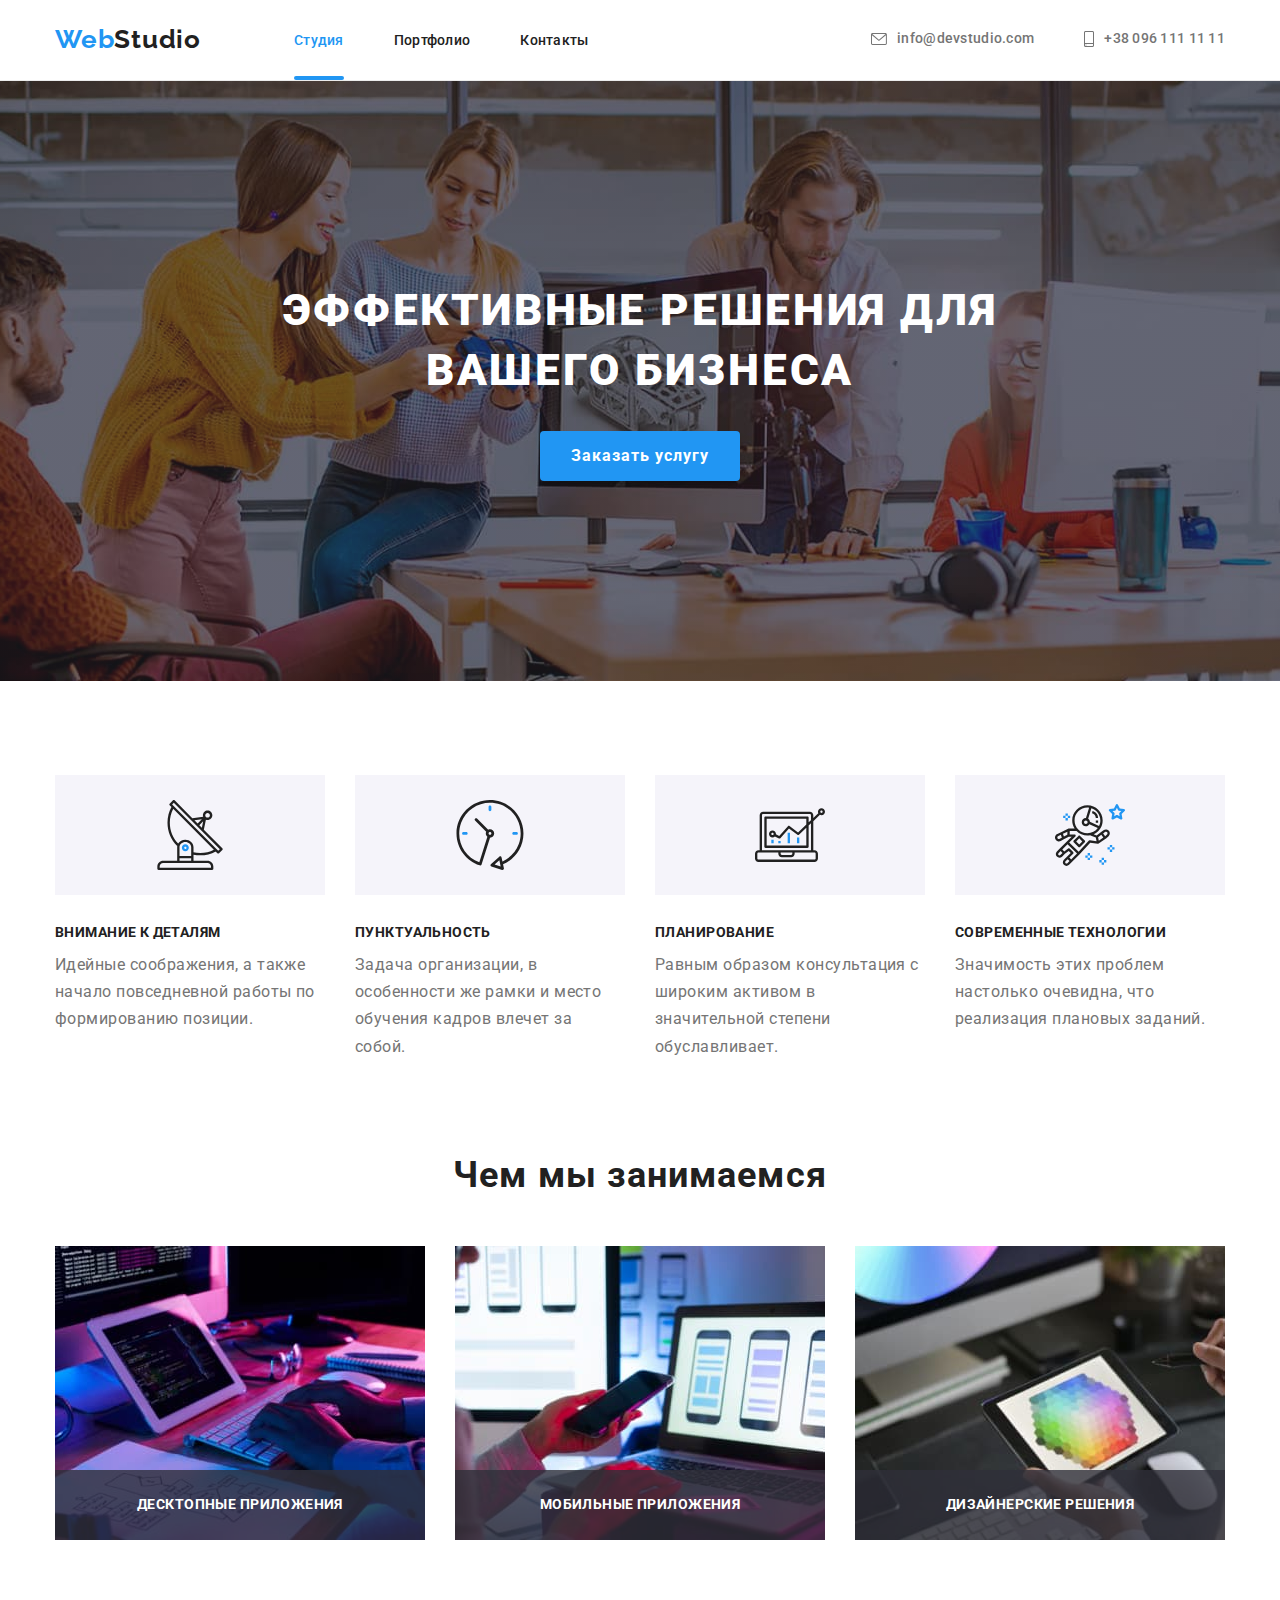
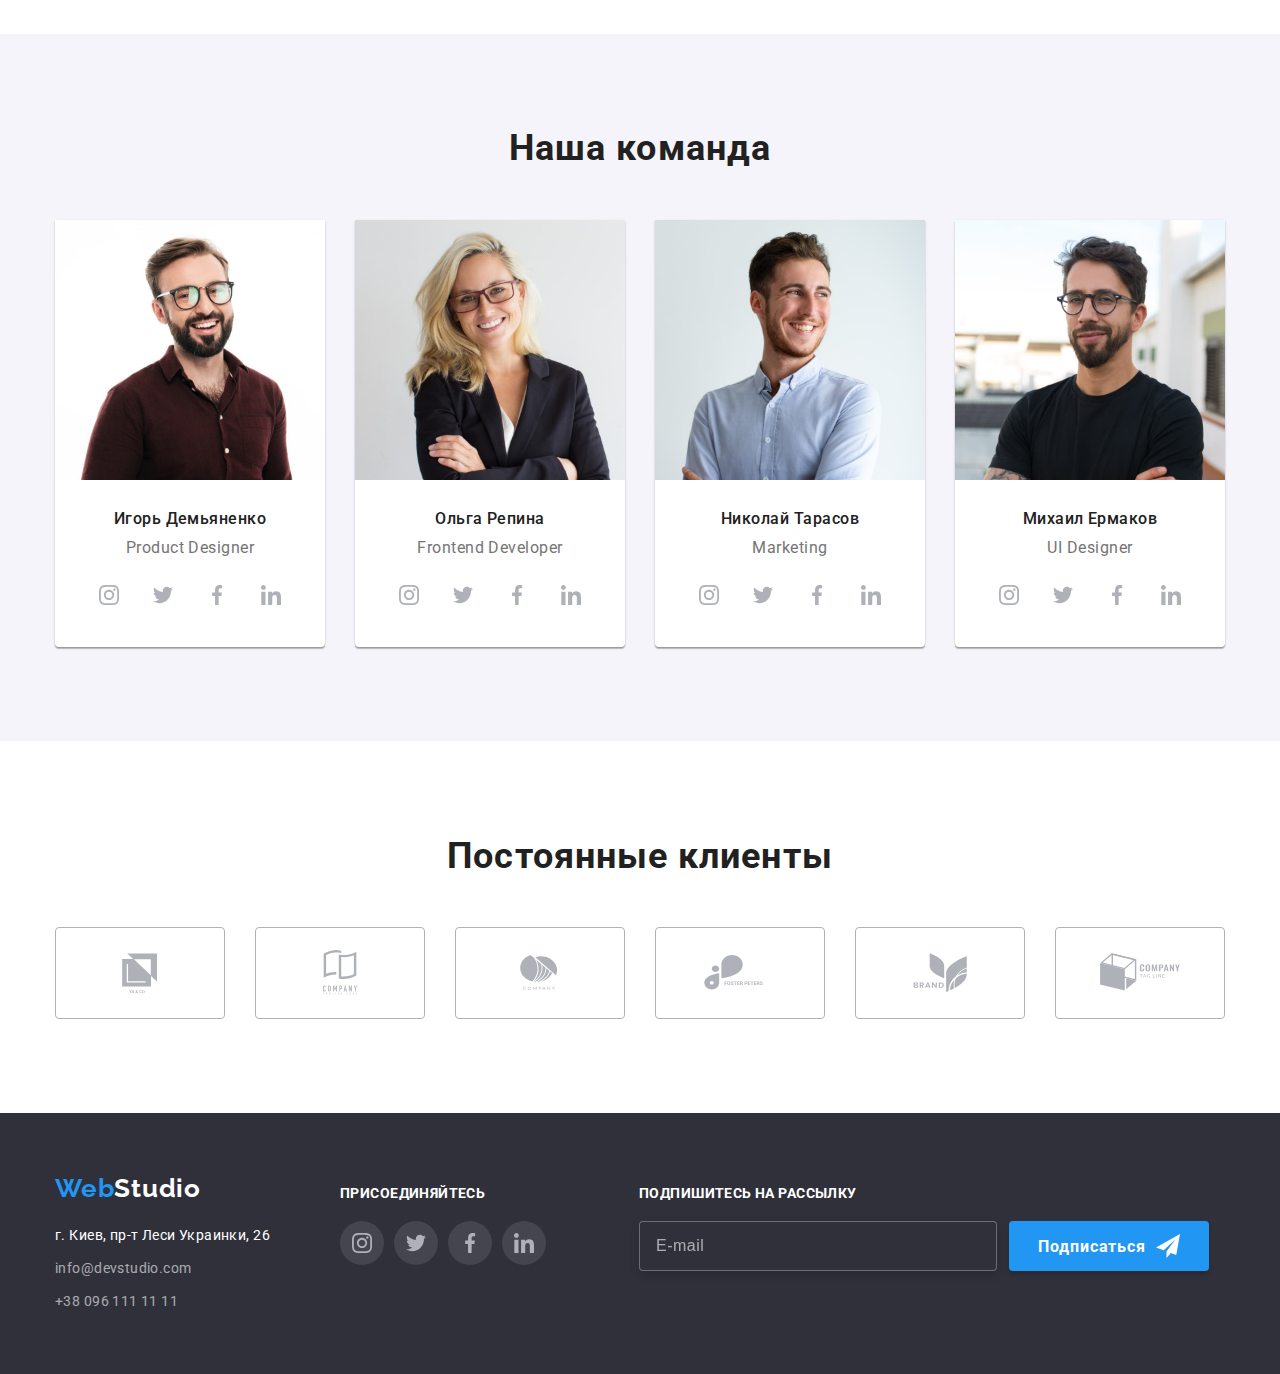
==== index.html @ f493208c "added scss" ====
<!DOCTYPE html>
<html lang="ru">
  <head>
    <title>Studio</title>
    <link rel="preconnect" href="https://fonts.googleapis.com" />
    <link rel="preconnect" href="https://fonts.gstatic.com" crossorigin />
    <link
      href="https://fonts.googleapis.com/css2?family=Raleway:wght@700&family=Roboto:wght@400;500;700;900&display=swap"
      rel="stylesheet"
    />
    <link
      rel="stylesheet"
      href="https://github.com/sindresorhus/modern-normalize/blob/main/modern-normalize.css"
    />
    <link rel="stylesheet" href="css/reset.css" />
    <link rel="stylesheet" href="css/styles.css" />
    <link rel="stylesheet" href="./css/main.css" />
  </head>

  <body>
    <header class="header">
      <div class="container header-container">
        <nav class="header-navigation">
          <a href="/" class="logo logo-header"
            ><span class="logo-left">Web</span
            ><span class="logo-right-dark">Studio</span></a
          >
          <ul class="list header-list">
            <li class="header-item">
              <a
                class="header-common header-link header-link-active"
                href="./index.html"
                >Студия</a
              >
            </li>
            <li class="header-item">
              <a class="header-common header-link" href="./portfolio.html"
                >Портфолио</a
              >
            </li>
            <li class="header-item">
              <a class="header-common header-link" href="./contacts.html"
                >Контакты</a
              >
            </li>
          </ul>
        </nav>
        <ul class="list header-list header-contacts">
          <li>
            <a
              class="header-common header-mail"
              href="mailto:info@devstudio.com"
            >
              <svg class="header-icon mail-icon">
                <use href="./images/icons.svg#icon-envelope"></use>
              </svg>
              <span>info@devstudio.com</span></a
            >
          </li>
          <li>
            <a class="header-common header-phone" href="tel:+380961111111">
              <svg class="header-icon phone-icon">
                <use href="./images/icons.svg#icon-smartphone"></use>
              </svg>
              <span>+38 096 111 11 11</span>
            </a>
          </li>
        </ul>
      </div>
    </header>
    <main>
      <section class="services">
        <div class="container">
          <h1 class="services-title">
            Эффективные решения для<br />вашего бизнеса
          </h1>
          <button class="services-button" type="button" data-modal-open>
            Заказать услугу
          </button>
        </div>
      </section>
      <!--Advantages-->
      <section class="section advantages">
        <div class="container">
          <ul class="list advantages-list">
            <li class="advantages-item">
              <div class="advantages-thumb">
                <svg class="advantages-icon">
                  <use href="./images/icons.svg#icon-antenna"></use>
                </svg>
              </div>
              <h3 class="advantages-title">Внимание к деталям</h3>
              <p class="paragraph-common advantages-text">
                Идейные соображения, а также начало повседневной работы по
                формированию позиции.
              </p>
            </li>
            <li class="advantages-item">
              <div class="advantages-thumb">
                <svg class="advantages-icon">
                  <use href="./images/icons.svg#icon-clock"></use>
                </svg>
              </div>
              <h3 class="advantages-title">Пунктуальность</h3>
              <p class="paragraph-common advantages-text">
                Задача организации, в особенности же рамки и место обучения
                кадров влечет за собой.
              </p>
            </li>
            <li class="advantages-item">
              <div class="advantages-thumb">
                <svg class="advantages-icon">
                  <use href="./images/icons.svg#icon-diagram"></use>
                </svg>
              </div>
              <h3 class="advantages-title">Планирование</h3>
              <p class="paragraph-common advantages-text">
                Равным образом консультация с широким активом в значительной
                степени обуславливает.
              </p>
            </li>
            <li class="advantages-item">
              <div class="advantages-thumb">
                <svg class="advantages-icon">
                  <use href="./images/icons.svg#icon-astronaut"></use>
                </svg>
              </div>
              <h3 class="advantages-title">Современные технологии</h3>
              <p class="paragraph-common advantages-text">
                Значимость этих проблем настолько очевидна, что реализация
                плановых заданий.
              </p>
            </li>
          </ul>
        </div>
      </section>
      <!--What we are doing-->
      <section class="section technologies">
        <div class="container">
          <h2 class="technologies-title">Чем мы занимаемся</h2>
          <ul class="list technologies-list">
            <li class="technologies-item">
              <img src="./images/desktop.jpg" alt="desktop" />
              <div class="technologies-desc">Десктопные приложения</div>
            </li>
            <li class="technologies-item">
              <img src="./images/mobile.jpg" alt="mobile" />
              <div class="technologies-desc">Мобильные приложения</div>
            </li>
            <li class="technologies-item">
              <img src="./images/tablet.jpg" alt="tablet" />
              <div class="technologies-desc">Дизайнерские решения</div>
            </li>
          </ul>
        </div>
      </section>
      <!--Our team-->
      <section class="section team">
        <div class="container">
          <h2 class="team-title">Наша команда</h2>
          <ul class="list team-list">
            <li class="team-item">
              <img src="./images/team-member1.jpg" alt="Igor" />
              <div class="team-card-bottom">
                <h3 class="team-member">Игорь Демьяненко</h3>
                <p class="paragraph-common team-role">Product Designer</p>
                <ul class="list social-list">
                  <li class="social-item">
                    <a
                      href="https://www.instagram.com"
                      class="social-link"
                      target="_blank"
                      rel="noopener nofollow noreferrer"
                    >
                      <svg class="social-icon">
                        <use href="./images/icons.svg#icon-instagram"></use>
                      </svg>
                    </a>
                  </li>
                  <li class="social-item">
                    <a
                      href="https://twitter.com"
                      class="social-link"
                      target="_blank"
                      rel="noopener nofollow noreferrer"
                    >
                      <svg class="social-icon">
                        <use href="./images/icons.svg#icon-twitter"></use>
                      </svg>
                    </a>
                  </li>
                  <li class="social-item">
                    <a
                      href="https://www.facebook.com"
                      class="social-link"
                      target="_blank"
                      rel="noopener nofollow noreferrer"
                    >
                      <svg class="social-icon">
                        <use href="./images/icons.svg#icon-facebook"></use>
                      </svg>
                    </a>
                  </li>
                  <li class="social-item">
                    <a
                      href="https://www.linkedin.com"
                      class="social-link"
                      target="_blank"
                      rel="noopener nofollow noreferrer"
                    >
                      <svg class="social-icon">
                        <use href="./images/icons.svg#icon-linkedin"></use>
                      </svg>
                    </a>
                  </li>
                </ul>
              </div>
            </li>
            <li class="team-item">
              <img src="./images/team-member2.jpg" alt="Olga" />
              <div class="team-card-bottom">
                <h3 class="team-member">Ольга Репина</h3>
                <p class="paragraph-common team-role">Frontend Developer</p>
                <ul class="list social-list">
                  <li class="social-item">
                    <a
                      href="https://www.instagram.com"
                      class="social-link"
                      target="_blank"
                      rel="noopener nofollow noreferrer"
                    >
                      <svg class="social-icon">
                        <use href="./images/icons.svg#icon-instagram"></use>
                      </svg>
                    </a>
                  </li>
                  <li class="social-item">
                    <a
                      href="https://twitter.com"
                      class="social-link"
                      target="_blank"
                      rel="noopener nofollow noreferrer"
                    >
                      <svg class="social-icon">
                        <use href="./images/icons.svg#icon-twitter"></use>
                      </svg>
                    </a>
                  </li>
                  <li class="social-item">
                    <a
                      href="https://www.facebook.com"
                      class="social-link"
                      target="_blank"
                      rel="noopener nofollow noreferrer"
                    >
                      <svg class="social-icon">
                        <use href="./images/icons.svg#icon-facebook"></use>
                      </svg>
                    </a>
                  </li>
                  <li class="social-item">
                    <a
                      href="https://www.linkedin.com"
                      class="social-link"
                      target="_blank"
                      rel="noopener nofollow noreferrer"
                    >
                      <svg class="social-icon">
                        <use href="./images/icons.svg#icon-linkedin"></use>
                      </svg>
                    </a>
                  </li>
                </ul>
              </div>
            </li>
            <li class="team-item">
              <img src="./images/team-member3.jpg" alt="Nikolay" />
              <div class="team-card-bottom">
                <h3 class="team-member">Николай Тарасов</h3>
                <p class="paragraph-common team-role">Marketing</p>
                <ul class="list social-list">
                  <li class="social-item">
                    <a
                      href="https://www.instagram.com"
                      class="social-link"
                      target="_blank"
                      rel="noopener nofollow noreferrer"
                    >
                      <svg class="social-icon">
                        <use href="./images/icons.svg#icon-instagram"></use>
                      </svg>
                    </a>
                  </li>
                  <li class="social-item">
                    <a
                      href="https://twitter.com"
                      class="social-link"
                      target="_blank"
                      rel="noopener nofollow noreferrer"
                    >
                      <svg class="social-icon">
                        <use href="./images/icons.svg#icon-twitter"></use>
                      </svg>
                    </a>
                  </li>
                  <li class="social-item">
                    <a
                      href="https://www.facebook.com"
                      class="social-link"
                      target="_blank"
                      rel="noopener nofollow noreferrer"
                    >
                      <svg class="social-icon">
                        <use href="./images/icons.svg#icon-facebook"></use>
                      </svg>
                    </a>
                  </li>
                  <li class="social-item">
                    <a
                      href="https://www.linkedin.com"
                      class="social-link"
                      target="_blank"
                      rel="noopener nofollow noreferrer"
                    >
                      <svg class="social-icon">
                        <use href="./images/icons.svg#icon-linkedin"></use>
                      </svg>
                    </a>
                  </li>
                </ul>
              </div>
            </li>
            <li class="team-item">
              <img src="./images/team-member4.jpg" alt="Michail" />
              <div class="team-card-bottom">
                <h3 class="team-member">Михаил Ермаков</h3>
                <p class="paragraph-common team-role">UI Designer</p>
                <ul class="list social-list">
                  <li class="social-item">
                    <a
                      href="https://www.instagram.com"
                      class="social-link"
                      target="_blank"
                      rel="noopener nofollow noreferrer"
                    >
                      <svg class="social-icon">
                        <use href="./images/icons.svg#icon-instagram"></use>
                      </svg>
                    </a>
                  </li>
                  <li class="social-item">
                    <a
                      href="https://twitter.com"
                      class="social-link"
                      target="_blank"
                      rel="noopener nofollow noreferrer"
                    >
                      <svg class="social-icon">
                        <use href="./images/icons.svg#icon-twitter"></use>
                      </svg>
                    </a>
                  </li>
                  <li class="social-item">
                    <a
                      href="https://www.facebook.com"
                      class="social-link"
                      target="_blank"
                      rel="noopener nofollow noreferrer"
                    >
                      <svg class="social-icon">
                        <use href="./images/icons.svg#icon-facebook"></use>
                      </svg>
                    </a>
                  </li>
                  <li class="social-item">
                    <a
                      href="https://www.linkedin.com"
                      class="social-link"
                      target="_blank"
                      rel="noopener nofollow noreferrer"
                    >
                      <svg class="social-icon">
                        <use href="./images/icons.svg#icon-linkedin"></use>
                      </svg>
                    </a>
                  </li>
                </ul>
              </div>
            </li>
          </ul>
        </div>
      </section>

      <!-- Customers -->

      <section class="section customers">
        <div class="container">
          <h2 class="customers-title">Постоянные клиенты</h2>
          <ul class="list customers-list">
            <li class="customers-item">
              <a class="link customers-link" href="">
                <svg class="customers-icon">
                  <use href="./images/icons.svg#icon-Logo"></use>
                </svg>
              </a>
            </li>
            <li class="customers-item">
              <a class="link customers-link" href="">
                <svg class="customers-icon">
                  <use href="./images/icons.svg#icon-Logo2"></use>
                </svg>
              </a>
            </li>
            <li class="customers-item">
              <a class="link customers-link" href="">
                <svg class="customers-icon">
                  <use href="./images/icons.svg#icon-Logo3"></use>
                </svg>
              </a>
            </li>
            <li class="customers-item">
              <a class="link customers-link" href="">
                <svg class="customers-icon">
                  <use href="./images/icons.svg#icon-Logo4"></use>
                </svg>
              </a>
            </li>
            <li class="customers-item">
              <a class="link customers-link" href="">
                <svg class="customers-icon">
                  <use href="./images/icons.svg#icon-Logo5"></use>
                </svg>
              </a>
            </li>
            <li class="customers-item">
              <a class="link customers-link" href="">
                <svg class="customers-icon">
                  <use href="./images/icons.svg#icon-Logo6"></use>
                </svg>
              </a>
            </li>
          </ul>
        </div>
      </section>
    </main>
    <footer class="footer">
      <div class="container footer-container">
        <div class="information">
          <div>
            <a href="/" class="logo"
              ><span class="logo-left">Web</span
              ><span class="logo-right-light">Studio</span></a
            >
          </div>
          <address class="footer-address">
            <ul class="list footer-list">
              <li class="footer-item">
                <a
                  class="footer-common footer-location"
                  href="https://goo.gl/maps/UnjUkKcxQBW7BWVS7"
                  target="_blank"
                  rel="noopener nofollow noreferrer"
                  >г. Киев, пр-т Леси Украинки, 26</a
                >
              </li>
              <li class="footer-item">
                <a
                  class="footer-common footer-link"
                  href="mailto:info@devstudio.com"
                  >info@devstudio.com</a
                >
              </li>
              <li class="footer-item">
                <a class="footer-common footer-link" href="tel:+380961111111"
                  >+38 096 111 11 11</a
                >
              </li>
            </ul>
          </address>
        </div>
        <div class="social-details">
          <div class="social">
            <h3 class="social-title">Присоединяйтесь</h3>
            <ul class="list social-list">
              <li class="social-item">
                <a
                  href="https://www.instagram.com"
                  class="social-link social-link-footer"
                  target="_blank"
                  rel="noopener nofollow noreferrer"
                >
                  <svg class="social-icon">
                    <use href="./images/icons.svg#icon-instagram"></use>
                  </svg>
                </a>
              </li>
              <li class="social-item">
                <a
                  href="https://twitter.com"
                  class="social-link social-link-footer"
                  target="_blank"
                  rel="noopener nofollow noreferrer"
                >
                  <svg class="social-icon">
                    <use href="./images/icons.svg#icon-twitter"></use>
                  </svg>
                </a>
              </li>
              <li class="social-item">
                <a
                  href="https://www.facebook.com"
                  class="social-link social-link-footer"
                  target="_blank"
                  rel="noopener nofollow noreferrer"
                >
                  <svg class="social-icon">
                    <use href="./images/icons.svg#icon-facebook"></use>
                  </svg>
                </a>
              </li>
              <li class="social-item">
                <a
                  href="https://www.linkedin.com"
                  class="social-link social-link-footer"
                  target="_blank"
                  rel="noopener nofollow noreferrer"
                >
                  <svg class="social-icon">
                    <use href="./images/icons.svg#icon-linkedin"></use>
                  </svg>
                </a>
              </li>
            </ul>
          </div>
          <div class="subscribe">
            <h3 class="subscribe-title">Подпишитесь на рассылку</h3>
            <form action="#" class="form-subscribe">
              <input
                type="email"
                class="form-subscribe-input"
                name="mail-subscribe"
                placeholder="E-mail"
              />
              <button type="submit" class="form-subscribe-button">
                Подписаться
                <svg class="subscribe-icon">
                  <use href="./images/icons.svg#icon-send"></use>
                </svg>
              </button>
            </form>
          </div>
        </div>
      </div>
    </footer>
    <div class="backdrop is-hidden" data-modal>
      <div class="modal">
        <button class="modal-close" type="button" data-modal-close>
          <svg class="modal-close-icon">
            <use href="./images/icons.svg#icon-close"></use>
          </svg>
        </button>
        <p class="modal-title">Оставьте свои данные, мы вам перезвоним</p>
        <form action="#" class="modal-form">
          <div class="modal-field">
            <label for="user-name" class="form-input-text">Имя </label>
            <div class="input-wrap">
              <input
                type="text"
                id="user-name"
                name="user-name"
                class="modal-form-input"
                required
                minlength="2"
              />
              <svg class="modal-form-icon">
                <use href="./images/icons.svg#icon-person"></use>
              </svg>
            </div>
          </div>
          <div class="modal-field">
            <label for="user-phone" class="form-input-text">Телефон</label>
            <div class="input-wrap">
              <input
                type="tel"
                id="user-phone"
                name="user-phone"
                class="modal-form-input"
                required
              />
              <svg class="modal-form-icon">
                <use href="./images/icons.svg#icon-phone"></use>
              </svg>
            </div>
          </div>
          <div class="modal-field">
            <label for="user-email" class="form-input-text">Почта</label>
            <div class="input-wrap">
              <input
                type="email"
                id="user-email"
                name="user-email"
                class="modal-form-input"
              />
              <svg class="modal-form-icon">
                <use href="./images/icons.svg#icon-email"></use>
              </svg>
            </div>
          </div>
          <div class="modal-feedback">
            <label for="user-feedback" class="form-input-text"
              >Комментарий</label
            >
            <textarea
              name="feedback"
              id="user-feedback"
              class="modal-form-feedback"
              placeholder="Введите текст"
            ></textarea>
          </div>
          <div class="modal-agreement">
            <label class="check-text">
              <input
                class="checkbox visually-hidden"
                type="checkbox"
                name="agreement"
                value="agreement"
              />
              <span class="check-item"></span>
              <span class="modal-agreement-text"
                >Соглашаюсь с рассылкой и принимаю
                <a href="" class="modal-agreement-link"
                  >Условия договора</a
                ></span
              >
            </label>
          </div>
          <div class="modal-button-submit">
            <button class="modal-button" type="submit">Отправить</button>
          </div>
        </form>
      </div>
    </div>
    <script src="js/modal.js"></script>
  </body>
</html>
---- css/styles.css ----
:root {
  /* text variables*/
  --main-text-color: #212121;
  --alternative-text-color: #ffffff;
  --paragraph-text-color: #757575;
  --accent-color: #2196f3;
  /* button variables */
  --inactive-btn-color: #f5f4fa;
  --active-btn-color: #2196f3;
  /* background variables */
  --main-background-color: #ffffff;
  --dark-background-color: #2f303a;
  --light-background-color: #f5f4fa;
  /* gaps */
  --card-gap: 30px;
  /* transition  */
  --transition-duration: 250ms;
  --transition-timing-function: cubic-bezier(0.4, 0, 0.2, 1);
}

body {
  font-family: "Roboto", sans-serif;
  color: var(--main-text-color);
  margin: 0;
}

img {
  display: block;
  max-width: 100%;
  height: auto;
}

.container {
  width: 1200px;
  padding-left: 15px;
  padding-right: 15px;
  margin: 0 auto;
}

.section {
  padding-top: 94px;
  padding-bottom: 94px;
}

.link {
  transition-property: color;
  transition-duration: var(--transition-duration);
  transition-timing-function: var(--transition-timing-function);
}

.link:hover,
.link:focus {
  color: var(--accent-color);
}

.paragraph-common {
  font-weight: 400;
  font-size: 16px;
  letter-spacing: 0.03em;
}

.visually-hidden {
  position: absolute;
  clip: rect(0 0 0 0);
  width: 1px;
  height: 1px;
  margin: -1px;
}

/*--------------- LOGO ----------------- */

.logo {
  font-family: Raleway;
  font-weight: 700;
  font-size: 26px;
  line-height: 1.19;
  letter-spacing: 0.03em;
  display: block;
}

.logo-left {
  color: var(--accent-color);
}

.logo-right-dark {
  color: var(--main-text-color);
}

.logo-right-light {
  color: var(--alternative-text-color);
}

/*-------------- HEADER --------------*/

.header {
  background-color: var(--main-background-color);
  padding-top: 24px;
  padding-bottom: 25px;
  border-bottom: 1px solid #ececec;
}

.header-list {
  display: flex;
  align-items: center;
}

.header-item:not(:last-child),
.header-contacts li:first-child {
  margin-right: 50px;
}

.header-contacts {
  margin-left: auto;
}

.header-navigation {
  display: flex;
  align-items: center;
}

.header-container {
  display: flex;
  align-items: center;
}

.header-link {
  color: var(--main-text-color);
}

.header-common:focus,
.header-common:hover {
  color: var(--accent-color);
}

.header-common {
  font-weight: 500;
  font-size: 14px;
  line-height: 1.14;
  letter-spacing: 0.02em;
  transition-property: color;
  transition-duration: var(--transition-duration);
  transition-timing-function: var(--transition-timing-function);
}

.header-link-active::after {
  content: "";
  width: 100%;
  height: 4px;
  background-color: var(--active-btn-color);
  position: absolute;
  display: block;
  bottom: -32px;
  left: 0;
  border-radius: 2px;
}

.header-link-active {
  color: var(--accent-color);
  position: relative;
}

.header-mail,
.header-phone {
  color: var(--paragraph-text-color);
  display: flex;
  align-items: center;
}

.logo-header {
  margin-right: 93px;
}

.header-icon {
  margin-right: 10px;
  fill: currentColor;
}

.mail-icon {
  width: 16px;
  height: 12px;
}

.phone-icon {
  width: 10px;
  height: 16px;
}

/*-------------- SERVICES --------------*/

.services {
  background-image: linear-gradient(
      rgba(47, 48, 58, 0.4),
      rgba(47, 48, 58, 0.4)
    ),
    url("../images/services-bg.jpg");
  background-color: var(--dark-background-color);
  background-repeat: no-repeat;
  background-size: auto;
  background-position: center;
  padding-top: 200px;
  padding-bottom: 200px;
}

.services-title {
  font-weight: 900;
  font-size: 44px;
  line-height: 1.36;
  text-align: center;
  letter-spacing: 0.06em;
  text-transform: uppercase;
  color: var(--alternative-text-color);
}

.services-button {
  font-family: inherit;
  font-weight: bold;
  font-size: 16px;
  line-height: 1.87;
  align-items: center;
  text-align: center;
  letter-spacing: 0.06em;
  color: var(--alternative-text-color);
  background: #2196f3;
  box-shadow: 0px 4px 4px rgba(0, 0, 0, 0.15);
  border-radius: 4px;
  min-width: 200px;
  min-height: 50px;
  margin: 30px auto 0 auto;
  display: block;
}

/*-------------- ADVANTAGES -------------- */

.advantages {
  background-color: var(--main-background-color);
}

.advantages-title {
  font-weight: 700;
  font-size: 14px;
  line-height: 1.14;
  letter-spacing: 0.03em;
  text-transform: uppercase;
  color: var(--main-text-color);
  margin-bottom: 10px;
}

.advantages-item {
  width: 270px;
}

.advantages-thumb {
  background-color: var(--light-background-color);
  height: 120px;
  margin-bottom: var(--card-gap);
  display: flex;
  justify-content: center;
  align-items: center;
}

.advantages-icon {
  width: 70px;
  height: 70px;
}

.advantages-item:not(:last-child) {
  margin-right: var(--card-gap);
}

.advantages-text {
  line-height: 1.71;
  color: var(--paragraph-text-color);
}

.advantages-list {
  display: flex;
  flex-basis: calc(100% / 4 - var(--card-gap));
}

/*------------- TECHNOLOGIES ------------- */

.technologies {
  background-color: var(--main-background-color);
  padding-top: 0;
}

.technologies-title {
  font-weight: 700;
  font-size: 36px;
  line-height: 42px;
  text-align: center;
  letter-spacing: 0.03em;
  color: var(--main-text-color);
  margin-bottom: 50px;
}

.technologies-list {
  display: flex;
  flex-basis: calc(100% / 3 - var(--card-gap));
  margin-right: calc(-1 * var(--card-gap));
}

.technologies-item {
  position: relative;
}

.technologies-item:not(:last-child) {
  margin-right: var(--card-gap);
}

.technologies-desc {
  background: rgba(47, 48, 58, 0.8);
  font-weight: bold;
  font-size: 14px;
  line-height: 1.14;
  text-align: center;
  letter-spacing: 0.03em;
  text-transform: uppercase;
  color: var(--alternative-text-color);
  display: flex;
  justify-content: center;
  align-items: center;
  height: 70px;
  position: absolute;
  left: 0;
  right: 0;
  bottom: 0;
}

/*----------------- TEAM -------------------*/

.team {
  background-color: var(--light-background-color);
}

.team-title {
  font-weight: 700;
  font-size: 36px;
  line-height: 1.16;
  text-align: center;
  letter-spacing: 0.03em;
  color: var(--main-text-color);
  margin-bottom: 50px;
}

.team-member {
  font-weight: 500;
  font-size: 16px;
  line-height: 1.18;
  text-align: center;
  letter-spacing: 0.03em;
  color: var(--main-text-color);
  margin-bottom: 10px;
}

.team-role {
  line-height: 1.18;
  text-align: center;
  color: var(--paragraph-text-color);
  margin-bottom: 16px;
}

.team-list {
  display: flex;
  flex-basis: calc(100% / 4 - var(--card-gap));
}

.team-item {
  background-color: var(--main-background-color);
  box-shadow: 0px 1px 3px rgba(0, 0, 0, 0.12), 0px 1px 1px rgba(0, 0, 0, 0.14),
    0px 2px 1px rgba(0, 0, 0, 0.2);
  border-radius: 0px 0px 4px 4px;
}

.team-item:not(:last-child) {
  margin-right: var(--card-gap);
}

.team-card-bottom {
  padding-top: 30px;
  padding-bottom: 30px;
}

.social-list {
  display: flex;
  justify-content: center;
}

.social-item {
  width: 44px;
  height: 44px;
}

.social-item + .social-item {
  margin-left: 10px;
}

.social-link {
  width: 100%;
  height: 100%;
  border-radius: 50%;
  display: flex;
  align-items: center;
  justify-content: center;
  color: #afb1b8;
  transition-property: background-color, color;
  transition-duration: var(--transition-duration);
  transition-timing-function: var(--transition-timing-function);
}

.social-link:hover,
.social-link:focus {
  background-color: var(--accent-color);
  color: var(--main-background-color);
}

.social-icon {
  width: 20px;
  height: 20px;
  fill: currentColor;
}

/*---------------- CUSTOMERS -------------- */

.customers-title {
  font-weight: 700;
  font-size: 36px;
  line-height: 42px;
  text-align: center;
  letter-spacing: 0.03em;
  color: var(--main-text-color);
  margin-bottom: 50px;
}

.customers-item:not(:last-child) {
  margin-right: var(--card-gap);
}

.customers-list {
  display: flex;
  flex-basis: calc(100% / 6 - var(--card-gap));
}

.customers-link {
  display: flex;
  justify-content: center;
  align-items: center;
  height: 92px;
  width: 170px;
  border: 1px solid #afb1b8;
  border-radius: 4px;
  color: #afb1b8;
  transition-property: border-color, color;
  transition-duration: var(--transition-duration);
  transition-timing-function: var(--transition-timing-function);
}

.customers-link:focus,
.customers-link:hover {
  border-color: var(--active-btn-color);
  color: var(--active-btn-color);
}

.customers-icon {
  width: 100%;
  height: 100%;
  fill: currentColor;
}

/*---------------- PROJECTS --------------- */

.projects {
  background-color: var(--main-background-color);
}

.filter-button {
  font-family: inherit;
  border-radius: 4px;
  font-weight: 500;
  font-size: 16px;
  line-height: 1.62;
  text-align: center;
  letter-spacing: 0.03em;
  cursor: pointer;
  color: var(--main-text-color);
  background-color: var(--inactive-btn-color);
  padding: 6px 22px;
  transition-property: background-color, color, box-shadow;
  transition-duration: var(--transition-duration);
  transition-timing-function: var(--transition-timing-function);
}

.filter-button-active,
.filter-button:hover,
.filter-button:focus {
  background-color: var(--active-btn-color);
  color: var(--alternative-text-color);
  box-shadow: 0px 3px 1px rgba(0, 0, 0, 0.1), 0px 1px 2px rgba(0, 0, 0, 0.08),
    0px 2px 2px rgba(0, 0, 0, 0.12);
}

.projects-name {
  font-weight: 700;
  font-size: 18px;
  line-height: 2;
  letter-spacing: 0.06em;
  color: var(--main-text-color);
}

.projects-type {
  line-height: 1.87;
  color: var(--paragraph-text-color);
}

.projects-filter {
  display: flex;
  justify-content: center;
  margin-bottom: 56px;
}

.filter-item:not(:last-child) {
  margin-right: 8px;
}

.projects-list {
  display: flex;
  flex-wrap: wrap;
  margin-left: calc(-1 * var(--card-gap));
  margin-top: calc(-1 * var(--card-gap));
  flex-basis: calc(100% / 3 - var(--card-gap));
}

.projects-item {
  background-color: var(--main-background-color);
}

.projects-bottom {
  border: 1px solid #eeeeee;
  padding: 20px 24px;
}

.projects-item {
  margin-left: var(--card-gap);
  margin-top: var(--card-gap);
}

.projects-item:hover .projects-item-details {
  transform: translateY(0);
}

.projects-top {
  position: relative;
  overflow: hidden;
}

.projects-item-details {
  position: absolute;
  top: 0;
  left: 0;
  background-color: rgba(33, 150, 243, 0.9);
  padding: 63px 24px;
  font-size: 18px;
  line-height: 1.56;
  letter-spacing: 0.03em;
  color: var(--alternative-text-color);
  height: 100%;
  overflow: auto;
  transform: translateY(100%);
  transition: transform 300ms linear;
}

.project-link {
  display: block;
  transition-property: box-shadow;
  transition-duration: var(--transition-duration);
  transition-timing-function: var(--transition-timing-function);
}

.project-link:hover,
.project-link:focus {
  box-shadow: 0px 1px 1px rgba(0, 0, 0, 0.12), 0px 4px 4px rgba(0, 0, 0, 0.06),
    1px 4px 6px rgba(0, 0, 0, 0.16);
}

.projects-name {
  margin-bottom: 4px;
}

/*---------------- FOOTER -----------------*/

.footer {
  background-color: var(--dark-background-color);
  padding-top: 60px;
  padding-bottom: 60px;
}

.footer-address {
  font-style: normal;
  margin-top: 20px;
}

.footer-common {
  font-weight: 400;
  font-size: 14px;
  line-height: 1.71;
  letter-spacing: 0.03em;
}

.footer-location {
  color: var(--alternative-text-color);
}

.footer-link {
  color: rgba(255, 255, 255, 0.6);
}

.footer-item:not(:last-child) {
  margin-bottom: 9px;
}

.social-title,
.subscribe-title {
  font-size: 14px;
  line-height: 16px;
  letter-spacing: 0.03em;
  text-transform: uppercase;
  color: var(--alternative-text-color);
  margin-bottom: 20px;
}

.footer-container {
  display: flex;
}

.information {
  margin-right: 70px;
}

.social-details {
  padding-top: 12px;
  display: flex;
  justify-content: center;
}

.social-link-footer {
  background-color: rgba(255, 255, 255, 0.1);
}

.subscribe {
  margin-left: 93px;
}

.form-subscribe {
  display: flex;
  justify-content: center;
  align-items: center;
}

.form-subscribe-input {
  width: 358px;
  height: 50px;
  border: 1px solid rgba(255, 255, 255, 0.3);
  filter: drop-shadow(0px 4px 4px rgba(0, 0, 0, 0.15));
  border-radius: 4px;
  background-color: var(--dark-background-color);
  padding-left: 16px;
}

.form-subscribe-input,
.form-subscribe-input::placeholder {
  font-weight: normal;
  font-size: 16px;
  line-height: 1.25;
  /* display: flex;
  align-items: center; */
  letter-spacing: 0.03em;
  color: rgba(255, 255, 255, 0.6);
}

.form-subscribe-button {
  width: 200px;
  height: 50px;
  background-color: var(--active-btn-color);
  box-shadow: 0px 4px 4px rgba(0, 0, 0, 0.15);
  border-radius: 4px;
  font-weight: bold;
  font-size: 16px;
  line-height: 1.87;
  letter-spacing: 0.06em;
  color: var(--alternative-text-color);
  margin-left: 12px;
  display: inline-flex;
  justify-content: center;
  align-items: center;
}

.subscribe-icon {
  fill: currentColor;
  width: 24px;
  height: 24px;
  margin-left: 10px;
}

/*-------------- MODAL ------------- */

.backdrop {
  width: 100vw;
  height: 100vh;
  background-color: rgba(0, 0, 0, 0.2);
  position: fixed;
  top: 0;
  transition-property: opacity, visibility;
  transition-duration: 500ms;
  transition-timing-function: var(--transition-timing-function);
}

.backdrop.is-hidden .modal {
  transform: scale(1.2) translate(-100%);
  transition: transform 1000ms;
}

.modal {
  position: absolute;
  width: 528px;
  min-height: 581px;
  left: 50%;
  top: 50%;
  padding: 40px;

  background-color: var(--main-background-color);
  box-shadow: 0px 1px 3px rgba(0, 0, 0, 0.12), 0px 1px 1px rgba(0, 0, 0, 0.14),
    0px 2px 1px rgba(0, 0, 0, 0.2);
  border-radius: 4px;
  transform: translate(-50%, -50%) scale(1);
  transition: transform 1000ms;
}

.modal-close {
  width: 30px;
  height: 30px;
  border: 1px solid rgba(0, 0, 0, 0.1);
  border-radius: 50%;
  background-color: transparent;
  position: absolute;
  top: 10px;
  right: 10px;
  display: flex;
  justify-content: center;
  align-items: center;
}

.modal-close:hover,
.modal-close:focus {
  outline: none;
  border-color: var(--active-btn-color);
  color: var(--active-btn-color);
}

.modal-close-icon {
  width: 17px;
  height: 17px;
  fill: currentColor;
}

.is-hidden {
  visibility: hidden;
  opacity: 0;
  pointer-events: none;
}

.modal-title {
  font-weight: bold;
  font-size: 20px;
  line-height: 1.15;
  text-align: center;
  letter-spacing: 0.03em;
  color: var(--main-text-color);
  margin-bottom: 12px;
}

.modal-field {
  margin-bottom: 10px;
}

.input-wrap {
  position: relative;
  cursor: pointer;
}

.modal-form-input {
  width: 448px;
  height: 40px;
  border: 1px solid rgba(33, 33, 33, 0.2);
  box-sizing: border-box;
  border-radius: 4px;
  padding-left: 42px;
  padding-right: 15px;
  cursor: inherit;
  transition-property: outline;
  transition-duration: var(--transition-duration);
  transition-timing-function: var(--transition-timing-function);
}

.modal-form-input:focus,
.input-wrap:hover > .modal-form-input,
.modal-form-feedback:focus,
.modal-form-feedback:hover {
  outline: 1px solid var(--active-btn-color);
}

.modal-form-icon {
  pointer-events: none;
  width: 18px;
  height: 18px;
  position: absolute;
  left: 15px;
  top: 50%;
  transform: translateY(-50%);
  transition-property: fill;
  transition-duration: var(--transition-duration);
  transition-timing-function: var(--transition-timing-function);
}

.modal-form-input:focus + .modal-form-icon,
.input-wrap:hover .modal-form-icon {
  fill: var(--active-btn-color);
}

.form-input-text {
  display: inline-block;
  font-size: 12px;
  line-height: 1.16;
  letter-spacing: 0.01em;
  color: var(--paragraph-text-color);
  margin-bottom: 4px;
}

.modal-form-feedback {
  width: 448px;
  height: 120px;
  border: 1px solid rgba(33, 33, 33, 0.2);
  box-sizing: border-box;
  border-radius: 4px;
  resize: none;
  padding: 12px 16px;
  outline: none;
  cursor: pointer;
}

.modal-form-feedback::placeholder {
  font-weight: normal;
  font-size: 12px;
  line-height: 1.16;
  letter-spacing: 0.01em;
  color: rgba(117, 117, 117, 0.5);
}

.modal-feedback {
  margin-bottom: 20px;
}

.modal-agreement-text {
  font-size: 14px;
  line-height: 1.71;
  letter-spacing: 0.03em;
  color: var(--paragraph-text-color);
}

.modal-agreement-link {
  color: var(--accent-color);
  text-decoration: underline;
}

.modal-button {
  width: 200px;
  height: 50px;
  background: var(--active-btn-color);
  box-shadow: 0px 4px 4px rgba(0, 0, 0, 0.15);
  border-radius: 4px;
  font-weight: bold;
  font-size: 16px;
  line-height: 1.87;
  text-align: center;
  letter-spacing: 0.06em;
  color: var(--alternative-text-color);
}

.modal-button-submit {
  display: flex;
  justify-content: center;
  align-items: center;
}

.modal-agreement {
  margin-bottom: 30px;
}

.check-item {
  width: 16px;
  height: 15px;
  display: inline-block;
  border-radius: 2px;
  border: 2px solid var(--main-text-color);
  margin-right: 8px;
  transition-property: border-color background-color;
  transition-duration: var(--transition-duration);
  transition-timing-function: var(--transition-timing-function);
}

.checkbox:focus + .check-item {
  border-color: var(--active-btn-color);
}

.checkbox:checked + .check-item {
  background-color: var(--active-btn-color);
  background-image: url(../images/icon-check.svg);
  background-size: contain;
  background-origin: border-box;
  border-color: var(--active-btn-color);
}

.check-text {
  display: flex;
  align-items: center;
}
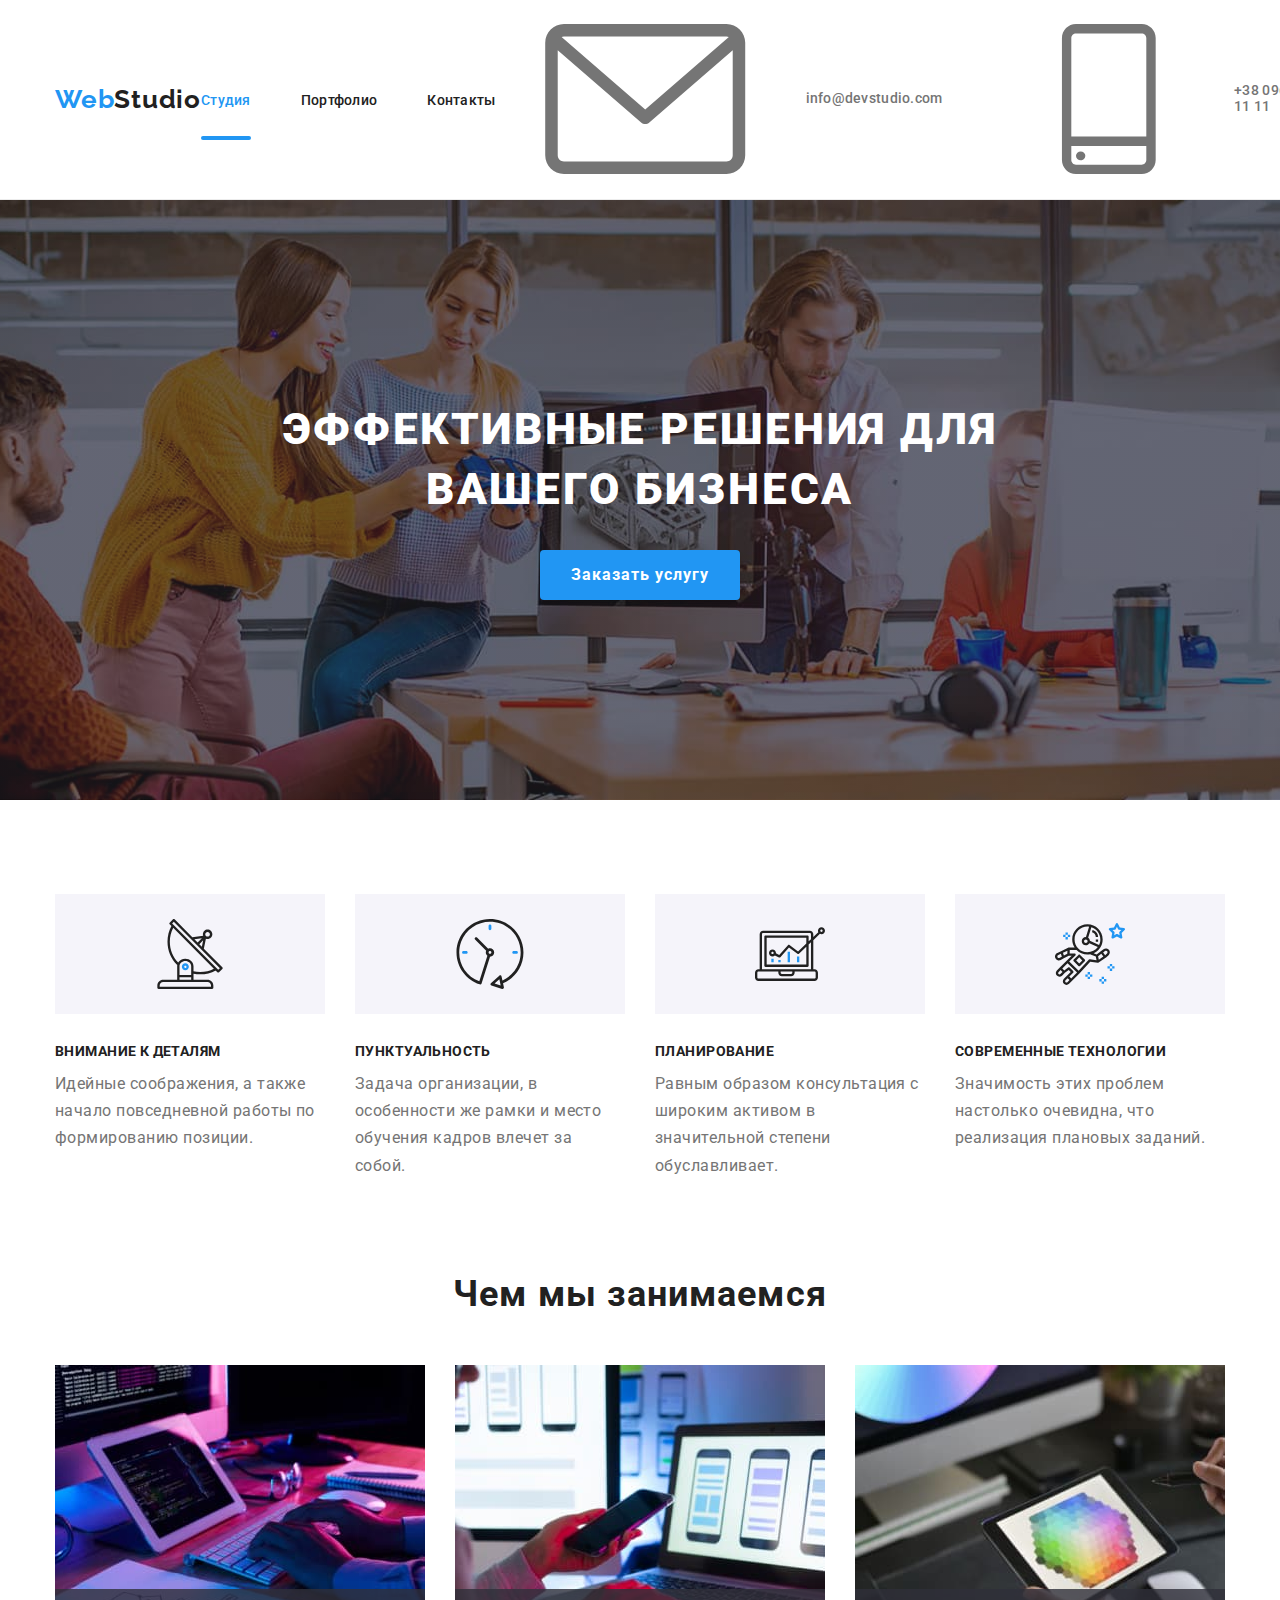
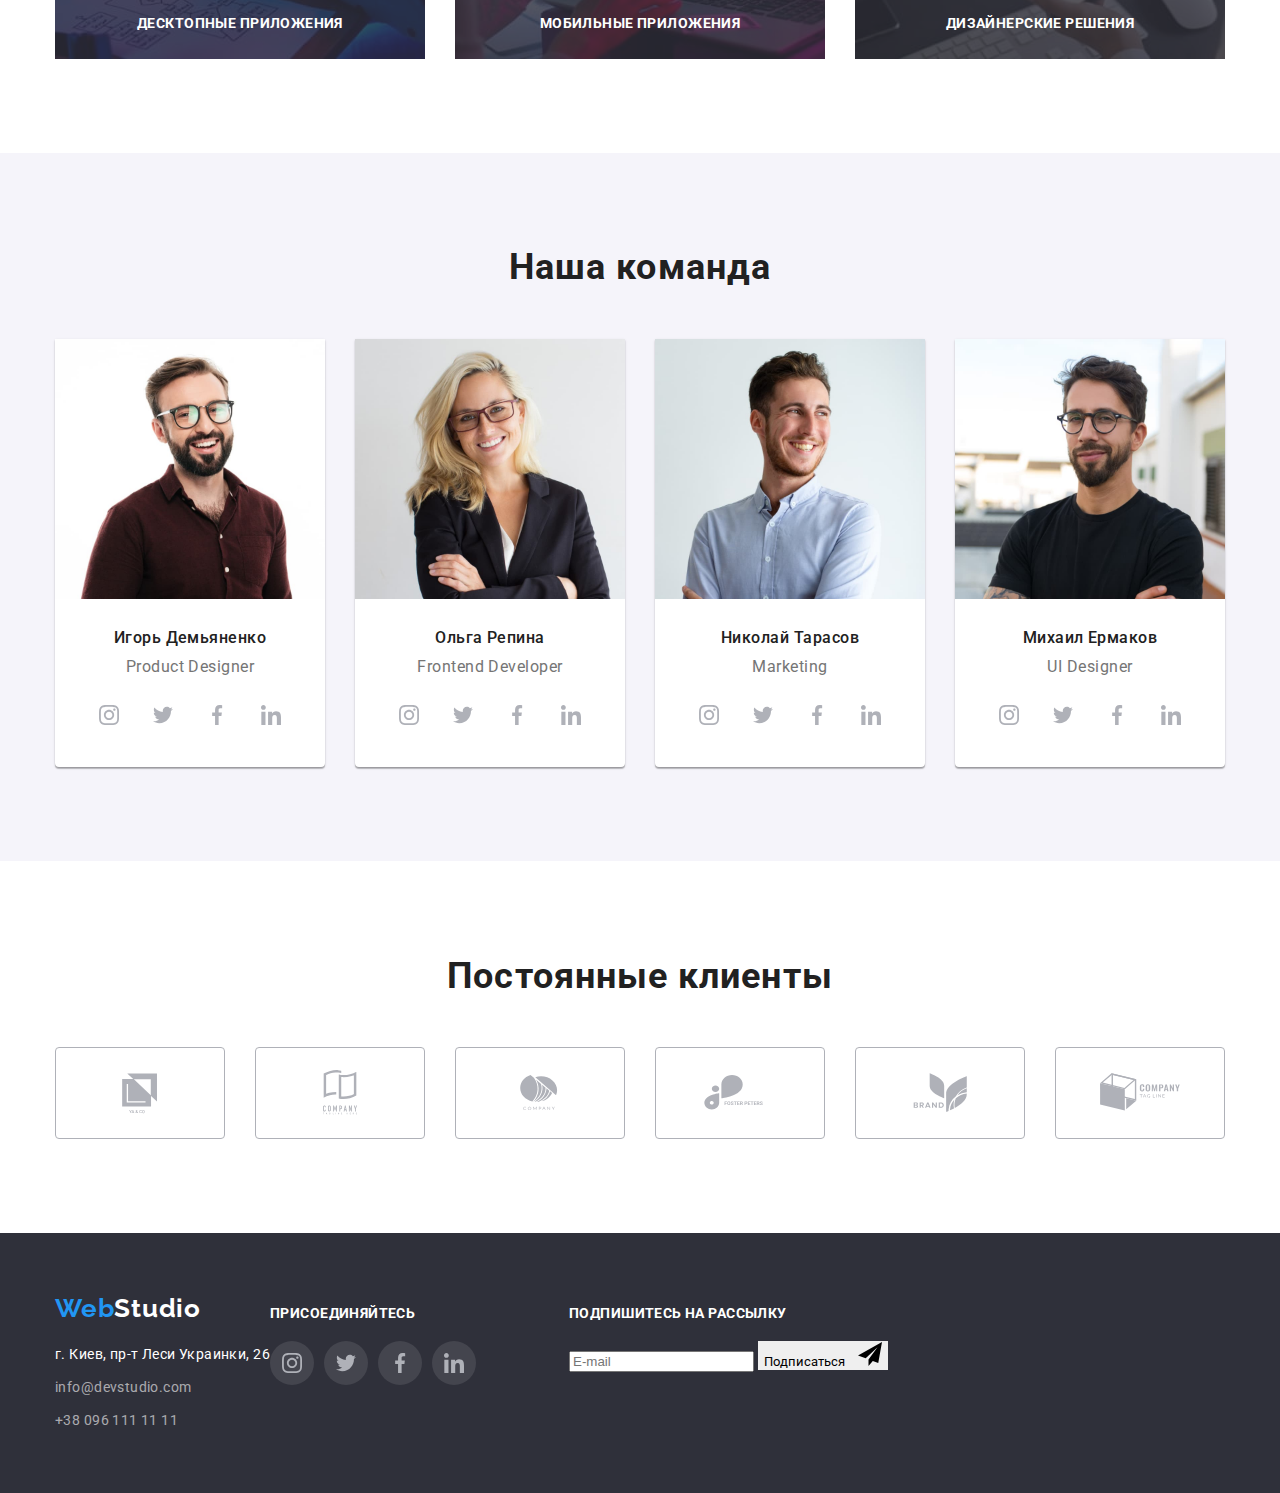
==== commit 17d1834d: "added nested to sass" ====
--- a/index.html
+++ b/index.html
@@ -12,16 +12,14 @@
       rel="stylesheet"
       href="https://github.com/sindresorhus/modern-normalize/blob/main/modern-normalize.css"
     />
-    <link rel="stylesheet" href="css/reset.css" />
-    <link rel="stylesheet" href="css/styles.css" />
-    <link rel="stylesheet" href="./css/main.css" />
+    <link rel="stylesheet" href="css/main.css" />
   </head>
 
   <body>
     <header class="header">
       <div class="container header-container">
         <nav class="header-navigation">
-          <a href="/" class="logo logo-header"
+          <a href="/" class="logo header-logo"
             ><span class="logo-left">Web</span
             ><span class="logo-right-dark">Studio</span></a
           >
@@ -51,7 +49,7 @@
               class="header-common header-mail"
               href="mailto:info@devstudio.com"
             >
-              <svg class="header-icon mail-icon">
+              <svg class="header-icon header-mail-icon">
                 <use href="./images/icons.svg#icon-envelope"></use>
               </svg>
               <span>info@devstudio.com</span></a
@@ -59,7 +57,7 @@
           </li>
           <li>
             <a class="header-common header-phone" href="tel:+380961111111">
-              <svg class="header-icon phone-icon">
+              <svg class="header-icon header-phone-icon">
                 <use href="./images/icons.svg#icon-smartphone"></use>
               </svg>
               <span>+38 096 111 11 11</span>
@@ -445,7 +443,7 @@
     </main>
     <footer class="footer">
       <div class="container footer-container">
-        <div class="information">
+        <div class="footer-information">
           <div>
             <a href="/" class="logo"
               ><span class="logo-left">Web</span
@@ -534,14 +532,14 @@
           </div>
           <div class="subscribe">
             <h3 class="subscribe-title">Подпишитесь на рассылку</h3>
-            <form action="#" class="form-subscribe">
+            <form action="#" class="subscribe-form">
               <input
                 type="email"
-                class="form-subscribe-input"
+                class="subscribe-input"
                 name="mail-subscribe"
                 placeholder="E-mail"
               />
-              <button type="submit" class="form-subscribe-button">
+              <button type="submit" class="subscribe-button">
                 Подписаться
                 <svg class="subscribe-icon">
                   <use href="./images/icons.svg#icon-send"></use>
@@ -563,7 +561,7 @@
         <form action="#" class="modal-form">
           <div class="modal-field">
             <label for="user-name" class="form-input-text">Имя </label>
-            <div class="input-wrap">
+            <div class="modal-input-wrap">
               <input
                 type="text"
                 id="user-name"
@@ -579,7 +577,7 @@
           </div>
           <div class="modal-field">
             <label for="user-phone" class="form-input-text">Телефон</label>
-            <div class="input-wrap">
+            <div class="modal-input-wrap">
               <input
                 type="tel"
                 id="user-phone"
@@ -594,7 +592,7 @@
           </div>
           <div class="modal-field">
             <label for="user-email" class="form-input-text">Почта</label>
-            <div class="input-wrap">
+            <div class="modal-input-wrap">
               <input
                 type="email"
                 id="user-email"
@@ -618,14 +616,14 @@
             ></textarea>
           </div>
           <div class="modal-agreement">
-            <label class="check-text">
+            <label class="checkbox-text">
               <input
                 class="checkbox visually-hidden"
                 type="checkbox"
                 name="agreement"
                 value="agreement"
               />
-              <span class="check-item"></span>
+              <span class="checkbox-item"></span>
               <span class="modal-agreement-text"
                 >Соглашаюсь с рассылкой и принимаю
                 <a href="" class="modal-agreement-link"
--- a/css/main.css
+++ b/css/main.css
@@ -0,0 +1,929 @@
+:root {
+  /* text variables*/
+  --main-text-color: #212121;
+  --alternative-text-color: #ffffff;
+  --paragraph-text-color: #757575;
+  --accent-color: #2196f3;
+  /* button variables */
+  --inactive-btn-color: #f5f4fa;
+  --active-btn-color: #2196f3;
+  /* background variables */
+  --main-background-color: #ffffff;
+  --dark-background-color: #2f303a;
+  --light-background-color: #f5f4fa;
+  /* gaps */
+  --card-gap: 30px;
+  /* transition  */
+  --transition-duration: 250ms;
+  --transition-timing-function: cubic-bezier(0.4, 0, 0.2, 1);
+}
+
+p,
+h1,
+h2,
+h3,
+h4,
+h5,
+h6 {
+  margin: 0;
+}
+
+ul {
+  margin: 0;
+  padding: 0;
+  list-style: none;
+}
+
+a {
+  text-decoration: none;
+}
+
+button {
+  cursor: pointer;
+  font-family: inherit;
+  border: none;
+}
+
+*,
+::before,
+::after {
+  box-sizing: border-box;
+}
+
+body {
+  font-family: "Roboto", sans-serif;
+  color: var(--main-text-color);
+  margin: 0;
+}
+
+img {
+  display: block;
+  max-width: 100%;
+  height: auto;
+}
+
+.section {
+  padding-top: 94px;
+  padding-bottom: 94px;
+}
+
+.link {
+  transition-property: color;
+  transition-duration: var(--transition-duration);
+  transition-timing-function: var(--transition-timing-function);
+}
+
+.link:hover,
+.link:focus {
+  color: var(--accent-color);
+}
+
+.paragraph-common {
+  font-weight: 400;
+  font-size: 16px;
+  letter-spacing: 0.03em;
+}
+
+.visually-hidden {
+  position: absolute;
+  clip: rect(0 0 0 0);
+  width: 1px;
+  height: 1px;
+  margin: -1px;
+}
+
+.container {
+  width: 1200px;
+  padding-left: 15px;
+  padding-right: 15px;
+  margin: 0 auto;
+}
+
+.logo {
+  font-family: Raleway;
+  font-weight: 700;
+  font-size: 26px;
+  line-height: 1.19;
+  letter-spacing: 0.03em;
+  display: block;
+}
+
+.logo-left {
+  color: var(--accent-color);
+}
+
+.logo-right-dark {
+  color: var(--main-text-color);
+}
+
+.logo-right-light {
+  color: var(--alternative-text-color);
+}
+
+.services {
+  background-image: linear-gradient(rgba(47, 48, 58, 0.4), rgba(47, 48, 58, 0.4)), url("../images/services-bg.jpg");
+  background-color: var(--dark-background-color);
+  background-repeat: no-repeat;
+  background-size: auto;
+  background-position: center;
+  padding-top: 200px;
+  padding-bottom: 200px;
+}
+
+.services-title {
+  font-weight: 900;
+  font-size: 44px;
+  line-height: 1.36;
+  text-align: center;
+  letter-spacing: 0.06em;
+  text-transform: uppercase;
+  color: var(--alternative-text-color);
+}
+
+.services-button {
+  font-family: inherit;
+  font-weight: bold;
+  font-size: 16px;
+  line-height: 1.87;
+  align-items: center;
+  text-align: center;
+  letter-spacing: 0.06em;
+  color: var(--alternative-text-color);
+  background: #2196f3;
+  box-shadow: 0px 4px 4px rgba(0, 0, 0, 0.15);
+  border-radius: 4px;
+  min-width: 200px;
+  min-height: 50px;
+  margin: 30px auto 0 auto;
+  display: block;
+}
+
+.advantages {
+  background-color: var(--main-background-color);
+}
+
+.advantages-title {
+  font-weight: 700;
+  font-size: 14px;
+  line-height: 1.14;
+  letter-spacing: 0.03em;
+  text-transform: uppercase;
+  color: var(--main-text-color);
+  margin-bottom: 10px;
+}
+
+.advantages-item {
+  width: 270px;
+}
+
+.advantages-thumb {
+  background-color: var(--light-background-color);
+  height: 120px;
+  margin-bottom: var(--card-gap);
+  display: flex;
+  justify-content: center;
+  align-items: center;
+}
+
+.advantages-icon {
+  width: 70px;
+  height: 70px;
+}
+
+.advantages-item:not(:last-child) {
+  margin-right: var(--card-gap);
+}
+
+.advantages-text {
+  line-height: 1.71;
+  color: var(--paragraph-text-color);
+}
+
+.advantages-list {
+  display: flex;
+  flex-basis: calc(100% / 4 - var(--card-gap));
+}
+
+.technologies {
+  background-color: var(--main-background-color);
+  padding-top: 0;
+}
+
+.technologies-title {
+  font-weight: 700;
+  font-size: 36px;
+  line-height: 42px;
+  text-align: center;
+  letter-spacing: 0.03em;
+  color: var(--main-text-color);
+  margin-bottom: 50px;
+}
+
+.technologies-list {
+  display: flex;
+  flex-basis: calc(100% / 3 - var(--card-gap));
+  margin-right: calc(-1 * var(--card-gap));
+}
+
+.technologies-item {
+  position: relative;
+}
+
+.technologies-item:not(:last-child) {
+  margin-right: var(--card-gap);
+}
+
+.technologies-desc {
+  background: rgba(47, 48, 58, 0.8);
+  font-weight: bold;
+  font-size: 14px;
+  line-height: 1.14;
+  text-align: center;
+  letter-spacing: 0.03em;
+  text-transform: uppercase;
+  color: var(--alternative-text-color);
+  display: flex;
+  justify-content: center;
+  align-items: center;
+  height: 70px;
+  position: absolute;
+  left: 0;
+  right: 0;
+  bottom: 0;
+}
+
+.team {
+  background-color: var(--light-background-color);
+}
+
+.team-title {
+  font-weight: 700;
+  font-size: 36px;
+  line-height: 1.16;
+  text-align: center;
+  letter-spacing: 0.03em;
+  color: var(--main-text-color);
+  margin-bottom: 50px;
+}
+
+.team-member {
+  font-weight: 500;
+  font-size: 16px;
+  line-height: 1.18;
+  text-align: center;
+  letter-spacing: 0.03em;
+  color: var(--main-text-color);
+  margin-bottom: 10px;
+}
+
+.team-role {
+  line-height: 1.18;
+  text-align: center;
+  color: var(--paragraph-text-color);
+  margin-bottom: 16px;
+}
+
+.team-list {
+  display: flex;
+  flex-basis: calc(100% / 4 - var(--card-gap));
+}
+
+.team-item {
+  background-color: var(--main-background-color);
+  box-shadow: 0px 1px 3px rgba(0, 0, 0, 0.12), 0px 1px 1px rgba(0, 0, 0, 0.14), 0px 2px 1px rgba(0, 0, 0, 0.2);
+  border-radius: 0px 0px 4px 4px;
+}
+
+.team-item:not(:last-child) {
+  margin-right: var(--card-gap);
+}
+
+.team-card-bottom {
+  padding-top: 30px;
+  padding-bottom: 30px;
+}
+
+.social-list {
+  display: flex;
+  justify-content: center;
+}
+
+.social-item {
+  width: 44px;
+  height: 44px;
+}
+
+.social-item + .social-item {
+  margin-left: 10px;
+}
+
+.social-link {
+  width: 100%;
+  height: 100%;
+  border-radius: 50%;
+  display: flex;
+  align-items: center;
+  justify-content: center;
+  color: #afb1b8;
+  transition-property: background-color, color;
+  transition-duration: var(--transition-duration);
+  transition-timing-function: var(--transition-timing-function);
+}
+
+.social-link:hover,
+.social-link:focus {
+  background-color: var(--accent-color);
+  color: var(--main-background-color);
+}
+
+.social-icon {
+  width: 20px;
+  height: 20px;
+  fill: currentColor;
+}
+
+.customers-title {
+  font-weight: 700;
+  font-size: 36px;
+  line-height: 42px;
+  text-align: center;
+  letter-spacing: 0.03em;
+  color: var(--main-text-color);
+  margin-bottom: 50px;
+}
+
+.customers-item:not(:last-child) {
+  margin-right: var(--card-gap);
+}
+
+.customers-list {
+  display: flex;
+  flex-basis: calc(100% / 6 - var(--card-gap));
+}
+
+.customers-link {
+  display: flex;
+  justify-content: center;
+  align-items: center;
+  height: 92px;
+  width: 170px;
+  border: 1px solid #afb1b8;
+  border-radius: 4px;
+  color: #afb1b8;
+  transition-property: border-color, color;
+  transition-duration: var(--transition-duration);
+  transition-timing-function: var(--transition-timing-function);
+}
+
+.customers-link:focus,
+.customers-link:hover {
+  border-color: var(--active-btn-color);
+  color: var(--active-btn-color);
+}
+
+.customers-icon {
+  width: 100%;
+  height: 100%;
+  fill: currentColor;
+}
+
+.projects {
+  background-color: var(--main-background-color);
+}
+
+.filter-button {
+  font-family: inherit;
+  border-radius: 4px;
+  font-weight: 500;
+  font-size: 16px;
+  line-height: 1.62;
+  text-align: center;
+  letter-spacing: 0.03em;
+  cursor: pointer;
+  color: var(--main-text-color);
+  background-color: var(--inactive-btn-color);
+  padding: 6px 22px;
+  transition-property: background-color, color, box-shadow;
+  transition-duration: var(--transition-duration);
+  transition-timing-function: var(--transition-timing-function);
+}
+
+.filter-button-active,
+.filter-button:hover,
+.filter-button:focus {
+  background-color: var(--active-btn-color);
+  color: var(--alternative-text-color);
+  box-shadow: 0px 3px 1px rgba(0, 0, 0, 0.1), 0px 1px 2px rgba(0, 0, 0, 0.08), 0px 2px 2px rgba(0, 0, 0, 0.12);
+}
+
+.projects-name {
+  font-weight: 700;
+  font-size: 18px;
+  line-height: 2;
+  letter-spacing: 0.06em;
+  color: var(--main-text-color);
+}
+
+.projects-type {
+  line-height: 1.87;
+  color: var(--paragraph-text-color);
+}
+
+.projects-filter {
+  display: flex;
+  justify-content: center;
+  margin-bottom: 56px;
+}
+
+.filter-item:not(:last-child) {
+  margin-right: 8px;
+}
+
+.projects-list {
+  display: flex;
+  flex-wrap: wrap;
+  margin-left: calc(-1 * var(--card-gap));
+  margin-top: calc(-1 * var(--card-gap));
+  flex-basis: calc(100% / 3 - var(--card-gap));
+}
+
+.projects-item {
+  background-color: var(--main-background-color);
+}
+
+.projects-bottom {
+  border: 1px solid #eeeeee;
+  padding: 20px 24px;
+}
+
+.projects-item {
+  margin-left: var(--card-gap);
+  margin-top: var(--card-gap);
+}
+
+.projects-item:hover .projects-item-details {
+  transform: translateY(0);
+}
+
+.projects-top {
+  position: relative;
+  overflow: hidden;
+}
+
+.projects-item-details {
+  position: absolute;
+  top: 0;
+  left: 0;
+  background-color: rgba(33, 150, 243, 0.9);
+  padding: 63px 24px;
+  font-size: 18px;
+  line-height: 1.56;
+  letter-spacing: 0.03em;
+  color: var(--alternative-text-color);
+  height: 100%;
+  overflow: auto;
+  transform: translateY(100%);
+  transition: transform 300ms linear;
+}
+
+.project-link {
+  display: block;
+  transition-property: box-shadow;
+  transition-duration: var(--transition-duration);
+  transition-timing-function: var(--transition-timing-function);
+}
+
+.project-link:hover,
+.project-link:focus {
+  box-shadow: 0px 1px 1px rgba(0, 0, 0, 0.12), 0px 4px 4px rgba(0, 0, 0, 0.06), 1px 4px 6px rgba(0, 0, 0, 0.16);
+}
+
+.projects-name {
+  margin-bottom: 4px;
+}
+
+.backdrop {
+  width: 100vw;
+  height: 100vh;
+  background-color: rgba(0, 0, 0, 0.2);
+  position: fixed;
+  top: 0;
+  transition-property: opacity, visibility;
+  transition-duration: 500ms;
+  transition-timing-function: var(--transition-timing-function);
+}
+
+.backdrop.is-hidden .modal {
+  transform: scale(1.2) translate(-100%);
+  transition: transform 1000ms;
+}
+
+.modal {
+  position: absolute;
+  width: 528px;
+  min-height: 581px;
+  left: 50%;
+  top: 50%;
+  padding: 40px;
+  background-color: var(--main-background-color);
+  box-shadow: 0px 1px 3px rgba(0, 0, 0, 0.12), 0px 1px 1px rgba(0, 0, 0, 0.14), 0px 2px 1px rgba(0, 0, 0, 0.2);
+  border-radius: 4px;
+  transform: translate(-50%, -50%) scale(1);
+  transition: transform 1000ms;
+}
+
+.modal-close {
+  width: 30px;
+  height: 30px;
+  border: 1px solid rgba(0, 0, 0, 0.1);
+  border-radius: 50%;
+  background-color: transparent;
+  position: absolute;
+  top: 10px;
+  right: 10px;
+  display: flex;
+  justify-content: center;
+  align-items: center;
+}
+
+.modal-close:hover,
+.modal-close:focus {
+  outline: none;
+  border-color: var(--active-btn-color);
+  color: var(--active-btn-color);
+}
+
+.modal-close-icon {
+  width: 17px;
+  height: 17px;
+  fill: currentColor;
+}
+
+.is-hidden {
+  visibility: hidden;
+  opacity: 0;
+  pointer-events: none;
+}
+
+.modal-title {
+  font-weight: bold;
+  font-size: 20px;
+  line-height: 1.15;
+  text-align: center;
+  letter-spacing: 0.03em;
+  color: var(--main-text-color);
+  margin-bottom: 12px;
+}
+
+.modal-field {
+  margin-bottom: 10px;
+}
+
+.input-wrap {
+  position: relative;
+  cursor: pointer;
+}
+
+.modal-form-input {
+  width: 448px;
+  height: 40px;
+  border: 1px solid rgba(33, 33, 33, 0.2);
+  box-sizing: border-box;
+  border-radius: 4px;
+  padding-left: 42px;
+  padding-right: 15px;
+  cursor: inherit;
+  transition-property: outline;
+  transition-duration: var(--transition-duration);
+  transition-timing-function: var(--transition-timing-function);
+}
+
+.modal-form-input:focus,
+.input-wrap:hover > .modal-form-input,
+.modal-form-feedback:focus,
+.modal-form-feedback:hover {
+  outline: 1px solid var(--active-btn-color);
+}
+
+.modal-form-icon {
+  pointer-events: none;
+  width: 18px;
+  height: 18px;
+  position: absolute;
+  left: 15px;
+  top: 50%;
+  transform: translateY(-50%);
+  transition-property: fill;
+  transition-duration: var(--transition-duration);
+  transition-timing-function: var(--transition-timing-function);
+}
+
+.modal-form-input:focus + .modal-form-icon,
+.input-wrap:hover .modal-form-icon {
+  fill: var(--active-btn-color);
+}
+
+.form-input-text {
+  display: inline-block;
+  font-size: 12px;
+  line-height: 1.16;
+  letter-spacing: 0.01em;
+  color: var(--paragraph-text-color);
+  margin-bottom: 4px;
+}
+
+.modal-form-feedback {
+  width: 448px;
+  height: 120px;
+  border: 1px solid rgba(33, 33, 33, 0.2);
+  box-sizing: border-box;
+  border-radius: 4px;
+  resize: none;
+  padding: 12px 16px;
+  outline: none;
+  cursor: pointer;
+}
+
+.modal-form-feedback::placeholder {
+  font-weight: normal;
+  font-size: 12px;
+  line-height: 1.16;
+  letter-spacing: 0.01em;
+  color: rgba(117, 117, 117, 0.5);
+}
+
+.modal-feedback {
+  margin-bottom: 20px;
+}
+
+.modal-agreement-text {
+  font-size: 14px;
+  line-height: 1.71;
+  letter-spacing: 0.03em;
+  color: var(--paragraph-text-color);
+}
+
+.modal-agreement-link {
+  color: var(--accent-color);
+  text-decoration: underline;
+}
+
+.modal-button {
+  width: 200px;
+  height: 50px;
+  background: var(--active-btn-color);
+  box-shadow: 0px 4px 4px rgba(0, 0, 0, 0.15);
+  border-radius: 4px;
+  font-weight: bold;
+  font-size: 16px;
+  line-height: 1.87;
+  text-align: center;
+  letter-spacing: 0.06em;
+  color: var(--alternative-text-color);
+}
+
+.modal-button-submit {
+  display: flex;
+  justify-content: center;
+  align-items: center;
+}
+
+.modal-agreement {
+  margin-bottom: 30px;
+}
+
+.check-item {
+  width: 16px;
+  height: 15px;
+  display: inline-block;
+  border-radius: 2px;
+  border: 2px solid var(--main-text-color);
+  margin-right: 8px;
+  transition-property: border-color background-color;
+  transition-duration: var(--transition-duration);
+  transition-timing-function: var(--transition-timing-function);
+}
+
+.checkbox:focus + .check-item {
+  border-color: var(--active-btn-color);
+}
+
+.checkbox:checked + .check-item {
+  background-color: var(--active-btn-color);
+  background-image: url(../images/icon-check.svg);
+  background-size: contain;
+  background-origin: border-box;
+  border-color: var(--active-btn-color);
+}
+
+.check-text {
+  display: flex;
+  align-items: center;
+}
+
+.header {
+  background-color: var(--main-background-color);
+  padding-top: 24px;
+  padding-bottom: 25px;
+  border-bottom: 1px solid #ececec;
+}
+
+.header-list {
+  display: flex;
+  align-items: center;
+}
+
+.header-item:not(:last-child),
+.header-contacts li:first-child {
+  margin-right: 50px;
+}
+
+.header-contacts {
+  margin-left: auto;
+}
+
+.header-navigation {
+  display: flex;
+  align-items: center;
+}
+
+.header-container {
+  display: flex;
+  align-items: center;
+}
+
+.header-link {
+  color: var(--main-text-color);
+}
+
+.header-common:focus,
+.header-common:hover {
+  color: var(--accent-color);
+}
+
+.header-common {
+  font-weight: 500;
+  font-size: 14px;
+  line-height: 1.14;
+  letter-spacing: 0.02em;
+  transition-property: color;
+  transition-duration: var(--transition-duration);
+  transition-timing-function: var(--transition-timing-function);
+}
+
+.header-link-active::after {
+  content: "";
+  width: 100%;
+  height: 4px;
+  background-color: var(--active-btn-color);
+  position: absolute;
+  display: block;
+  bottom: -32px;
+  left: 0;
+  border-radius: 2px;
+}
+
+.header-link-active {
+  color: var(--accent-color);
+  position: relative;
+}
+
+.header-mail,
+.header-phone {
+  color: var(--paragraph-text-color);
+  display: flex;
+  align-items: center;
+}
+
+.logo-header {
+  margin-right: 93px;
+}
+
+.header-icon {
+  margin-right: 10px;
+  fill: currentColor;
+}
+
+.mail-icon {
+  width: 16px;
+  height: 12px;
+}
+
+.phone-icon {
+  width: 10px;
+  height: 16px;
+}
+
+.footer {
+  background-color: var(--dark-background-color);
+  padding-top: 60px;
+  padding-bottom: 60px;
+}
+
+.footer-address {
+  font-style: normal;
+  margin-top: 20px;
+}
+
+.footer-common {
+  font-weight: 400;
+  font-size: 14px;
+  line-height: 1.71;
+  letter-spacing: 0.03em;
+}
+
+.footer-location {
+  color: var(--alternative-text-color);
+}
+
+.footer-link {
+  color: rgba(255, 255, 255, 0.6);
+}
+
+.footer-item:not(:last-child) {
+  margin-bottom: 9px;
+}
+
+.social-title,
+.subscribe-title {
+  font-size: 14px;
+  line-height: 16px;
+  letter-spacing: 0.03em;
+  text-transform: uppercase;
+  color: var(--alternative-text-color);
+  margin-bottom: 20px;
+}
+
+.footer-container {
+  display: flex;
+}
+
+.information {
+  margin-right: 70px;
+}
+
+.social-details {
+  padding-top: 12px;
+  display: flex;
+  justify-content: center;
+}
+
+.social-link-footer {
+  background-color: rgba(255, 255, 255, 0.1);
+}
+
+.subscribe {
+  margin-left: 93px;
+}
+
+.form-subscribe {
+  display: flex;
+  justify-content: center;
+  align-items: center;
+}
+
+.form-subscribe-input {
+  width: 358px;
+  height: 50px;
+  border: 1px solid rgba(255, 255, 255, 0.3);
+  filter: drop-shadow(0px 4px 4px rgba(0, 0, 0, 0.15));
+  border-radius: 4px;
+  background-color: var(--dark-background-color);
+  padding-left: 16px;
+}
+
+.form-subscribe-input,
+.form-subscribe-input::placeholder {
+  font-weight: normal;
+  font-size: 16px;
+  line-height: 1.25;
+  /* display: flex;
+  align-items: center; */
+  letter-spacing: 0.03em;
+  color: rgba(255, 255, 255, 0.6);
+}
+
+.form-subscribe-button {
+  width: 200px;
+  height: 50px;
+  background-color: var(--active-btn-color);
+  box-shadow: 0px 4px 4px rgba(0, 0, 0, 0.15);
+  border-radius: 4px;
+  font-weight: bold;
+  font-size: 16px;
+  line-height: 1.87;
+  letter-spacing: 0.06em;
+  color: var(--alternative-text-color);
+  margin-left: 12px;
+  display: inline-flex;
+  justify-content: center;
+  align-items: center;
+}
+
+.subscribe-icon {
+  fill: currentColor;
+  width: 24px;
+  height: 24px;
+  margin-left: 10px;
+}
+/*# sourceMappingURL=main.css.map */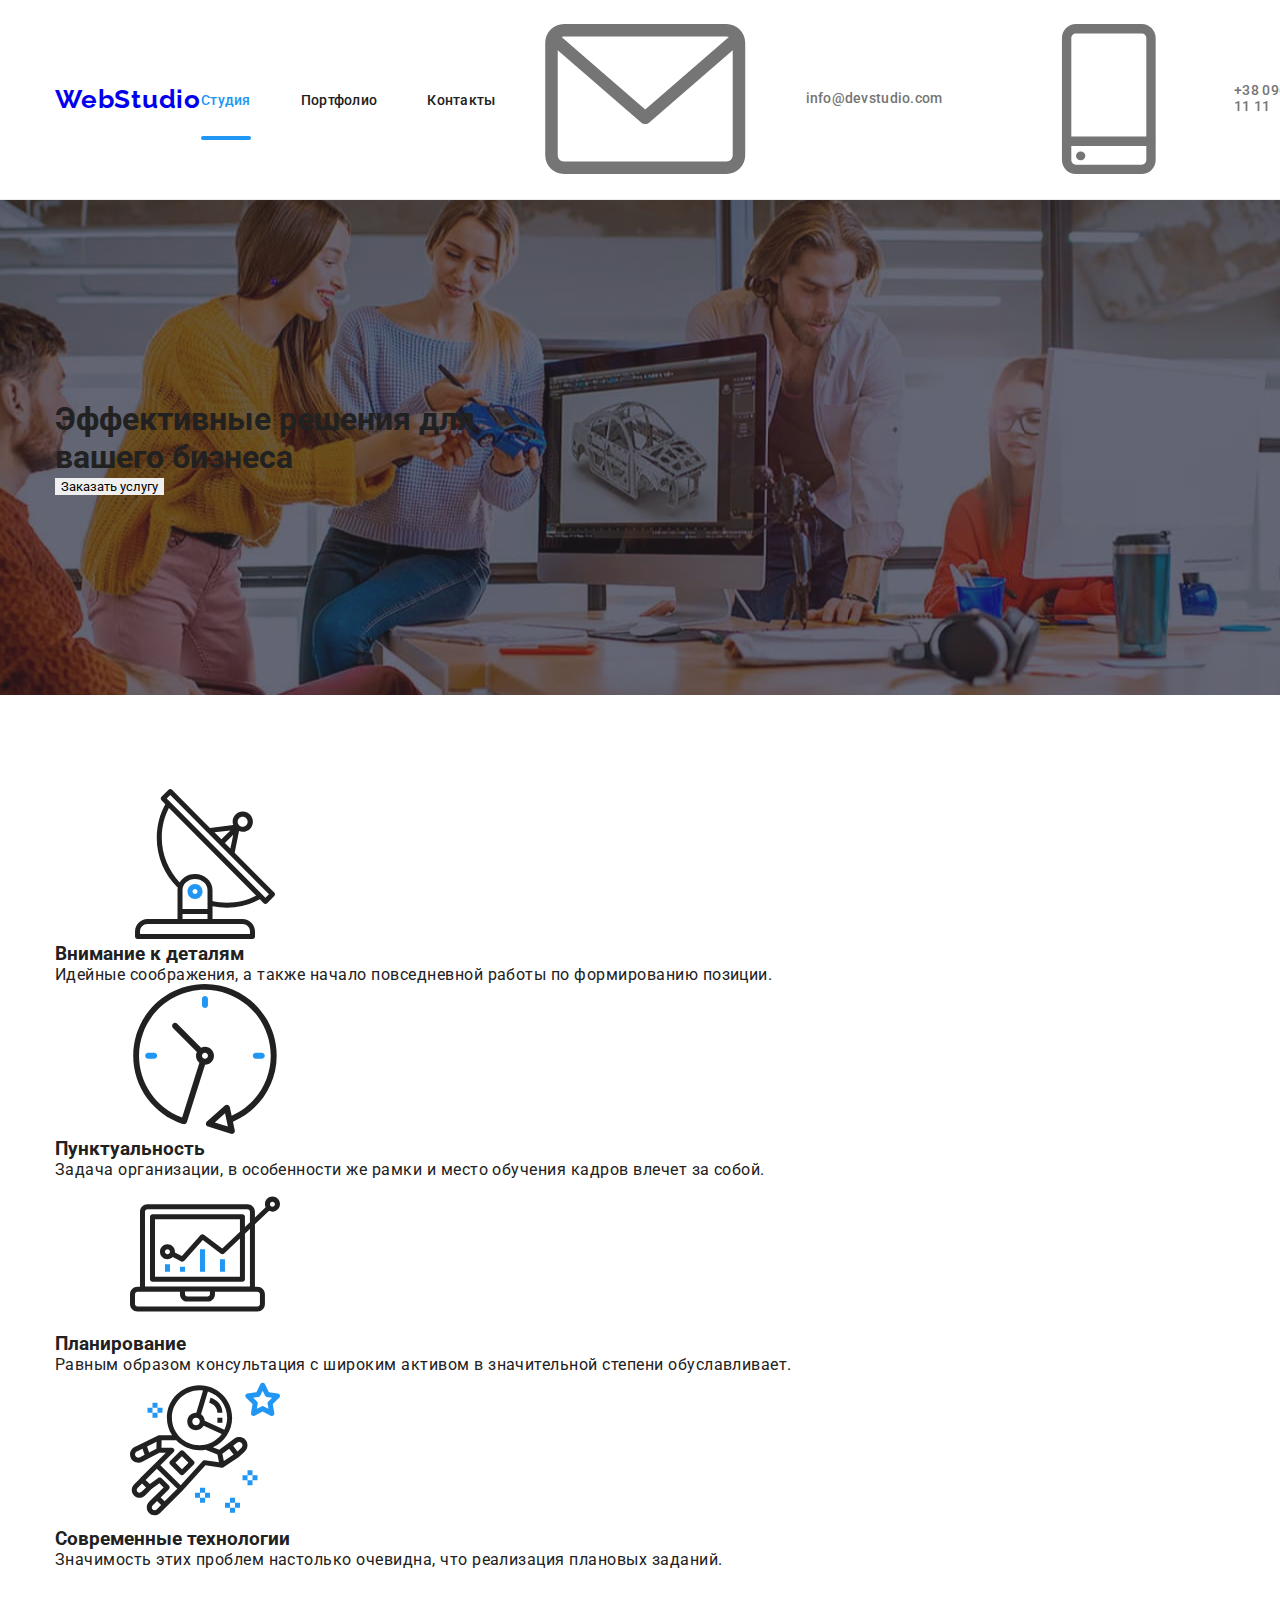
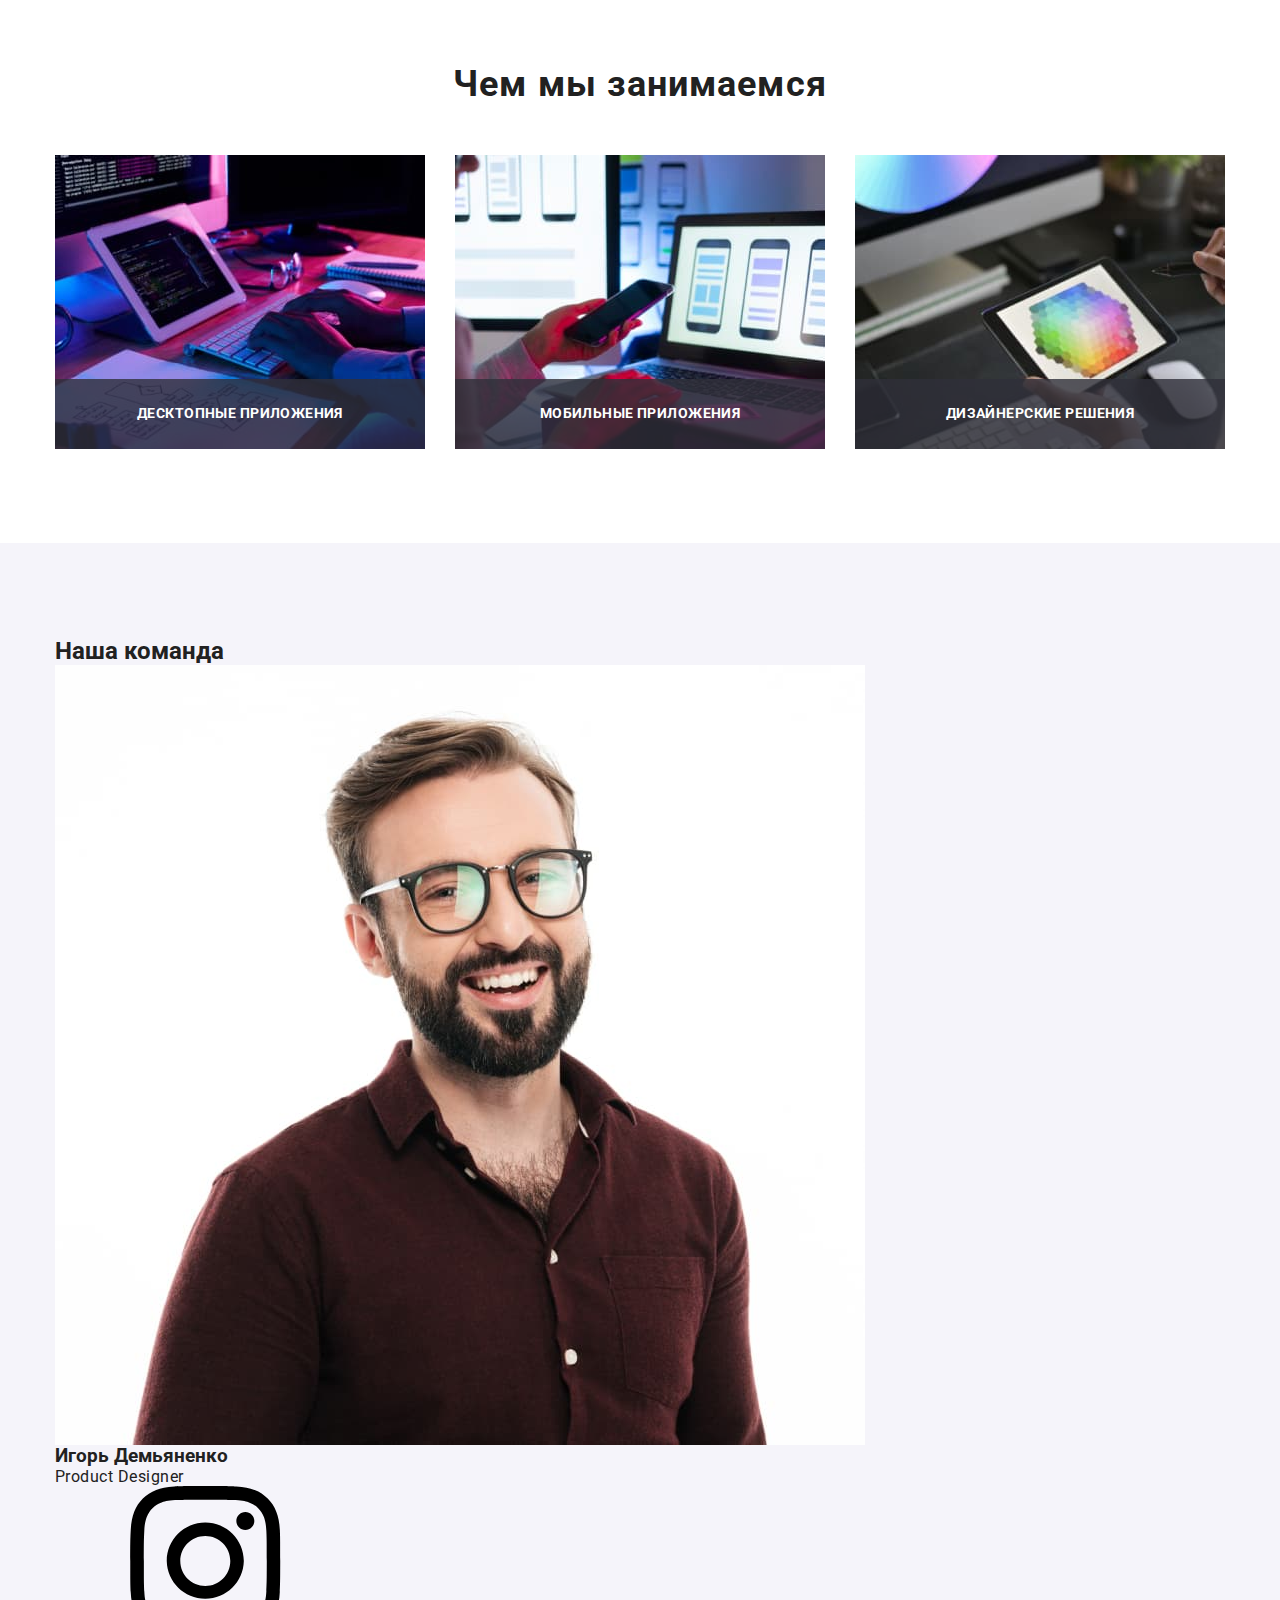
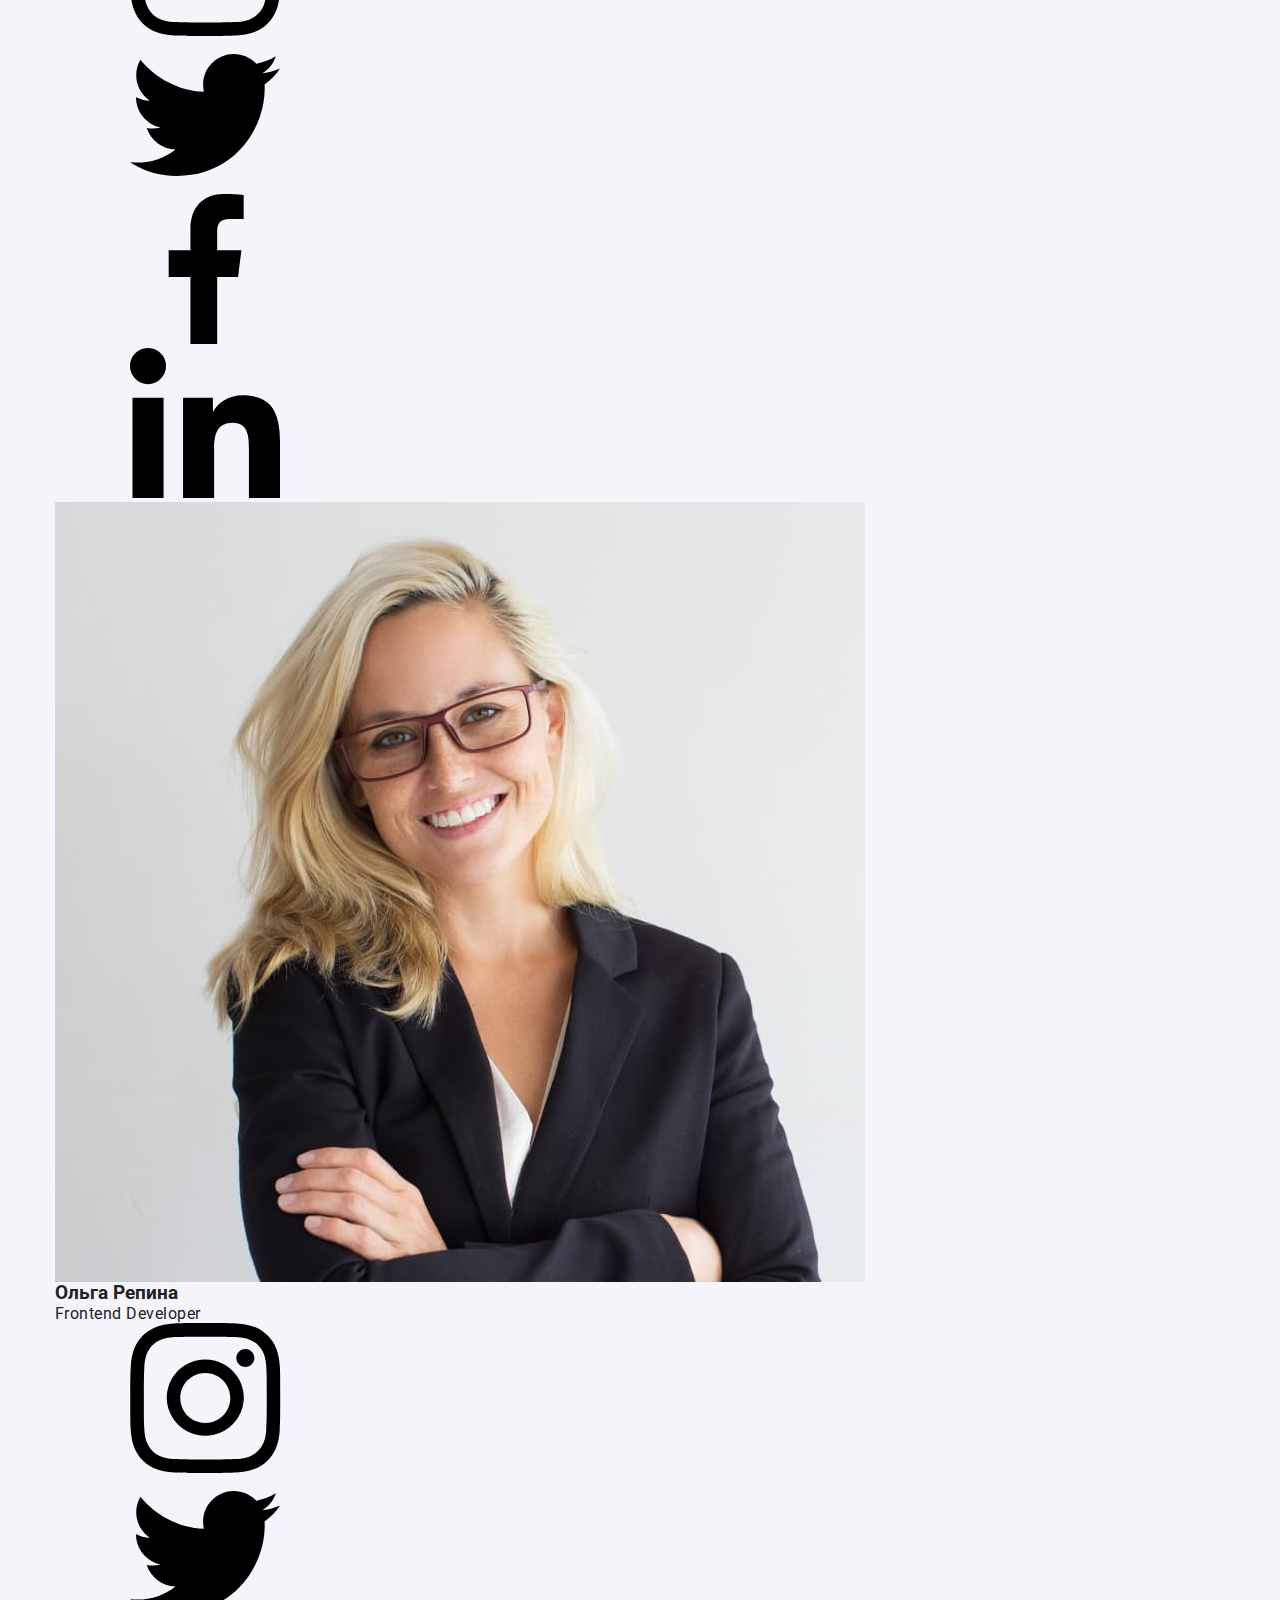
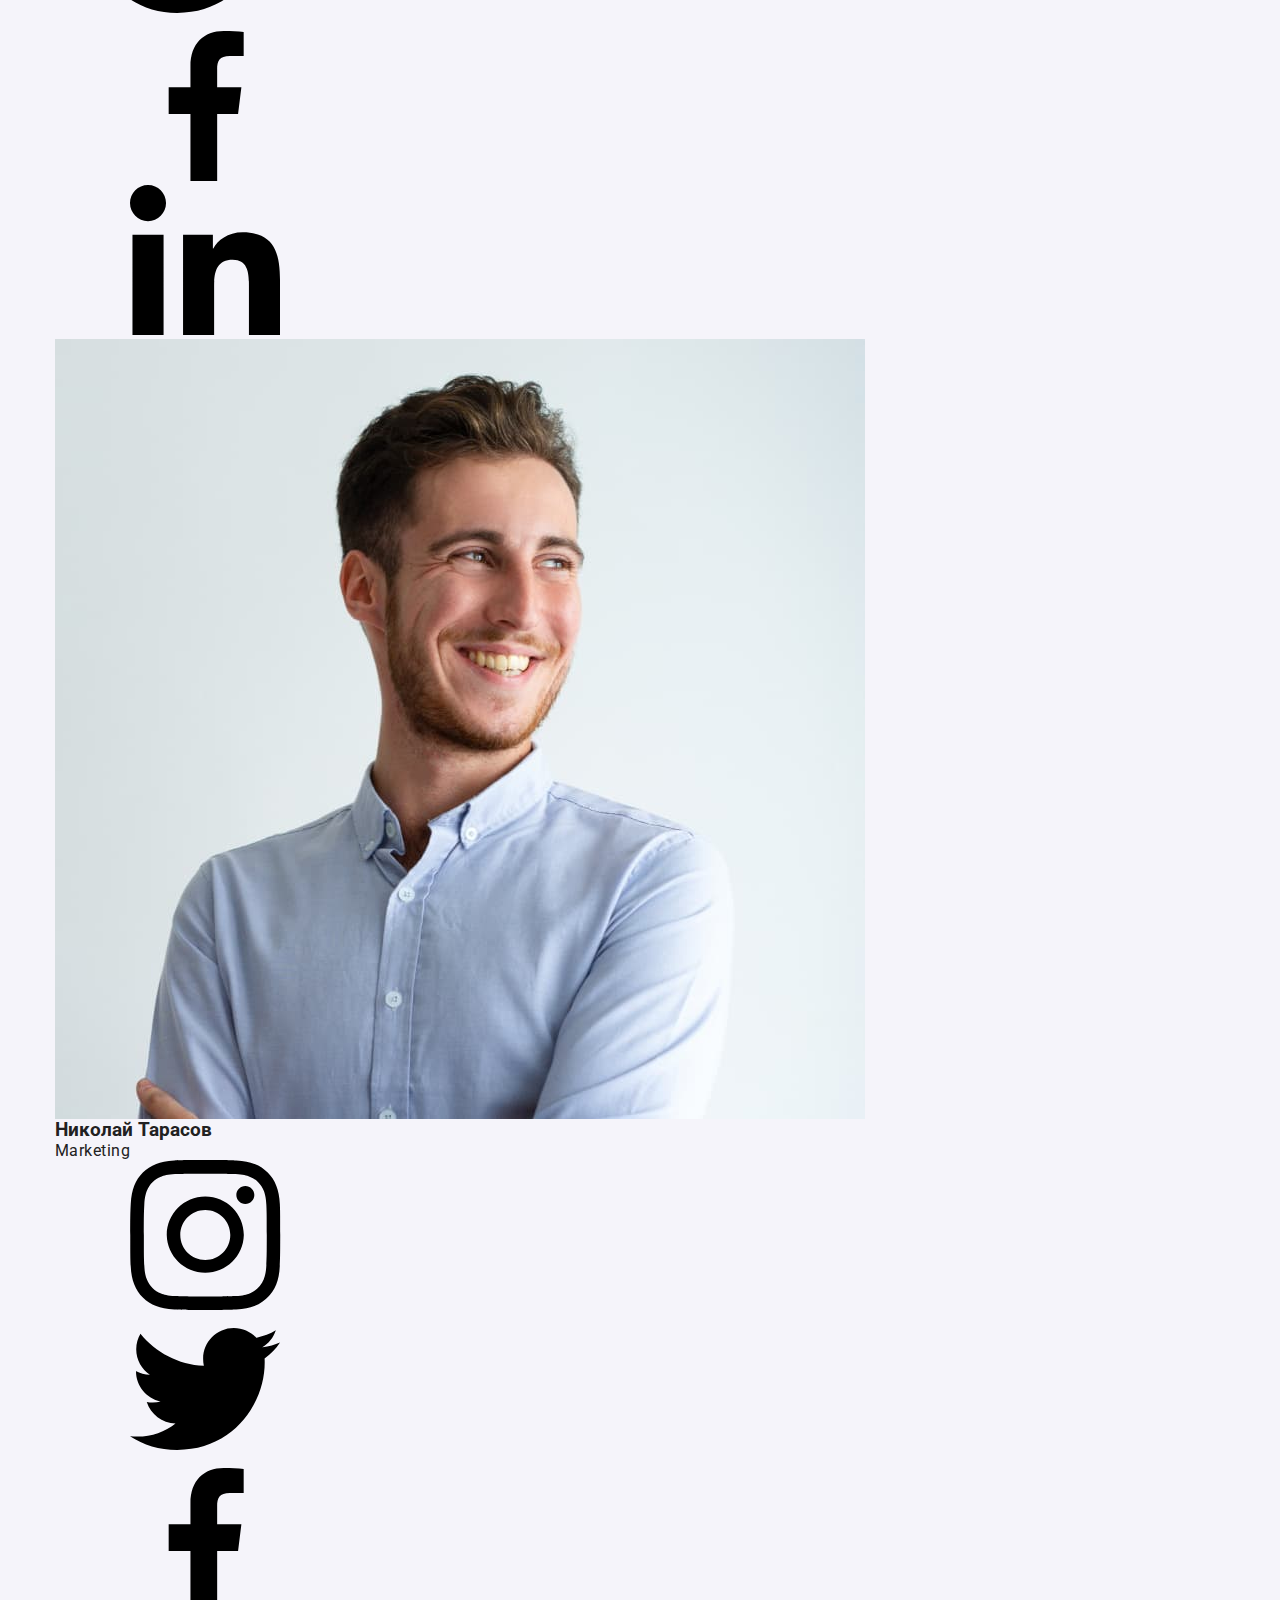
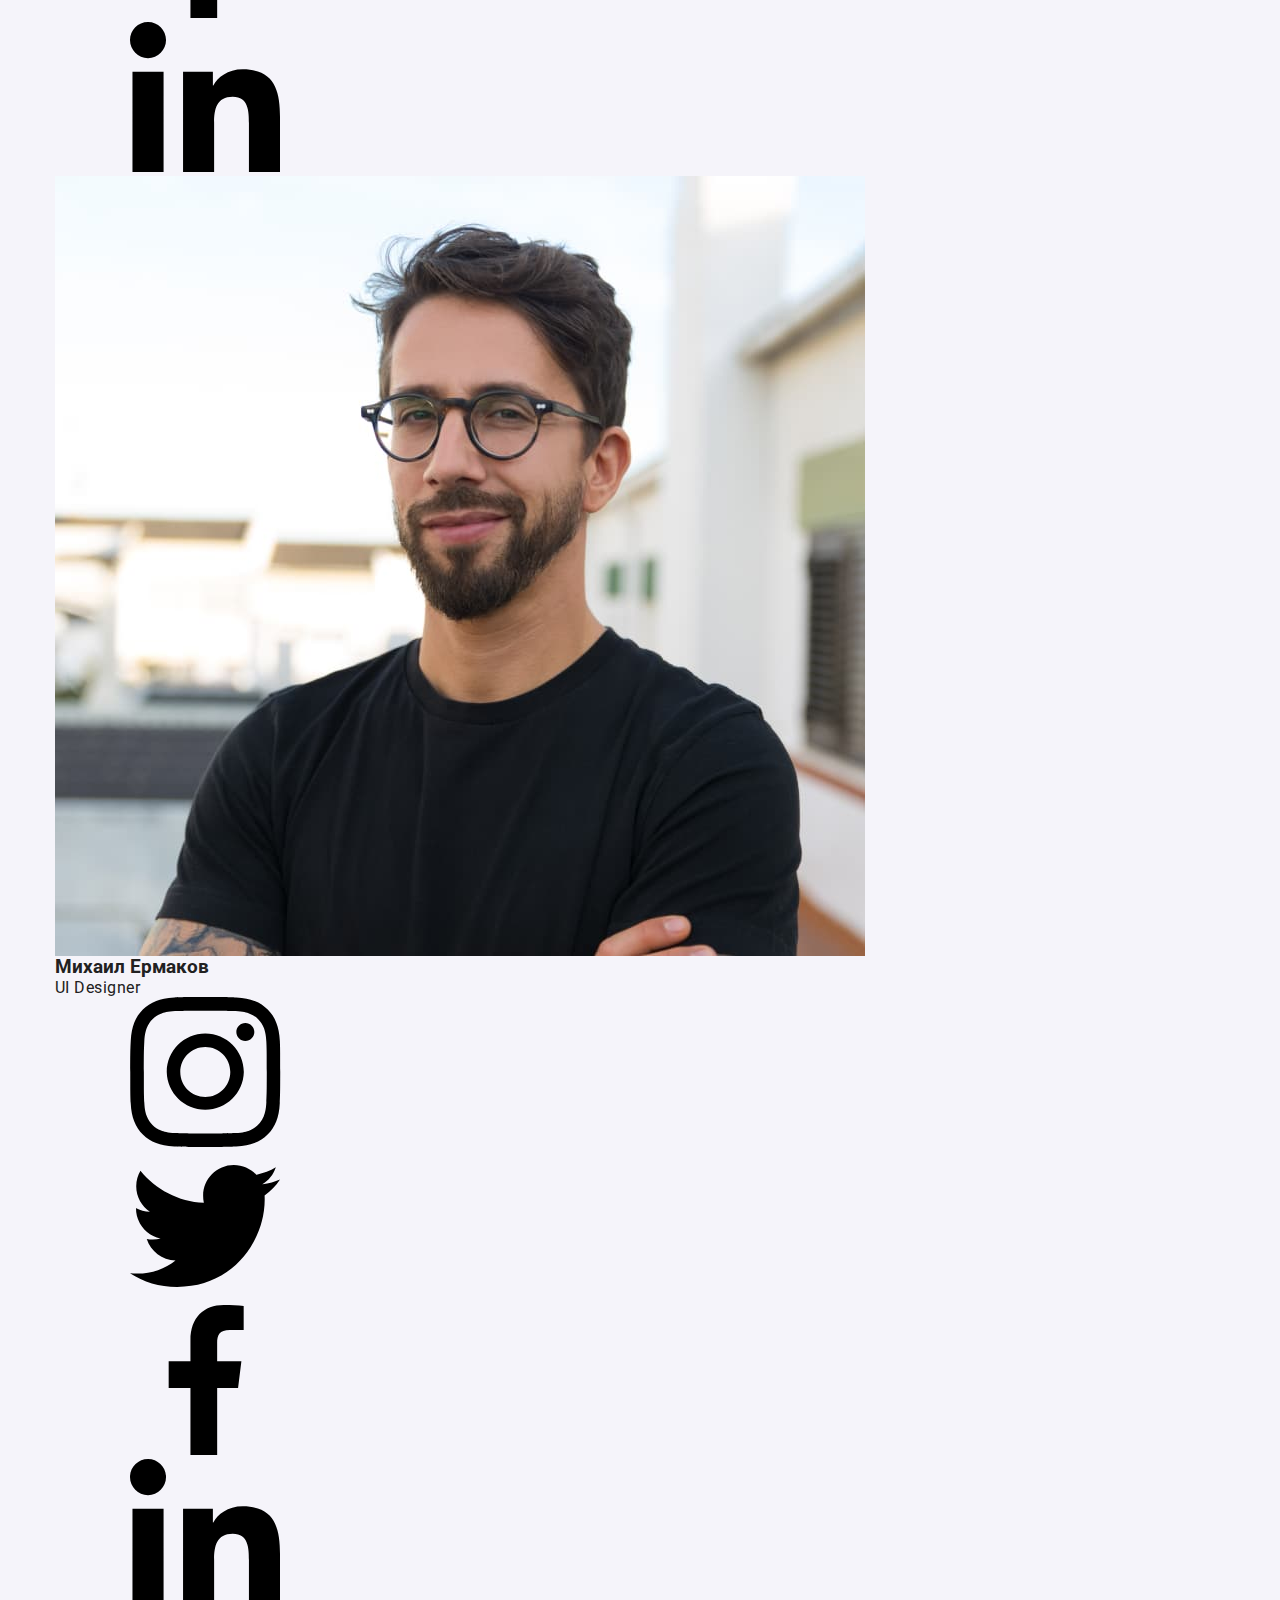
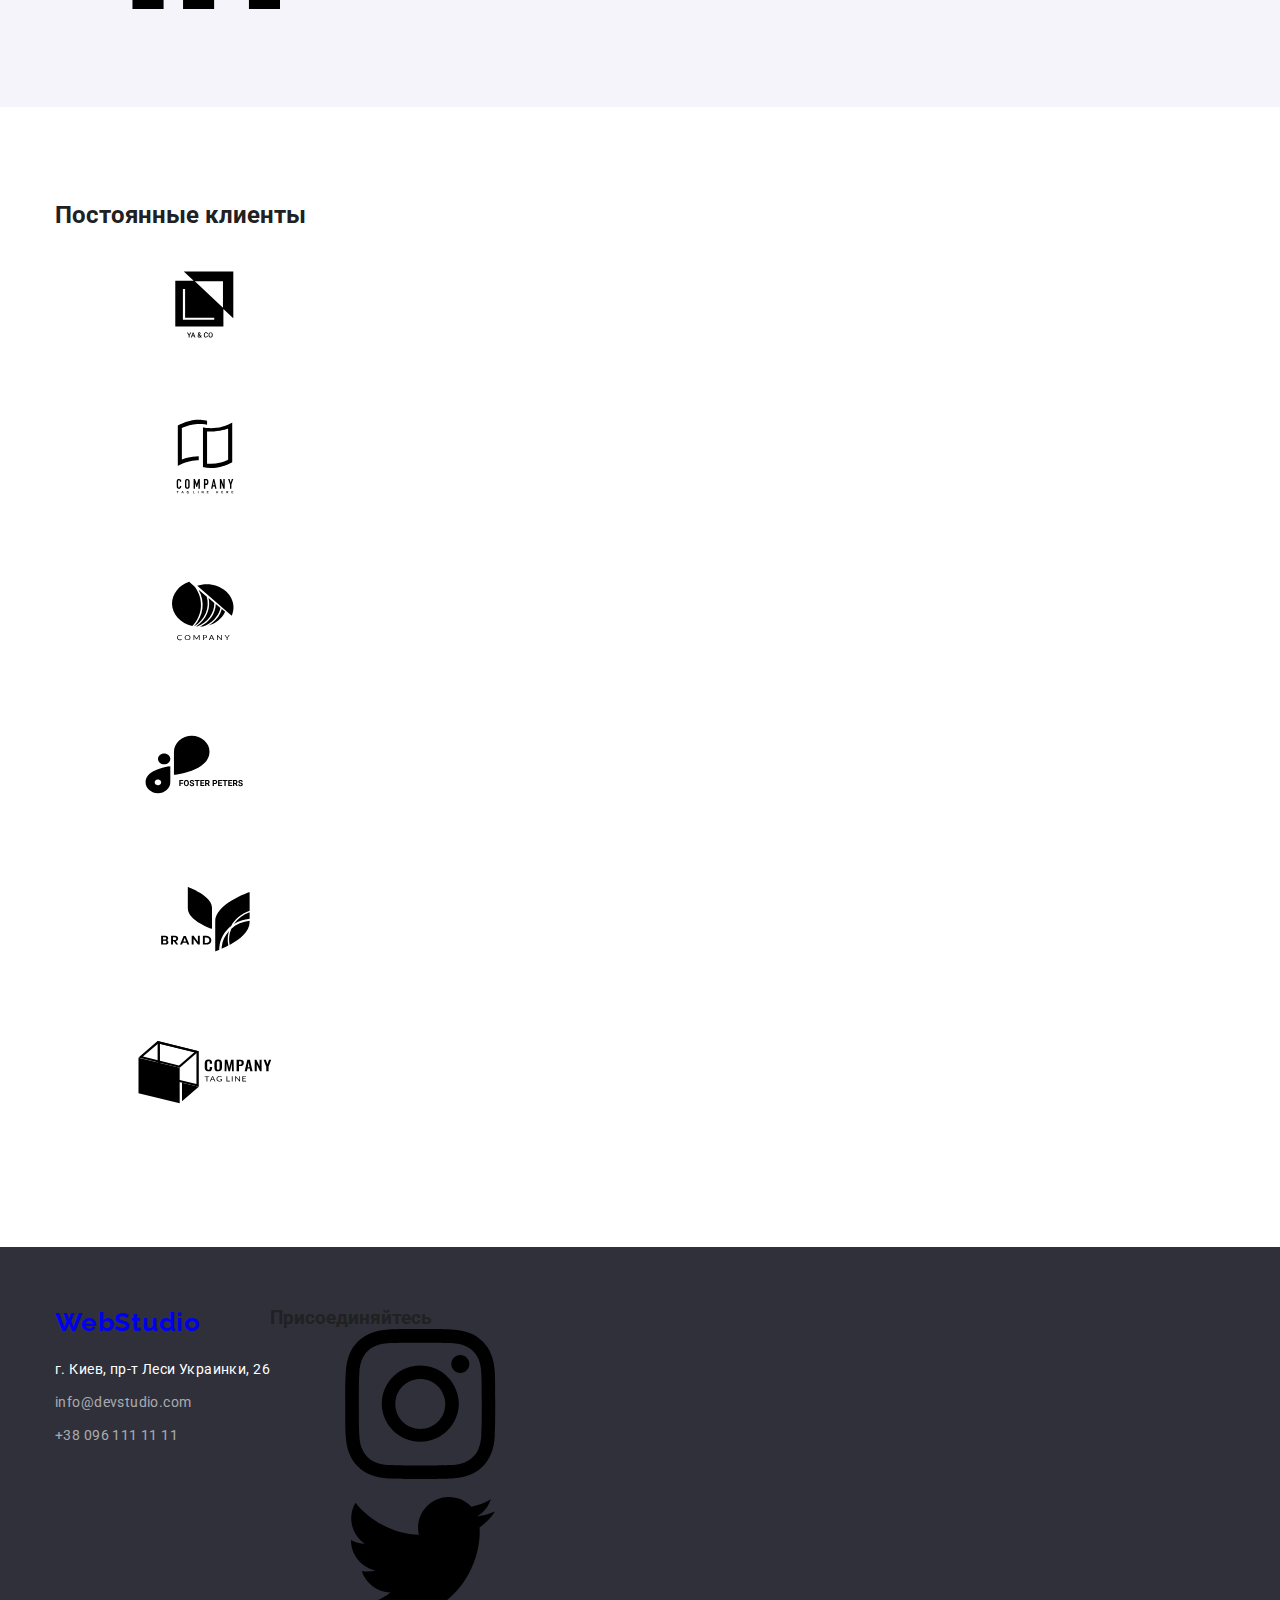
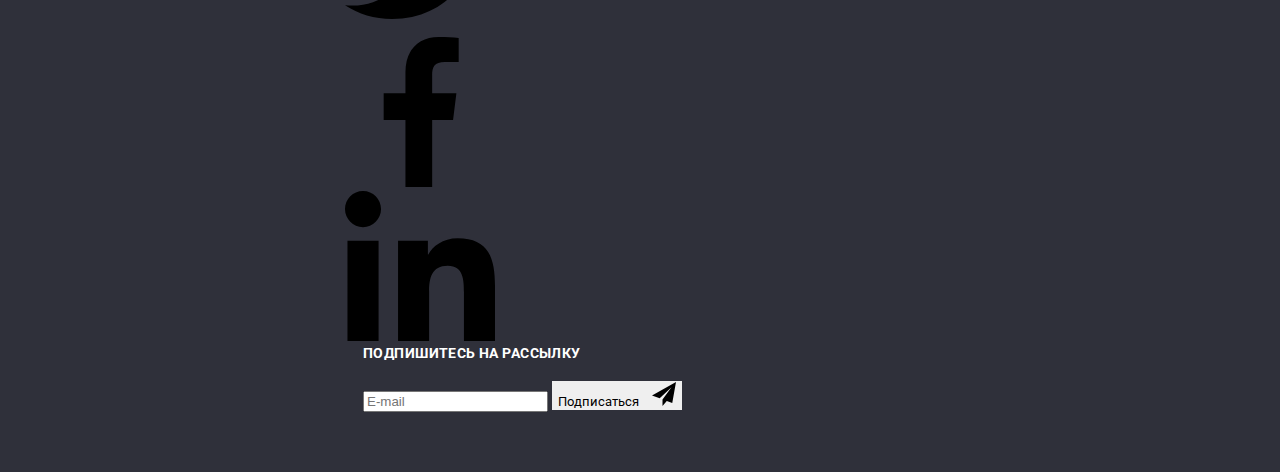
==== commit e2fc5a06: "added bem styling" ====
--- a/index.html
+++ b/index.html
@@ -20,8 +20,8 @@
       <div class="container header-container">
         <nav class="header-navigation">
           <a href="/" class="logo header-logo"
-            ><span class="logo-left">Web</span
-            ><span class="logo-right-dark">Studio</span></a
+            ><span class="logo--accent">Web</span
+            ><span class="logo--dark">Studio</span></a
           >
           <ul class="list header-list">
             <li class="header-item">
@@ -69,62 +69,62 @@
     <main>
       <section class="services">
         <div class="container">
-          <h1 class="services-title">
+          <h1 class="services__title">
             Эффективные решения для<br />вашего бизнеса
           </h1>
-          <button class="services-button" type="button" data-modal-open>
+          <button class="services__button" type="button" data-modal-open>
             Заказать услугу
           </button>
         </div>
       </section>
-      <!--Advantages-->
+      <!--Advantages -->
       <section class="section advantages">
         <div class="container">
-          <ul class="list advantages-list">
-            <li class="advantages-item">
-              <div class="advantages-thumb">
-                <svg class="advantages-icon">
+          <ul class="list advantages__list">
+            <li class="advantages__item">
+              <div class="advantages__thumb">
+                <svg class="advantages__icon">
                   <use href="./images/icons.svg#icon-antenna"></use>
                 </svg>
               </div>
-              <h3 class="advantages-title">Внимание к деталям</h3>
-              <p class="paragraph-common advantages-text">
+              <h3 class="advantages__title">Внимание к деталям</h3>
+              <p class="paragraph-common advantages__text">
                 Идейные соображения, а также начало повседневной работы по
                 формированию позиции.
               </p>
             </li>
-            <li class="advantages-item">
-              <div class="advantages-thumb">
-                <svg class="advantages-icon">
+            <li class="advantages__item">
+              <div class="advantages__thumb">
+                <svg class="advantages__icon">
                   <use href="./images/icons.svg#icon-clock"></use>
                 </svg>
               </div>
-              <h3 class="advantages-title">Пунктуальность</h3>
-              <p class="paragraph-common advantages-text">
+              <h3 class="advantages__title">Пунктуальность</h3>
+              <p class="paragraph-common advantages__text">
                 Задача организации, в особенности же рамки и место обучения
                 кадров влечет за собой.
               </p>
             </li>
-            <li class="advantages-item">
-              <div class="advantages-thumb">
-                <svg class="advantages-icon">
+            <li class="advantages__item">
+              <div class="advantages__thumb">
+                <svg class="advantages__icon">
                   <use href="./images/icons.svg#icon-diagram"></use>
                 </svg>
               </div>
-              <h3 class="advantages-title">Планирование</h3>
-              <p class="paragraph-common advantages-text">
+              <h3 class="advantages__title">Планирование</h3>
+              <p class="paragraph-common advantages__text">
                 Равным образом консультация с широким активом в значительной
                 степени обуславливает.
               </p>
             </li>
-            <li class="advantages-item">
-              <div class="advantages-thumb">
-                <svg class="advantages-icon">
+            <li class="advantages__item">
+              <div class="advantages__thumb">
+                <svg class="advantages__icon">
                   <use href="./images/icons.svg#icon-astronaut"></use>
                 </svg>
               </div>
-              <h3 class="advantages-title">Современные технологии</h3>
-              <p class="paragraph-common advantages-text">
+              <h3 class="advantages__title">Современные технологии</h3>
+              <p class="paragraph-common advantages__text">
                 Значимость этих проблем настолько очевидна, что реализация
                 плановых заданий.
               </p>
@@ -155,234 +155,242 @@
       <!--Our team-->
       <section class="section team">
         <div class="container">
-          <h2 class="team-title">Наша команда</h2>
-          <ul class="list team-list">
-            <li class="team-item">
+          <h2 class="team__title">Наша команда</h2>
+          <ul class="list team__list">
+            <li class="team__item">
               <img src="./images/team-member1.jpg" alt="Igor" />
-              <div class="team-card-bottom">
-                <h3 class="team-member">Игорь Демьяненко</h3>
-                <p class="paragraph-common team-role">Product Designer</p>
-                <ul class="list social-list">
-                  <li class="social-item">
-                    <a
-                      href="https://www.instagram.com"
-                      class="social-link"
-                      target="_blank"
-                      rel="noopener nofollow noreferrer"
-                    >
-                      <svg class="social-icon">
-                        <use href="./images/icons.svg#icon-instagram"></use>
-                      </svg>
-                    </a>
-                  </li>
-                  <li class="social-item">
-                    <a
-                      href="https://twitter.com"
-                      class="social-link"
-                      target="_blank"
-                      rel="noopener nofollow noreferrer"
-                    >
-                      <svg class="social-icon">
-                        <use href="./images/icons.svg#icon-twitter"></use>
-                      </svg>
-                    </a>
-                  </li>
-                  <li class="social-item">
-                    <a
-                      href="https://www.facebook.com"
-                      class="social-link"
-                      target="_blank"
-                      rel="noopener nofollow noreferrer"
-                    >
-                      <svg class="social-icon">
-                        <use href="./images/icons.svg#icon-facebook"></use>
-                      </svg>
-                    </a>
-                  </li>
-                  <li class="social-item">
-                    <a
-                      href="https://www.linkedin.com"
-                      class="social-link"
-                      target="_blank"
-                      rel="noopener nofollow noreferrer"
-                    >
-                      <svg class="social-icon">
-                        <use href="./images/icons.svg#icon-linkedin"></use>
-                      </svg>
-                    </a>
-                  </li>
-                </ul>
-              </div>
-            </li>
-            <li class="team-item">
+              <div class="team__card">
+                <h3 class="team__member">Игорь Демьяненко</h3>
+                <p class="paragraph-common team__role">Product Designer</p>
+                <div class="social">
+                  <ul class="list social__list">
+                    <li class="social__item">
+                      <a
+                        href="https://www.instagram.com"
+                        class="social__link"
+                        target="_blank"
+                        rel="noopener nofollow noreferrer"
+                      >
+                        <svg class="social__icon">
+                          <use href="./images/icons.svg#icon-instagram"></use>
+                        </svg>
+                      </a>
+                    </li>
+                    <li class="social__item">
+                      <a
+                        href="https://twitter.com"
+                        class="social__link"
+                        target="_blank"
+                        rel="noopener nofollow noreferrer"
+                      >
+                        <svg class="social__icon">
+                          <use href="./images/icons.svg#icon-twitter"></use>
+                        </svg>
+                      </a>
+                    </li>
+                    <li class="social__item">
+                      <a
+                        href="https://www.facebook.com"
+                        class="social__link"
+                        target="_blank"
+                        rel="noopener nofollow noreferrer"
+                      >
+                        <svg class="social__icon">
+                          <use href="./images/icons.svg#icon-facebook"></use>
+                        </svg>
+                      </a>
+                    </li>
+                    <li class="social__item">
+                      <a
+                        href="https://www.linkedin.com"
+                        class="social__link"
+                        target="_blank"
+                        rel="noopener nofollow noreferrer"
+                      >
+                        <svg class="social__icon">
+                          <use href="./images/icons.svg#icon-linkedin"></use>
+                        </svg>
+                      </a>
+                    </li>
+                  </ul>
+                </div>
+              </div>
+            </li>
+            <li class="team__item">
               <img src="./images/team-member2.jpg" alt="Olga" />
-              <div class="team-card-bottom">
-                <h3 class="team-member">Ольга Репина</h3>
-                <p class="paragraph-common team-role">Frontend Developer</p>
-                <ul class="list social-list">
-                  <li class="social-item">
-                    <a
-                      href="https://www.instagram.com"
-                      class="social-link"
-                      target="_blank"
-                      rel="noopener nofollow noreferrer"
-                    >
-                      <svg class="social-icon">
-                        <use href="./images/icons.svg#icon-instagram"></use>
-                      </svg>
-                    </a>
-                  </li>
-                  <li class="social-item">
-                    <a
-                      href="https://twitter.com"
-                      class="social-link"
-                      target="_blank"
-                      rel="noopener nofollow noreferrer"
-                    >
-                      <svg class="social-icon">
-                        <use href="./images/icons.svg#icon-twitter"></use>
-                      </svg>
-                    </a>
-                  </li>
-                  <li class="social-item">
-                    <a
-                      href="https://www.facebook.com"
-                      class="social-link"
-                      target="_blank"
-                      rel="noopener nofollow noreferrer"
-                    >
-                      <svg class="social-icon">
-                        <use href="./images/icons.svg#icon-facebook"></use>
-                      </svg>
-                    </a>
-                  </li>
-                  <li class="social-item">
-                    <a
-                      href="https://www.linkedin.com"
-                      class="social-link"
-                      target="_blank"
-                      rel="noopener nofollow noreferrer"
-                    >
-                      <svg class="social-icon">
-                        <use href="./images/icons.svg#icon-linkedin"></use>
-                      </svg>
-                    </a>
-                  </li>
-                </ul>
-              </div>
-            </li>
-            <li class="team-item">
+              <div class="team__card">
+                <h3 class="team__member">Ольга Репина</h3>
+                <p class="paragraph-common team__role">Frontend Developer</p>
+                <div class="social">
+                  <ul class="list social__list">
+                    <li class="social__item">
+                      <a
+                        href="https://www.instagram.com"
+                        class="social__link"
+                        target="_blank"
+                        rel="noopener nofollow noreferrer"
+                      >
+                        <svg class="social__icon">
+                          <use href="./images/icons.svg#icon-instagram"></use>
+                        </svg>
+                      </a>
+                    </li>
+                    <li class="social__item">
+                      <a
+                        href="https://twitter.com"
+                        class="social__link"
+                        target="_blank"
+                        rel="noopener nofollow noreferrer"
+                      >
+                        <svg class="social__icon">
+                          <use href="./images/icons.svg#icon-twitter"></use>
+                        </svg>
+                      </a>
+                    </li>
+                    <li class="social__item">
+                      <a
+                        href="https://www.facebook.com"
+                        class="social__link"
+                        target="_blank"
+                        rel="noopener nofollow noreferrer"
+                      >
+                        <svg class="social__icon">
+                          <use href="./images/icons.svg#icon-facebook"></use>
+                        </svg>
+                      </a>
+                    </li>
+                    <li class="social__item">
+                      <a
+                        href="https://www.linkedin.com"
+                        class="social__link"
+                        target="_blank"
+                        rel="noopener nofollow noreferrer"
+                      >
+                        <svg class="social__icon">
+                          <use href="./images/icons.svg#icon-linkedin"></use>
+                        </svg>
+                      </a>
+                    </li>
+                  </ul>
+                </div>
+              </div>
+            </li>
+            <li class="team__item">
               <img src="./images/team-member3.jpg" alt="Nikolay" />
-              <div class="team-card-bottom">
-                <h3 class="team-member">Николай Тарасов</h3>
-                <p class="paragraph-common team-role">Marketing</p>
-                <ul class="list social-list">
-                  <li class="social-item">
-                    <a
-                      href="https://www.instagram.com"
-                      class="social-link"
-                      target="_blank"
-                      rel="noopener nofollow noreferrer"
-                    >
-                      <svg class="social-icon">
-                        <use href="./images/icons.svg#icon-instagram"></use>
-                      </svg>
-                    </a>
-                  </li>
-                  <li class="social-item">
-                    <a
-                      href="https://twitter.com"
-                      class="social-link"
-                      target="_blank"
-                      rel="noopener nofollow noreferrer"
-                    >
-                      <svg class="social-icon">
-                        <use href="./images/icons.svg#icon-twitter"></use>
-                      </svg>
-                    </a>
-                  </li>
-                  <li class="social-item">
-                    <a
-                      href="https://www.facebook.com"
-                      class="social-link"
-                      target="_blank"
-                      rel="noopener nofollow noreferrer"
-                    >
-                      <svg class="social-icon">
-                        <use href="./images/icons.svg#icon-facebook"></use>
-                      </svg>
-                    </a>
-                  </li>
-                  <li class="social-item">
-                    <a
-                      href="https://www.linkedin.com"
-                      class="social-link"
-                      target="_blank"
-                      rel="noopener nofollow noreferrer"
-                    >
-                      <svg class="social-icon">
-                        <use href="./images/icons.svg#icon-linkedin"></use>
-                      </svg>
-                    </a>
-                  </li>
-                </ul>
-              </div>
-            </li>
-            <li class="team-item">
+              <div class="team__card">
+                <h3 class="team__member">Николай Тарасов</h3>
+                <p class="paragraph-common team__role">Marketing</p>
+                <div class="social">
+                  <ul class="list social__list">
+                    <li class="social__item">
+                      <a
+                        href="https://www.instagram.com"
+                        class="social__link"
+                        target="_blank"
+                        rel="noopener nofollow noreferrer"
+                      >
+                        <svg class="social__icon">
+                          <use href="./images/icons.svg#icon-instagram"></use>
+                        </svg>
+                      </a>
+                    </li>
+                    <li class="social__item">
+                      <a
+                        href="https://twitter.com"
+                        class="social__link"
+                        target="_blank"
+                        rel="noopener nofollow noreferrer"
+                      >
+                        <svg class="social__icon">
+                          <use href="./images/icons.svg#icon-twitter"></use>
+                        </svg>
+                      </a>
+                    </li>
+                    <li class="social__item">
+                      <a
+                        href="https://www.facebook.com"
+                        class="social__link"
+                        target="_blank"
+                        rel="noopener nofollow noreferrer"
+                      >
+                        <svg class="social__icon">
+                          <use href="./images/icons.svg#icon-facebook"></use>
+                        </svg>
+                      </a>
+                    </li>
+                    <li class="social__item">
+                      <a
+                        href="https://www.linkedin.com"
+                        class="social__link"
+                        target="_blank"
+                        rel="noopener nofollow noreferrer"
+                      >
+                        <svg class="social__icon">
+                          <use href="./images/icons.svg#icon-linkedin"></use>
+                        </svg>
+                      </a>
+                    </li>
+                  </ul>
+                </div>
+              </div>
+            </li>
+            <li class="team__item">
               <img src="./images/team-member4.jpg" alt="Michail" />
-              <div class="team-card-bottom">
-                <h3 class="team-member">Михаил Ермаков</h3>
-                <p class="paragraph-common team-role">UI Designer</p>
-                <ul class="list social-list">
-                  <li class="social-item">
-                    <a
-                      href="https://www.instagram.com"
-                      class="social-link"
-                      target="_blank"
-                      rel="noopener nofollow noreferrer"
-                    >
-                      <svg class="social-icon">
-                        <use href="./images/icons.svg#icon-instagram"></use>
-                      </svg>
-                    </a>
-                  </li>
-                  <li class="social-item">
-                    <a
-                      href="https://twitter.com"
-                      class="social-link"
-                      target="_blank"
-                      rel="noopener nofollow noreferrer"
-                    >
-                      <svg class="social-icon">
-                        <use href="./images/icons.svg#icon-twitter"></use>
-                      </svg>
-                    </a>
-                  </li>
-                  <li class="social-item">
-                    <a
-                      href="https://www.facebook.com"
-                      class="social-link"
-                      target="_blank"
-                      rel="noopener nofollow noreferrer"
-                    >
-                      <svg class="social-icon">
-                        <use href="./images/icons.svg#icon-facebook"></use>
-                      </svg>
-                    </a>
-                  </li>
-                  <li class="social-item">
-                    <a
-                      href="https://www.linkedin.com"
-                      class="social-link"
-                      target="_blank"
-                      rel="noopener nofollow noreferrer"
-                    >
-                      <svg class="social-icon">
-                        <use href="./images/icons.svg#icon-linkedin"></use>
-                      </svg>
-                    </a>
-                  </li>
-                </ul>
+              <div class="team__card">
+                <h3 class="team__member">Михаил Ермаков</h3>
+                <p class="paragraph-common team__role">UI Designer</p>
+                <div class="social">
+                  <ul class="list social__list">
+                    <li class="social__item">
+                      <a
+                        href="https://www.instagram.com"
+                        class="social__link"
+                        target="_blank"
+                        rel="noopener nofollow noreferrer"
+                      >
+                        <svg class="social__icon">
+                          <use href="./images/icons.svg#icon-instagram"></use>
+                        </svg>
+                      </a>
+                    </li>
+                    <li class="social__item">
+                      <a
+                        href="https://twitter.com"
+                        class="social__link"
+                        target="_blank"
+                        rel="noopener nofollow noreferrer"
+                      >
+                        <svg class="social__icon">
+                          <use href="./images/icons.svg#icon-twitter"></use>
+                        </svg>
+                      </a>
+                    </li>
+                    <li class="social__item">
+                      <a
+                        href="https://www.facebook.com"
+                        class="social__link"
+                        target="_blank"
+                        rel="noopener nofollow noreferrer"
+                      >
+                        <svg class="social__icon">
+                          <use href="./images/icons.svg#icon-facebook"></use>
+                        </svg>
+                      </a>
+                    </li>
+                    <li class="social__item">
+                      <a
+                        href="https://www.linkedin.com"
+                        class="social__link"
+                        target="_blank"
+                        rel="noopener nofollow noreferrer"
+                      >
+                        <svg class="social__icon">
+                          <use href="./images/icons.svg#icon-linkedin"></use>
+                        </svg>
+                      </a>
+                    </li>
+                  </ul>
+                </div>
               </div>
             </li>
           </ul>
@@ -393,46 +401,46 @@
 
       <section class="section customers">
         <div class="container">
-          <h2 class="customers-title">Постоянные клиенты</h2>
-          <ul class="list customers-list">
-            <li class="customers-item">
-              <a class="link customers-link" href="">
-                <svg class="customers-icon">
+          <h2 class="customers__title">Постоянные клиенты</h2>
+          <ul class="list customers__list">
+            <li class="customers__item">
+              <a class="link customers__link" href="">
+                <svg class="customers__icon">
                   <use href="./images/icons.svg#icon-Logo"></use>
                 </svg>
               </a>
             </li>
-            <li class="customers-item">
-              <a class="link customers-link" href="">
-                <svg class="customers-icon">
+            <li class="customers__item">
+              <a class="link customers__link" href="">
+                <svg class="customers__icon">
                   <use href="./images/icons.svg#icon-Logo2"></use>
                 </svg>
               </a>
             </li>
-            <li class="customers-item">
-              <a class="link customers-link" href="">
-                <svg class="customers-icon">
+            <li class="customers__item">
+              <a class="link customers__link" href="">
+                <svg class="customers__icon">
                   <use href="./images/icons.svg#icon-Logo3"></use>
                 </svg>
               </a>
             </li>
-            <li class="customers-item">
-              <a class="link customers-link" href="">
-                <svg class="customers-icon">
+            <li class="customers__item">
+              <a class="link customers__link" href="">
+                <svg class="customers__icon">
                   <use href="./images/icons.svg#icon-Logo4"></use>
                 </svg>
               </a>
             </li>
-            <li class="customers-item">
-              <a class="link customers-link" href="">
-                <svg class="customers-icon">
+            <li class="customers__item">
+              <a class="link customers__link" href="">
+                <svg class="customers__icon">
                   <use href="./images/icons.svg#icon-Logo5"></use>
                 </svg>
               </a>
             </li>
-            <li class="customers-item">
-              <a class="link customers-link" href="">
-                <svg class="customers-icon">
+            <li class="customers__item">
+              <a class="link customers__link" href="">
+                <svg class="customers__icon">
                   <use href="./images/icons.svg#icon-Logo6"></use>
                 </svg>
               </a>
@@ -446,8 +454,8 @@
         <div class="footer-information">
           <div>
             <a href="/" class="logo"
-              ><span class="logo-left">Web</span
-              ><span class="logo-right-light">Studio</span></a
+              ><span class="logo--accent">Web</span
+              ><span class="logo--light">Studio</span></a
             >
           </div>
           <address class="footer-address">
@@ -476,54 +484,54 @@
             </ul>
           </address>
         </div>
-        <div class="social-details">
+        <div class="footer-details">
           <div class="social">
-            <h3 class="social-title">Присоединяйтесь</h3>
-            <ul class="list social-list">
-              <li class="social-item">
+            <h3 class="social__title">Присоединяйтесь</h3>
+            <ul class="list social__list">
+              <li class="social__item">
                 <a
                   href="https://www.instagram.com"
-                  class="social-link social-link-footer"
+                  class="social__link social__link--dark"
                   target="_blank"
                   rel="noopener nofollow noreferrer"
                 >
-                  <svg class="social-icon">
+                  <svg class="social__icon">
                     <use href="./images/icons.svg#icon-instagram"></use>
                   </svg>
                 </a>
               </li>
-              <li class="social-item">
+              <li class="social__item">
                 <a
                   href="https://twitter.com"
-                  class="social-link social-link-footer"
+                  class="social__link social__link--dark"
                   target="_blank"
                   rel="noopener nofollow noreferrer"
                 >
-                  <svg class="social-icon">
+                  <svg class="social__icon">
                     <use href="./images/icons.svg#icon-twitter"></use>
                   </svg>
                 </a>
               </li>
-              <li class="social-item">
+              <li class="social__item">
                 <a
                   href="https://www.facebook.com"
-                  class="social-link social-link-footer"
+                  class="social__link social__link--dark"
                   target="_blank"
                   rel="noopener nofollow noreferrer"
                 >
-                  <svg class="social-icon">
+                  <svg class="social__icon">
                     <use href="./images/icons.svg#icon-facebook"></use>
                   </svg>
                 </a>
               </li>
-              <li class="social-item">
+              <li class="social__item">
                 <a
                   href="https://www.linkedin.com"
-                  class="social-link social-link-footer"
+                  class="social__link social__link--dark"
                   target="_blank"
                   rel="noopener nofollow noreferrer"
                 >
-                  <svg class="social-icon">
+                  <svg class="social__icon">
                     <use href="./images/icons.svg#icon-linkedin"></use>
                   </svg>
                 </a>
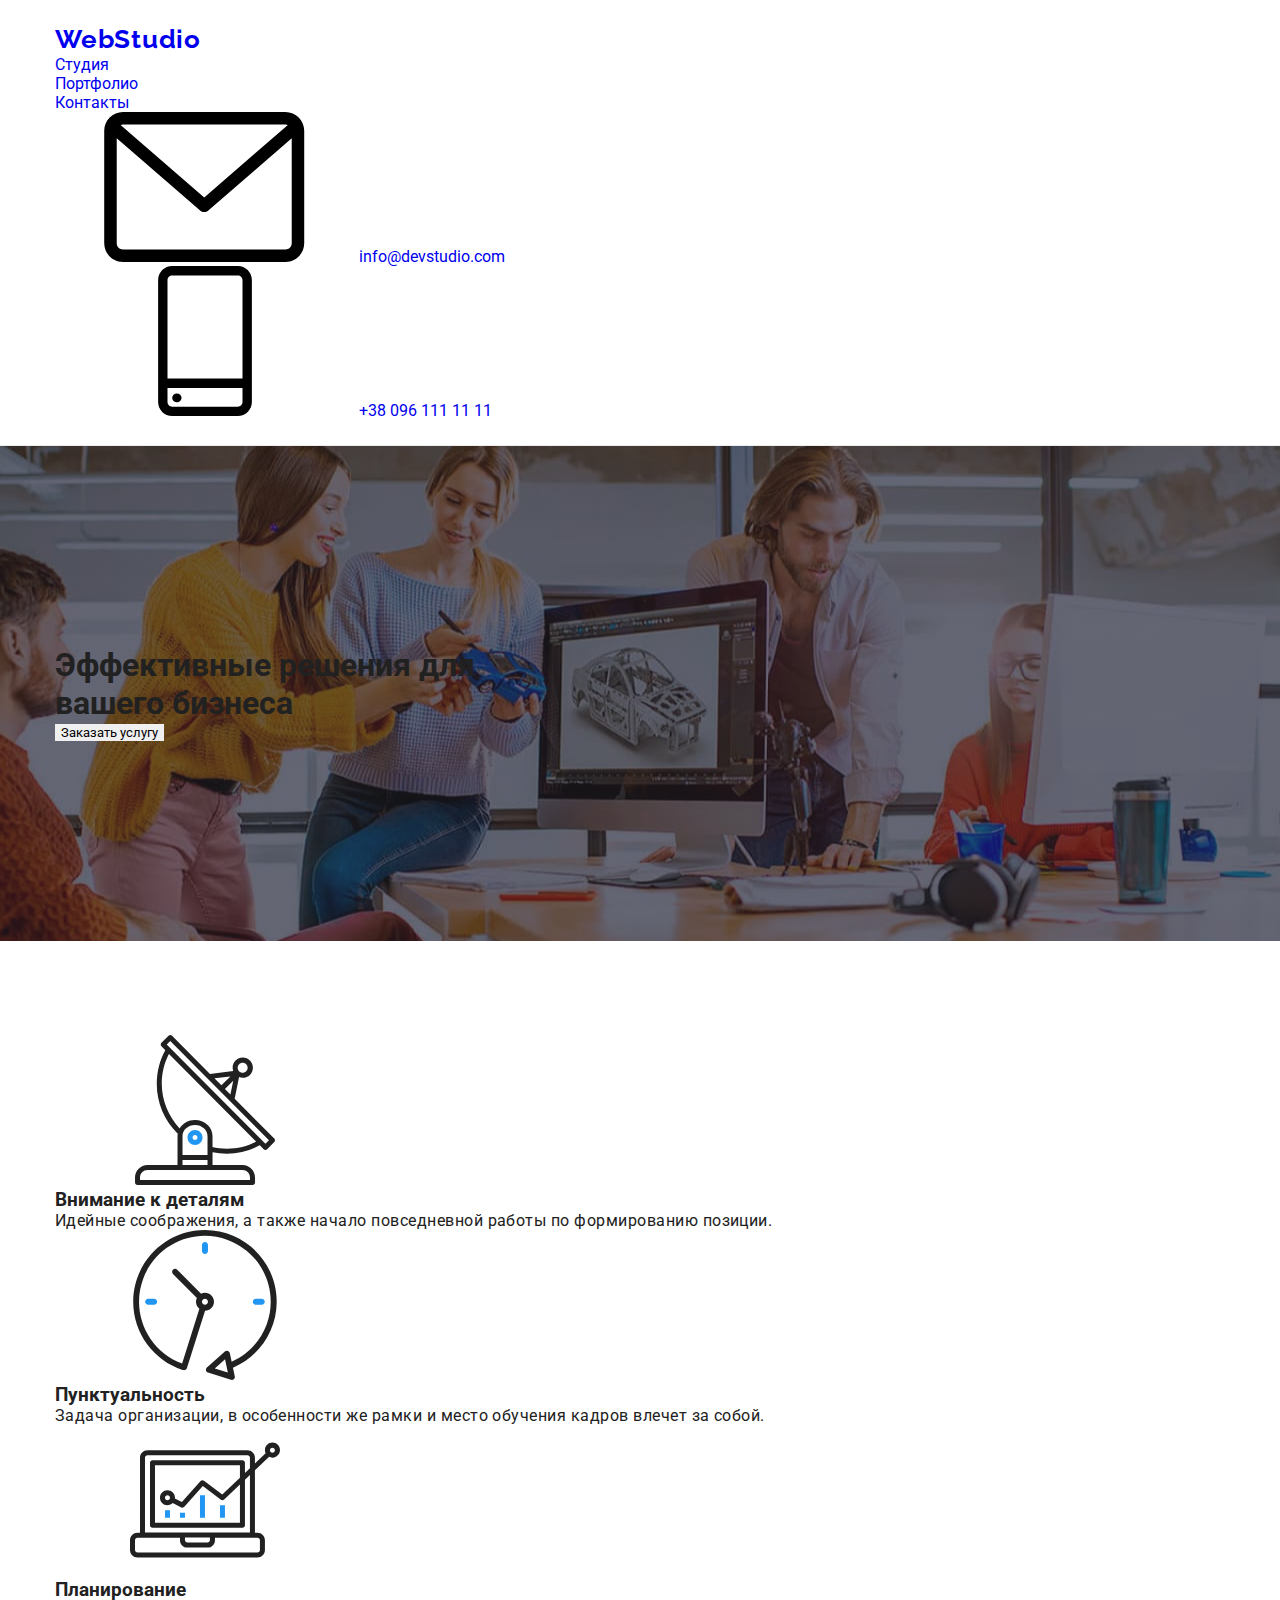
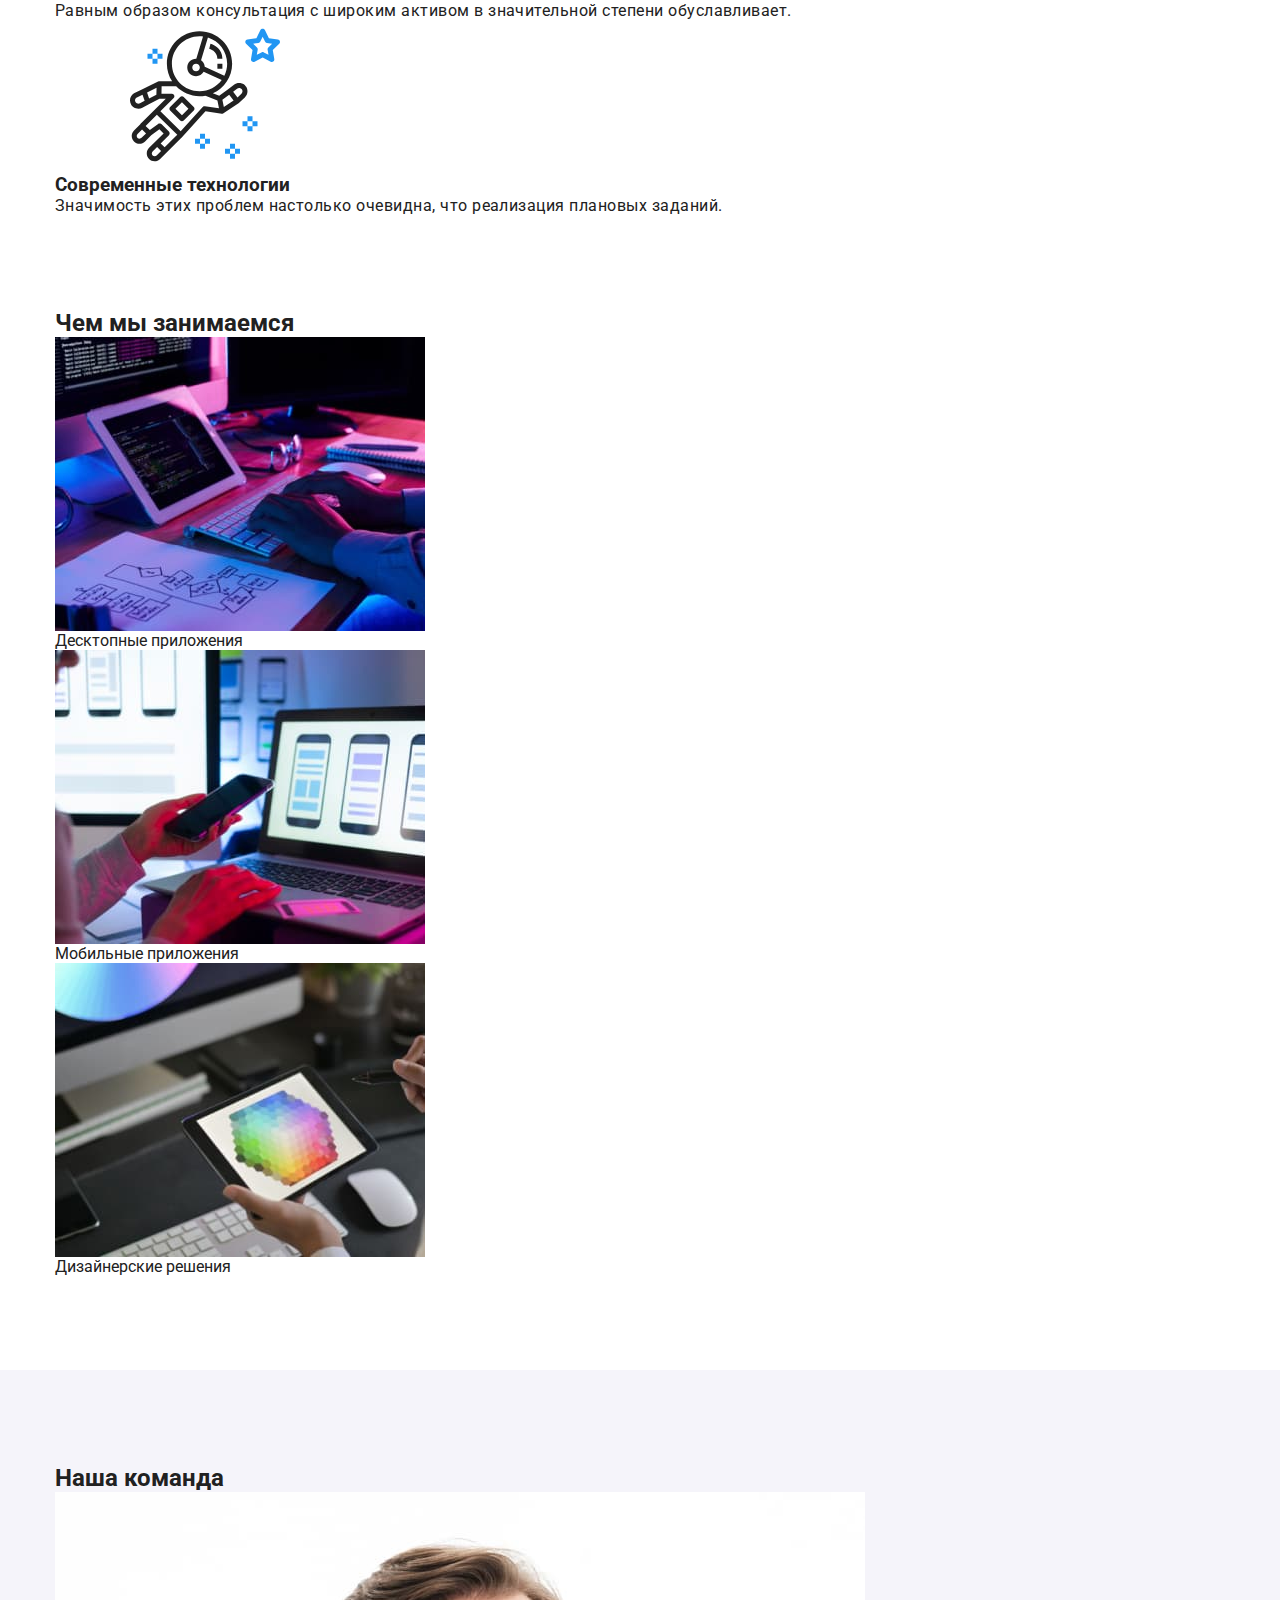
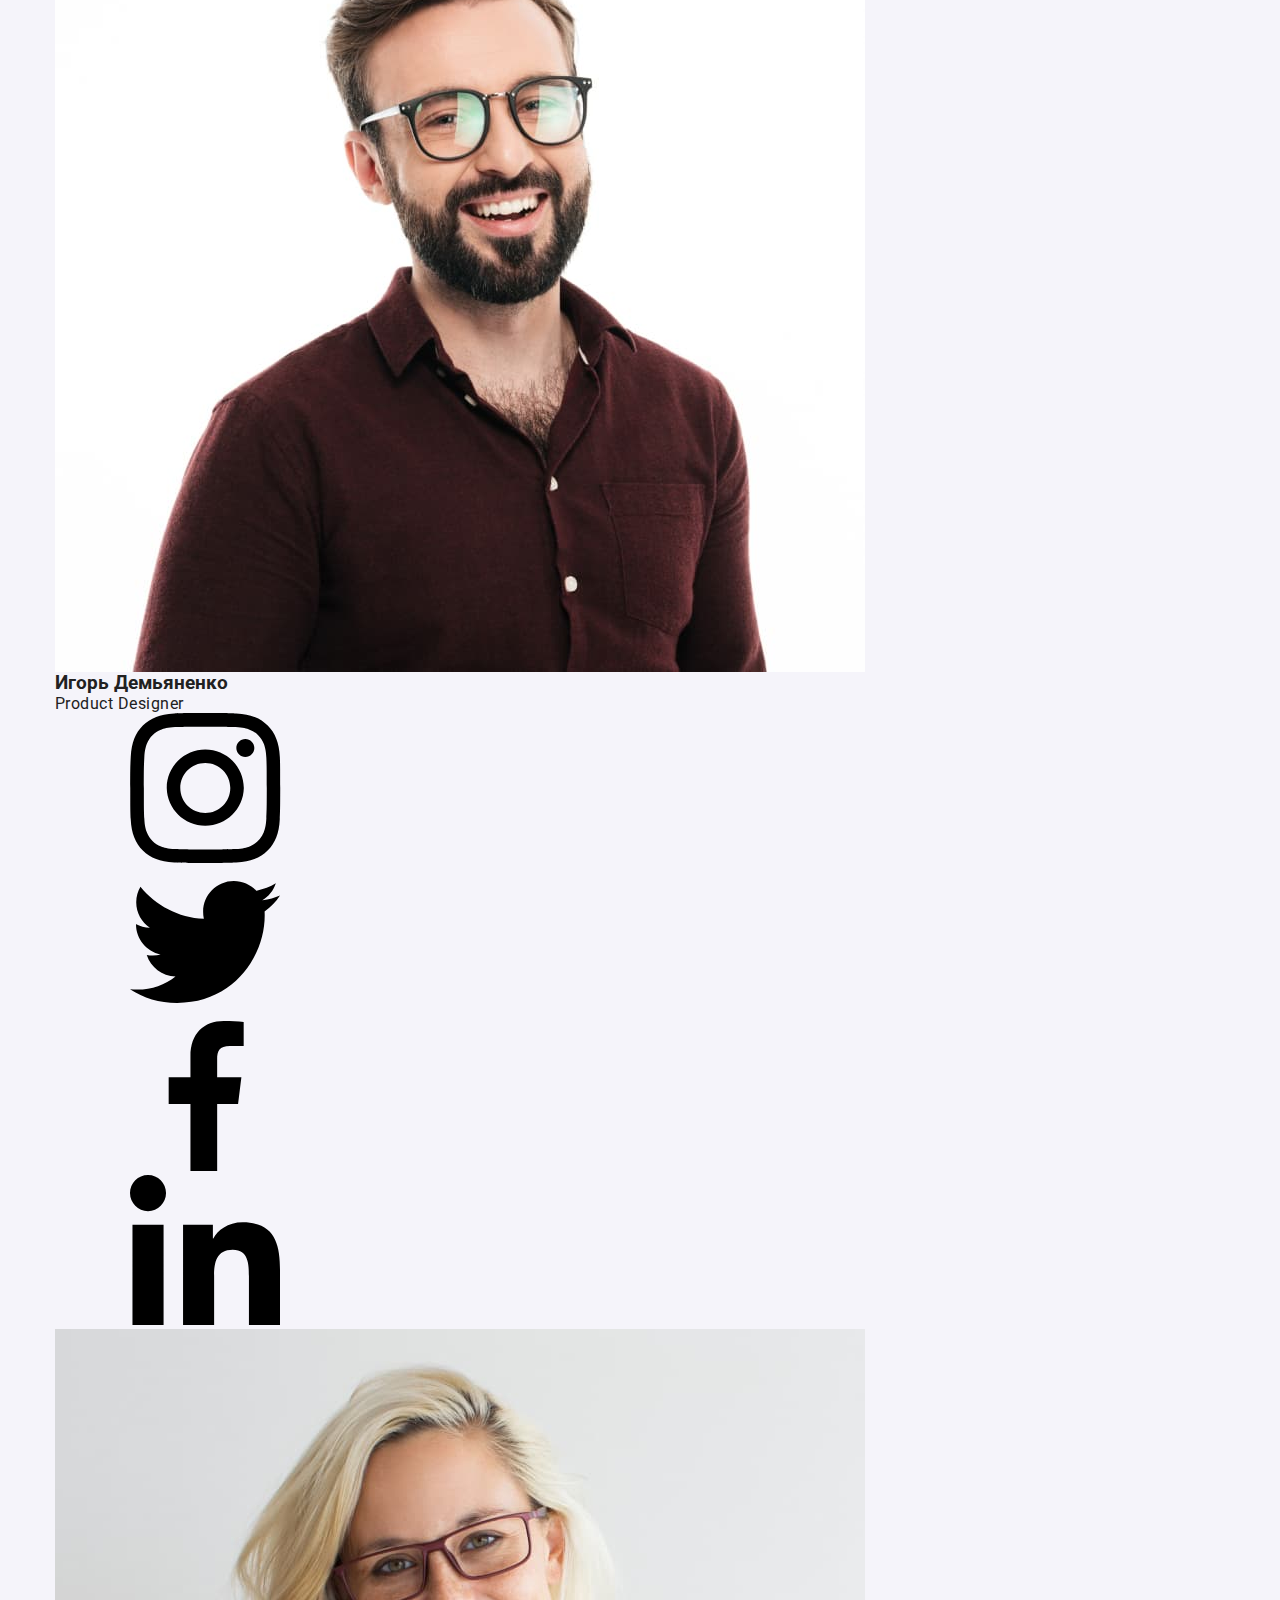
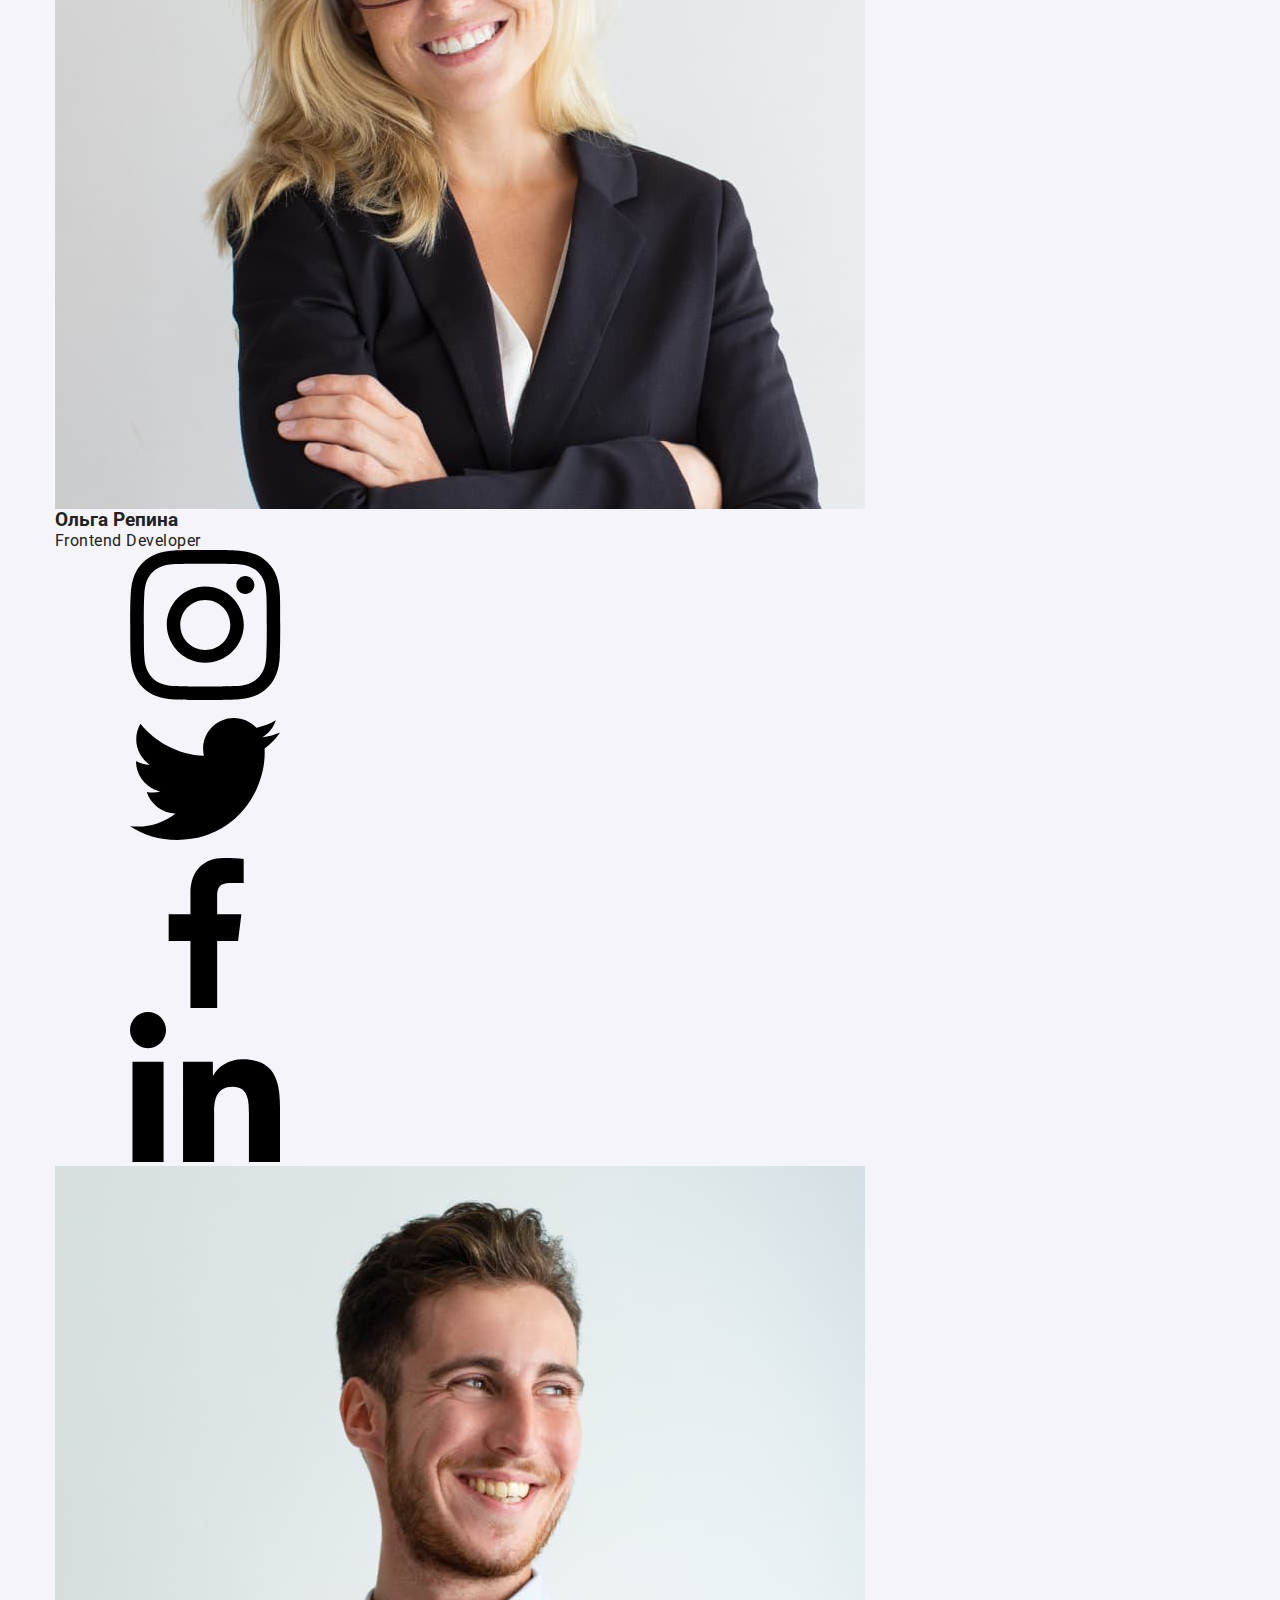
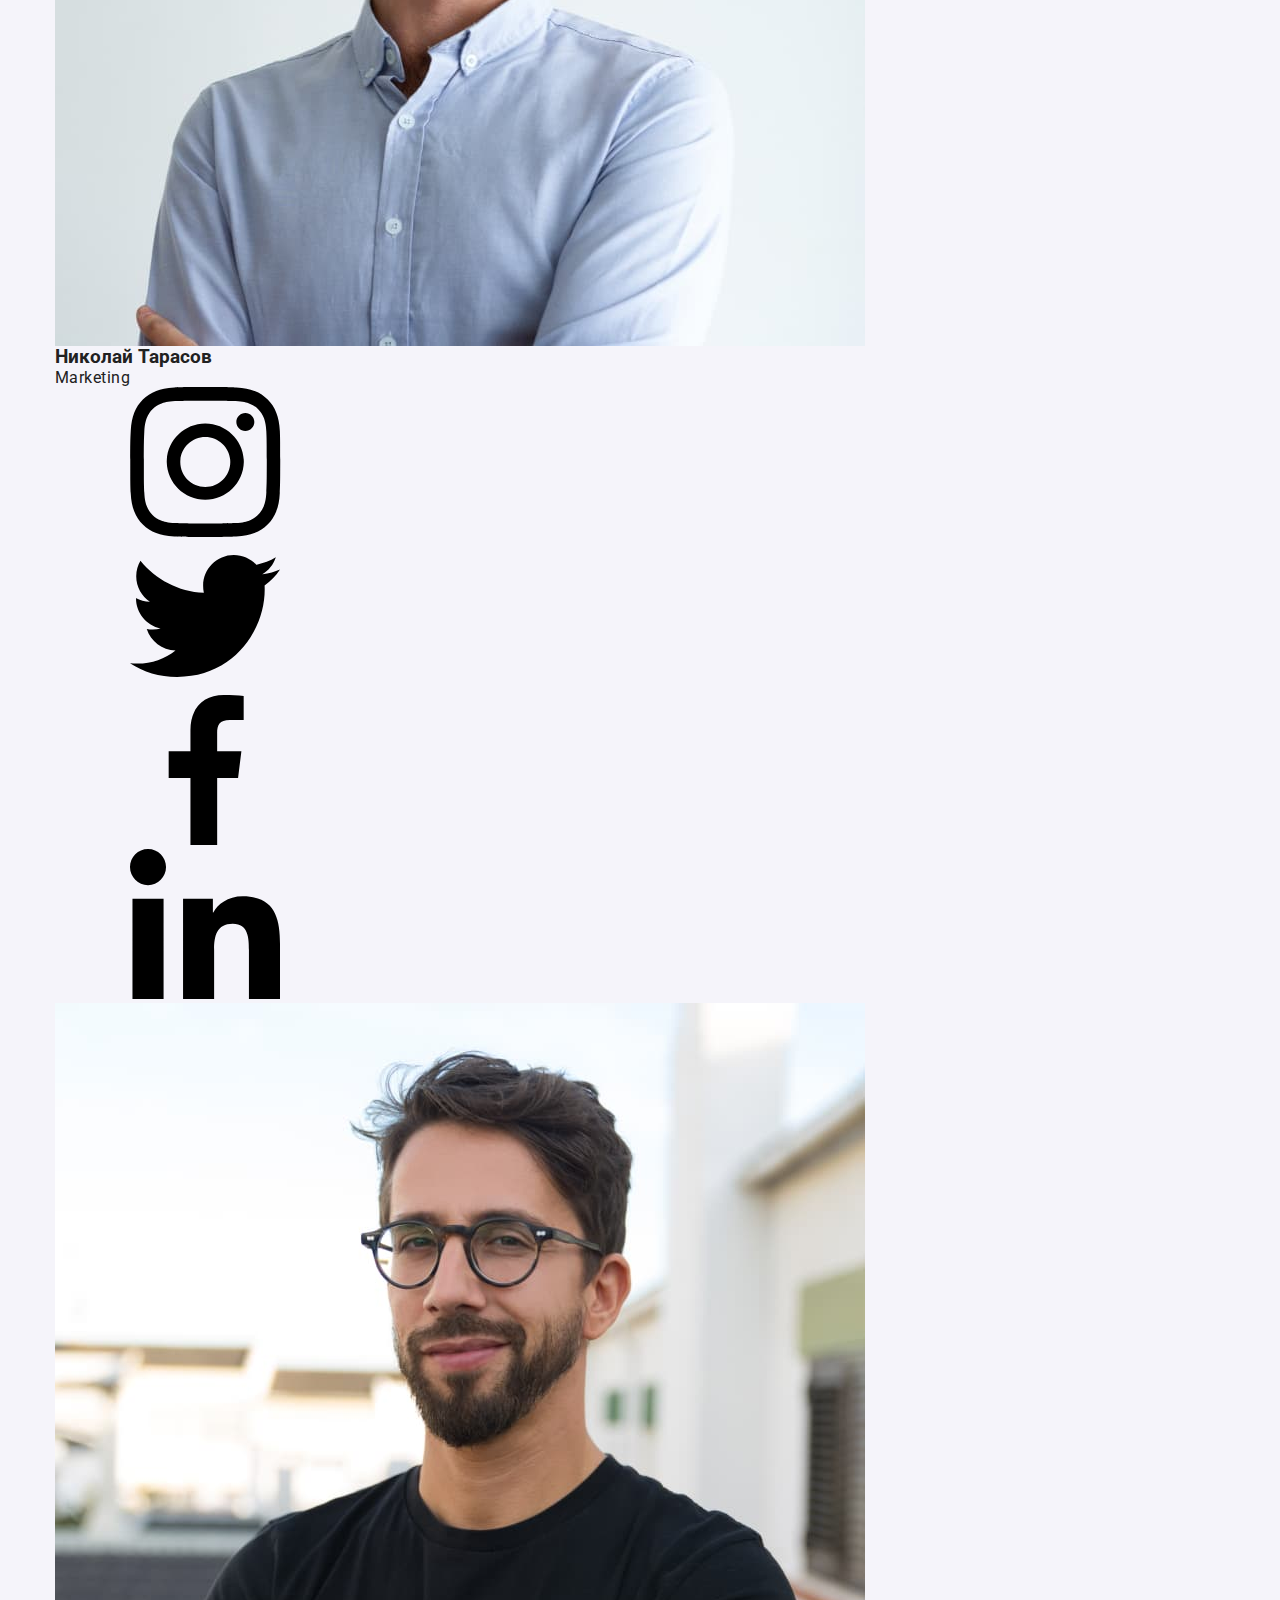
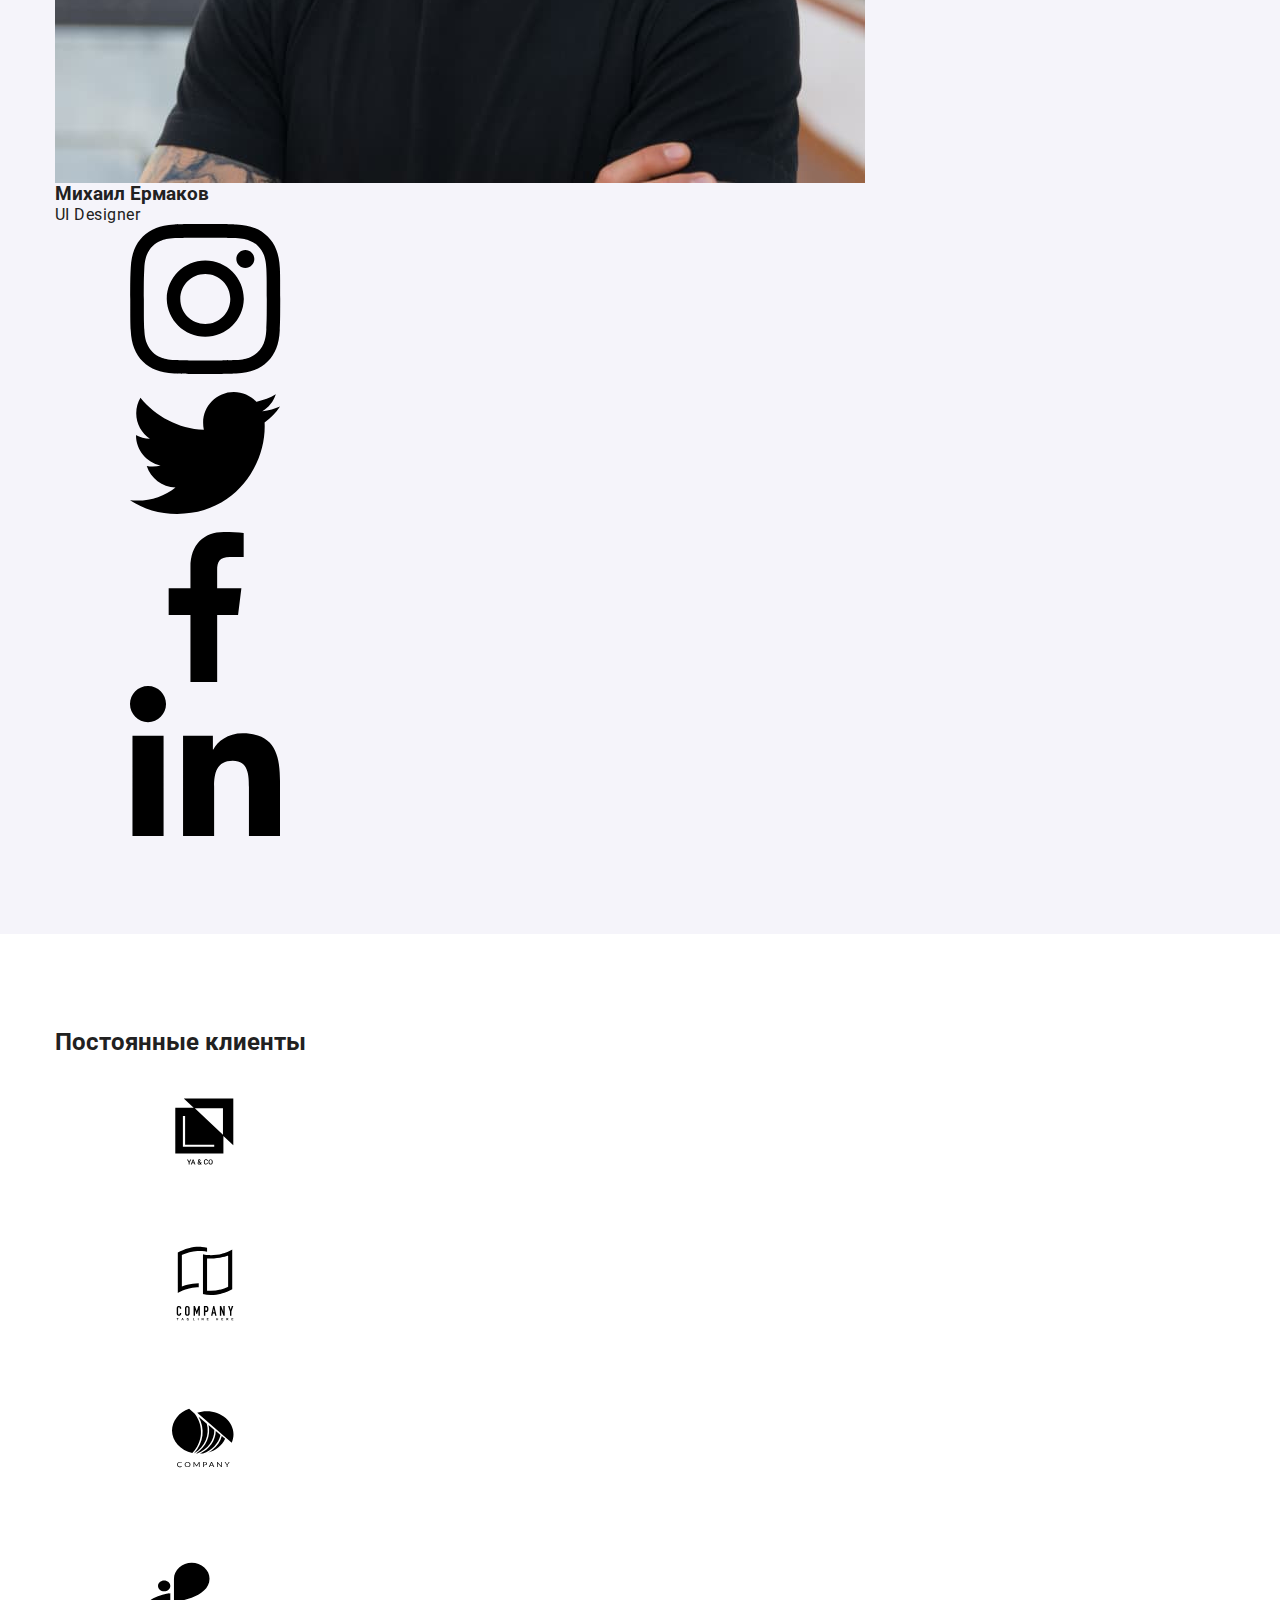
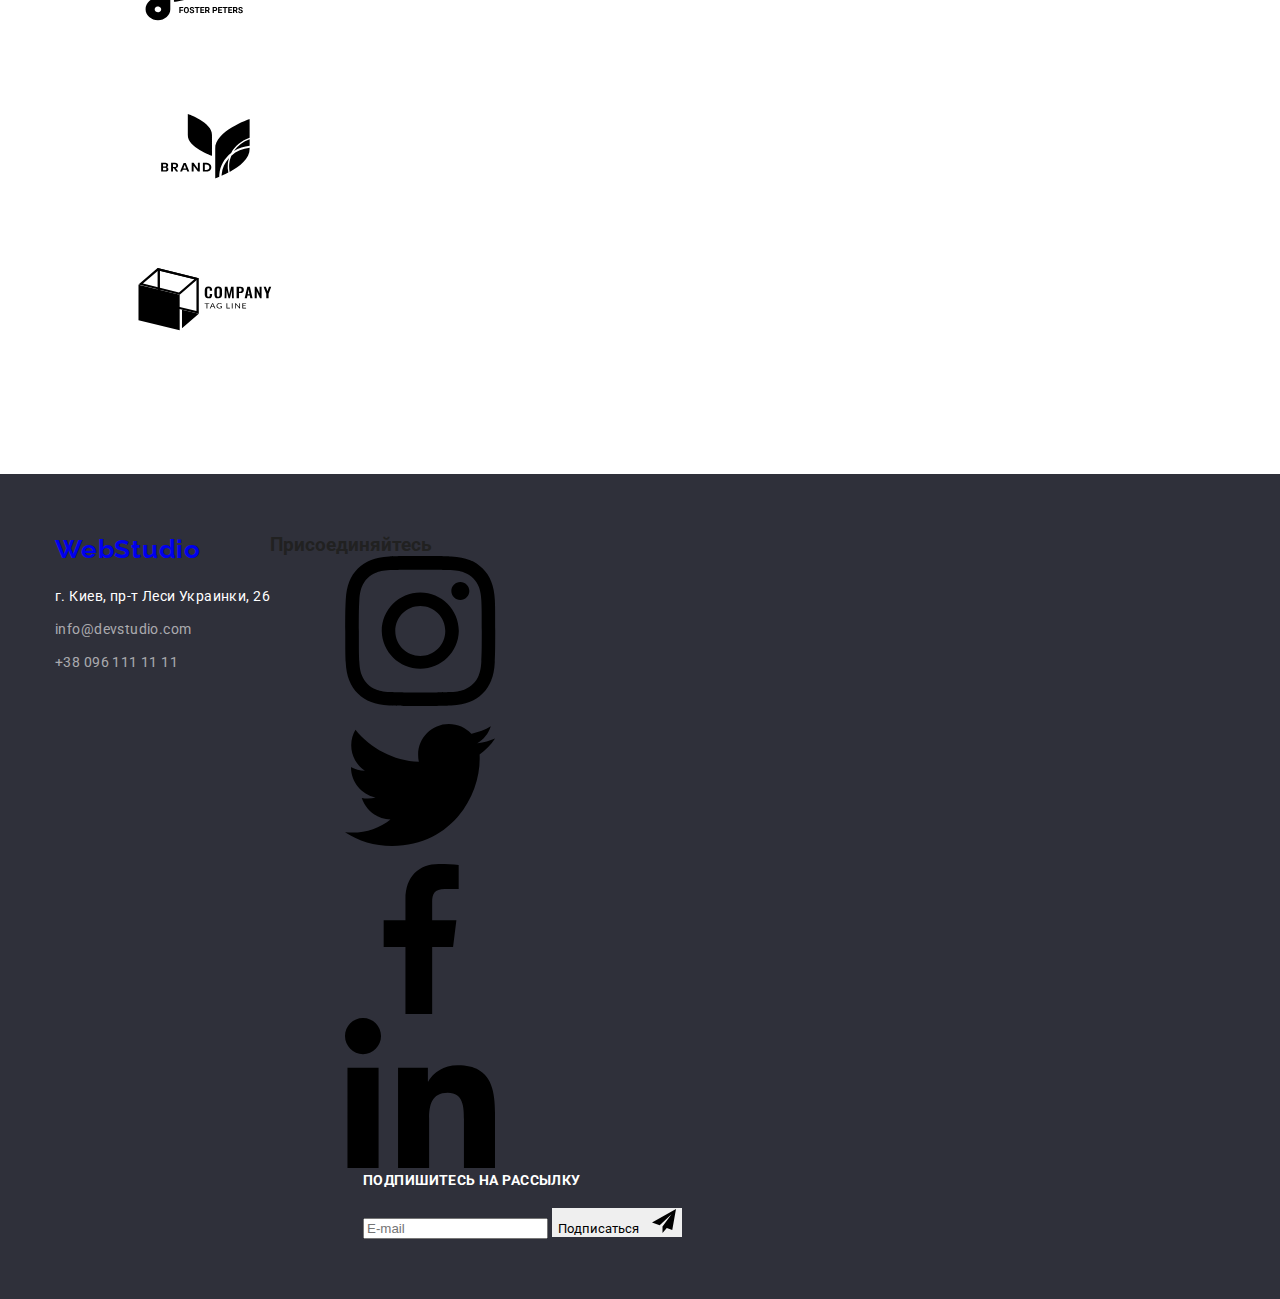
==== commit 142a191d: "refactor" ====
--- a/index.html
+++ b/index.html
@@ -17,47 +17,47 @@
 
   <body>
     <header class="header">
-      <div class="container header-container">
-        <nav class="header-navigation">
-          <a href="/" class="logo header-logo"
+      <div class="container header__container">
+        <nav class="header__navigation">
+          <a href="/" class="logo header__logo"
             ><span class="logo--accent">Web</span
             ><span class="logo--dark">Studio</span></a
           >
-          <ul class="list header-list">
-            <li class="header-item">
+          <ul class="list header__list">
+            <li class="header__item">
               <a
-                class="header-common header-link header-link-active"
+                class="header__common header__link header__link--active"
                 href="./index.html"
                 >Студия</a
               >
             </li>
-            <li class="header-item">
-              <a class="header-common header-link" href="./portfolio.html"
+            <li class="header__item">
+              <a class="header__common header__link" href="./portfolio.html"
                 >Портфолио</a
               >
             </li>
-            <li class="header-item">
-              <a class="header-common header-link" href="./contacts.html"
+            <li class="header__item">
+              <a class="header__common header__link" href="./contacts.html"
                 >Контакты</a
               >
             </li>
           </ul>
         </nav>
-        <ul class="list header-list header-contacts">
+        <ul class="list header__list header__contacts">
           <li>
             <a
-              class="header-common header-mail"
+              class="header__common header__mail"
               href="mailto:info@devstudio.com"
             >
-              <svg class="header-icon header-mail-icon">
+              <svg class="header__icon header__mail-icon">
                 <use href="./images/icons.svg#icon-envelope"></use>
               </svg>
               <span>info@devstudio.com</span></a
             >
           </li>
           <li>
-            <a class="header-common header-phone" href="tel:+380961111111">
-              <svg class="header-icon header-phone-icon">
+            <a class="header__common header__phone" href="tel:+380961111111">
+              <svg class="header__icon header__phone-icon">
                 <use href="./images/icons.svg#icon-smartphone"></use>
               </svg>
               <span>+38 096 111 11 11</span>
@@ -135,19 +135,19 @@
       <!--What we are doing-->
       <section class="section technologies">
         <div class="container">
-          <h2 class="technologies-title">Чем мы занимаемся</h2>
-          <ul class="list technologies-list">
-            <li class="technologies-item">
+          <h2 class="technologies__title">Чем мы занимаемся</h2>
+          <ul class="list technologies__list">
+            <li class="technologies__item">
               <img src="./images/desktop.jpg" alt="desktop" />
-              <div class="technologies-desc">Десктопные приложения</div>
-            </li>
-            <li class="technologies-item">
+              <div class="technologies__desc">Десктопные приложения</div>
+            </li>
+            <li class="technologies__item">
               <img src="./images/mobile.jpg" alt="mobile" />
-              <div class="technologies-desc">Мобильные приложения</div>
-            </li>
-            <li class="technologies-item">
+              <div class="technologies__desc">Мобильные приложения</div>
+            </li>
+            <li class="technologies__item">
               <img src="./images/tablet.jpg" alt="tablet" />
-              <div class="technologies-desc">Дизайнерские решения</div>
+              <div class="technologies__desc">Дизайнерские решения</div>
             </li>
           </ul>
         </div>
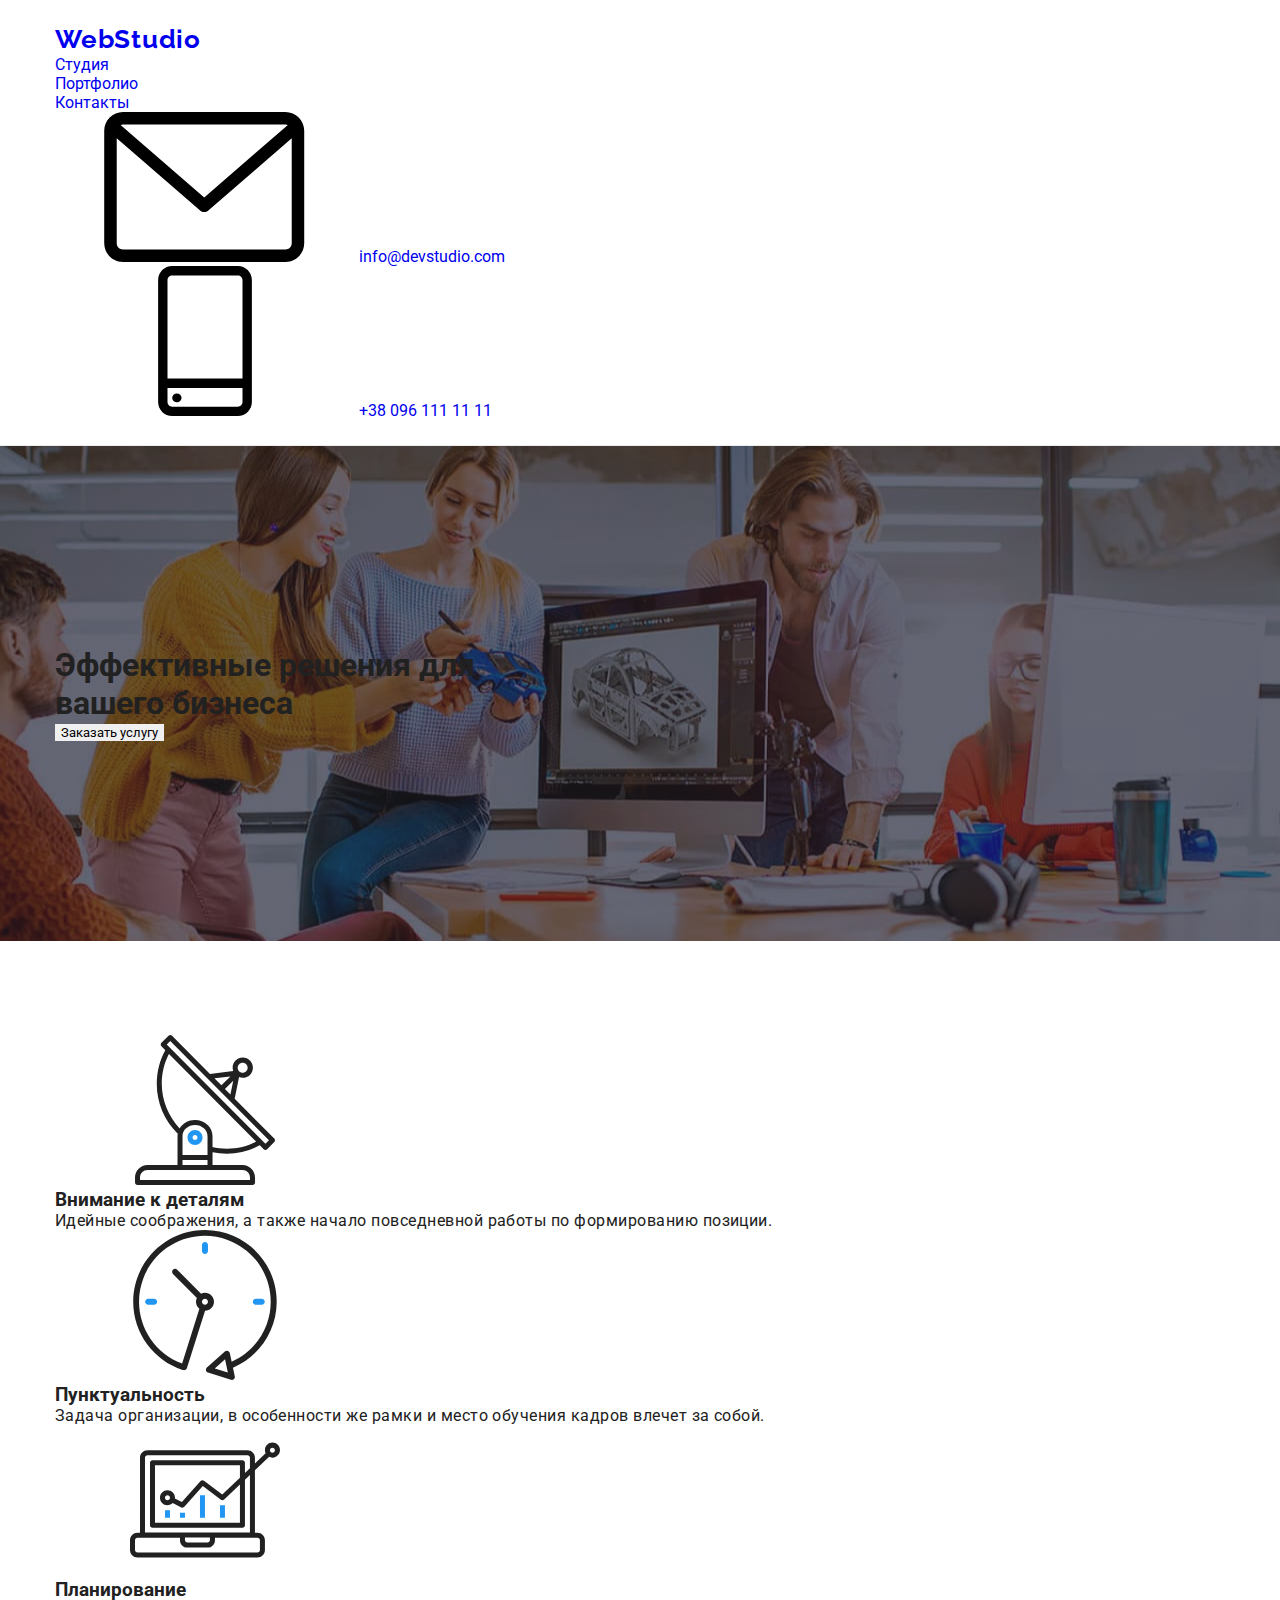
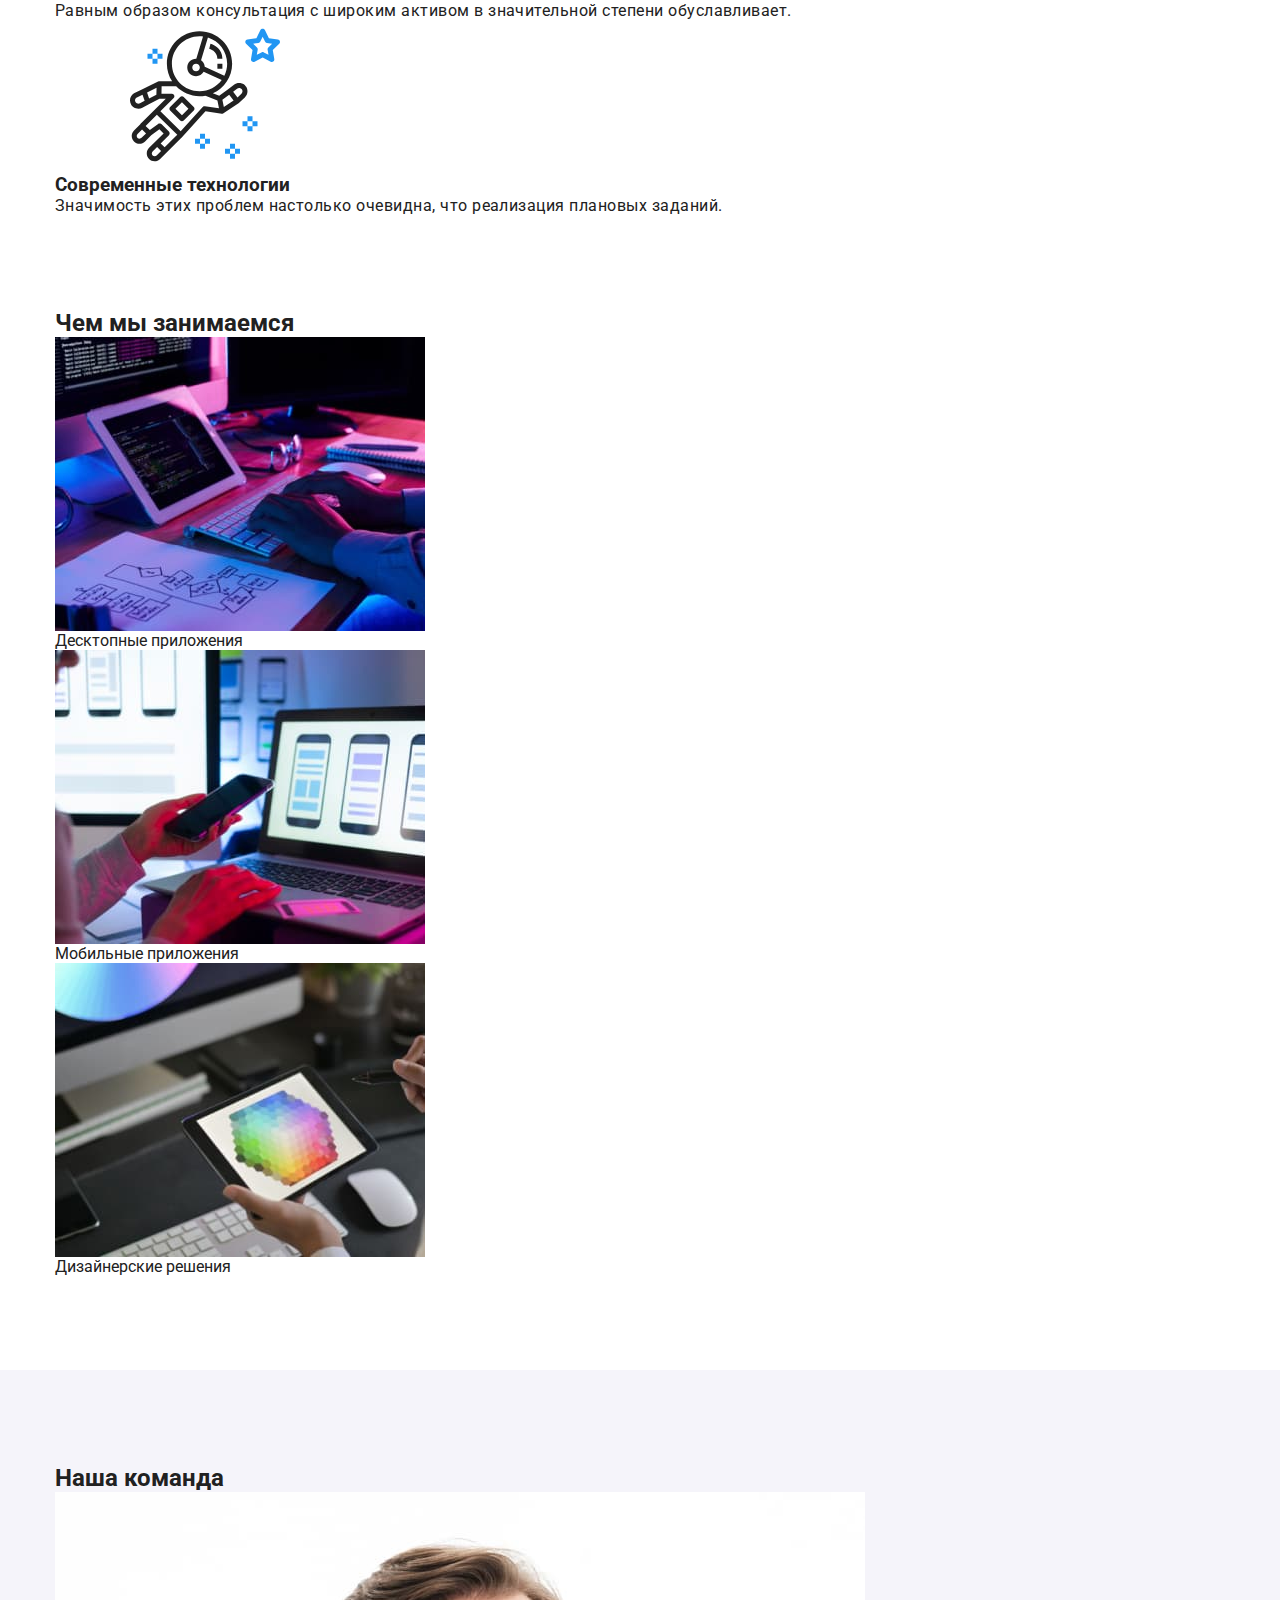
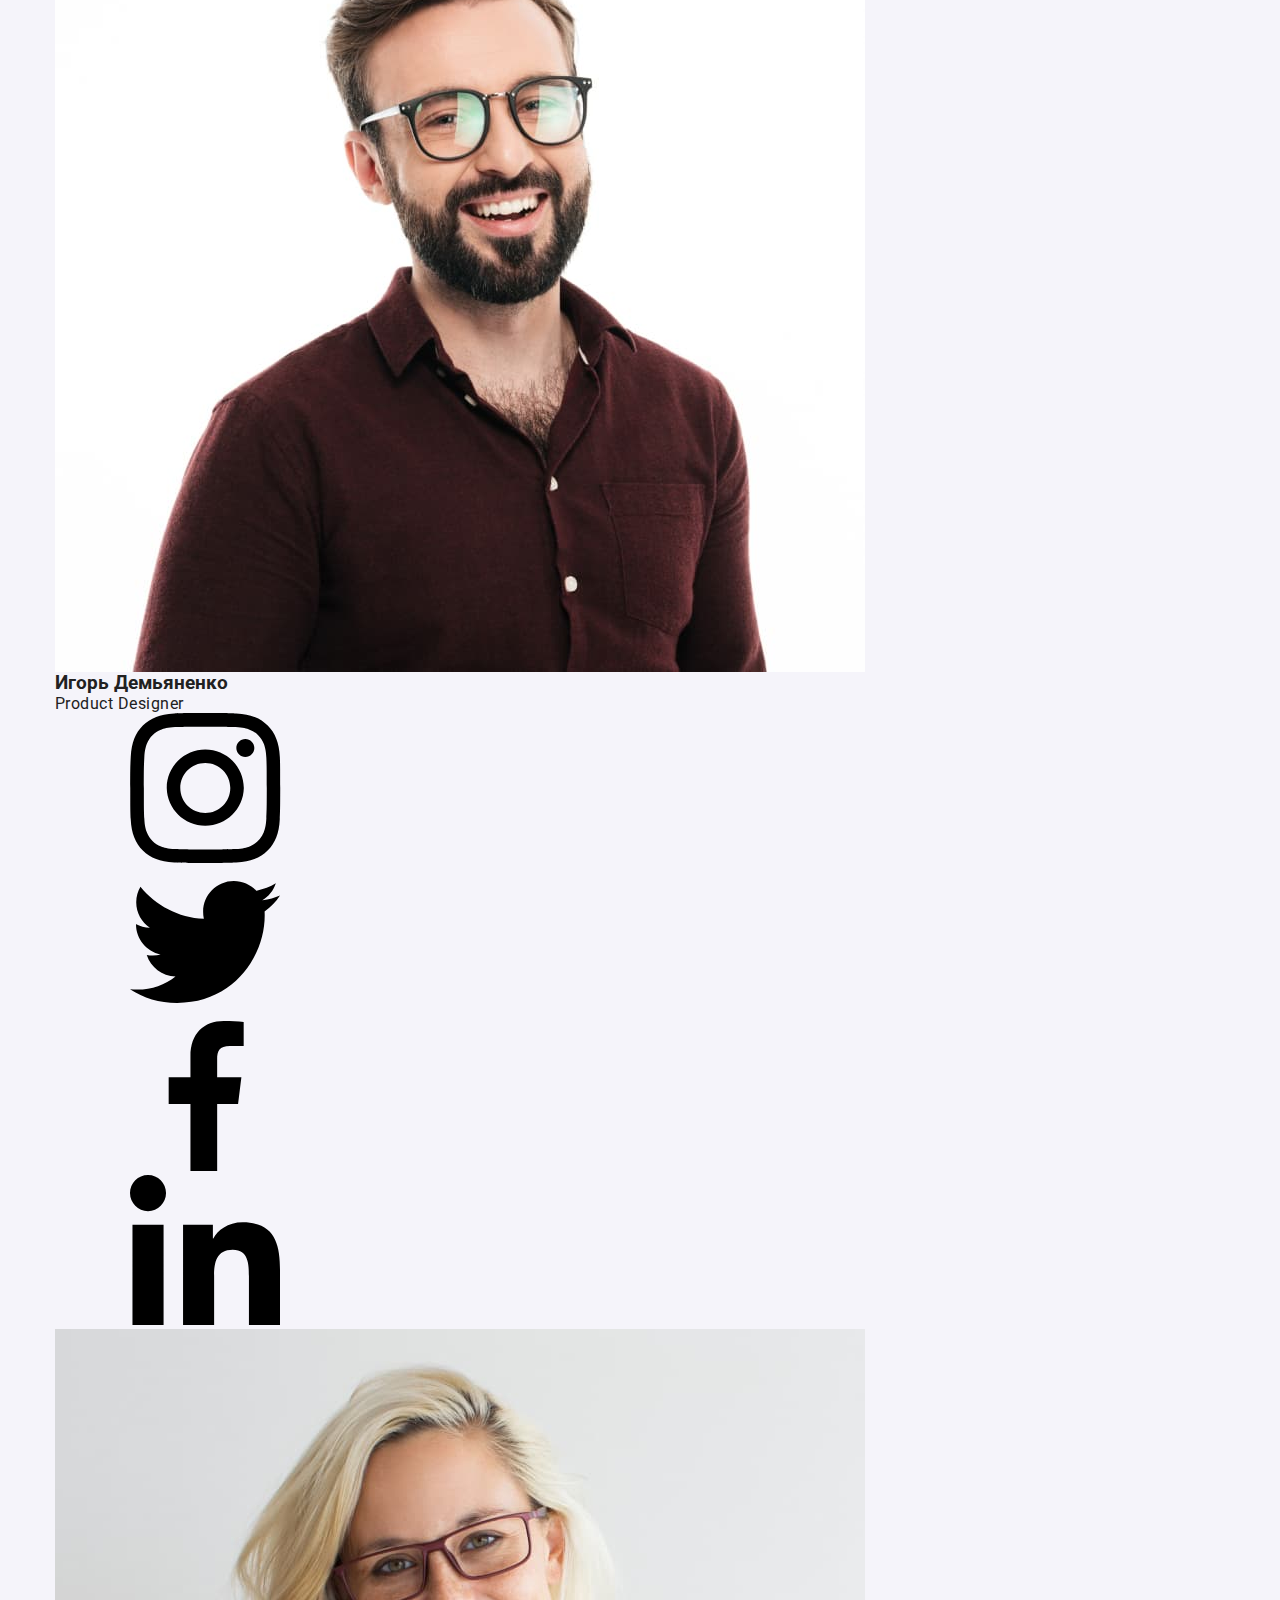
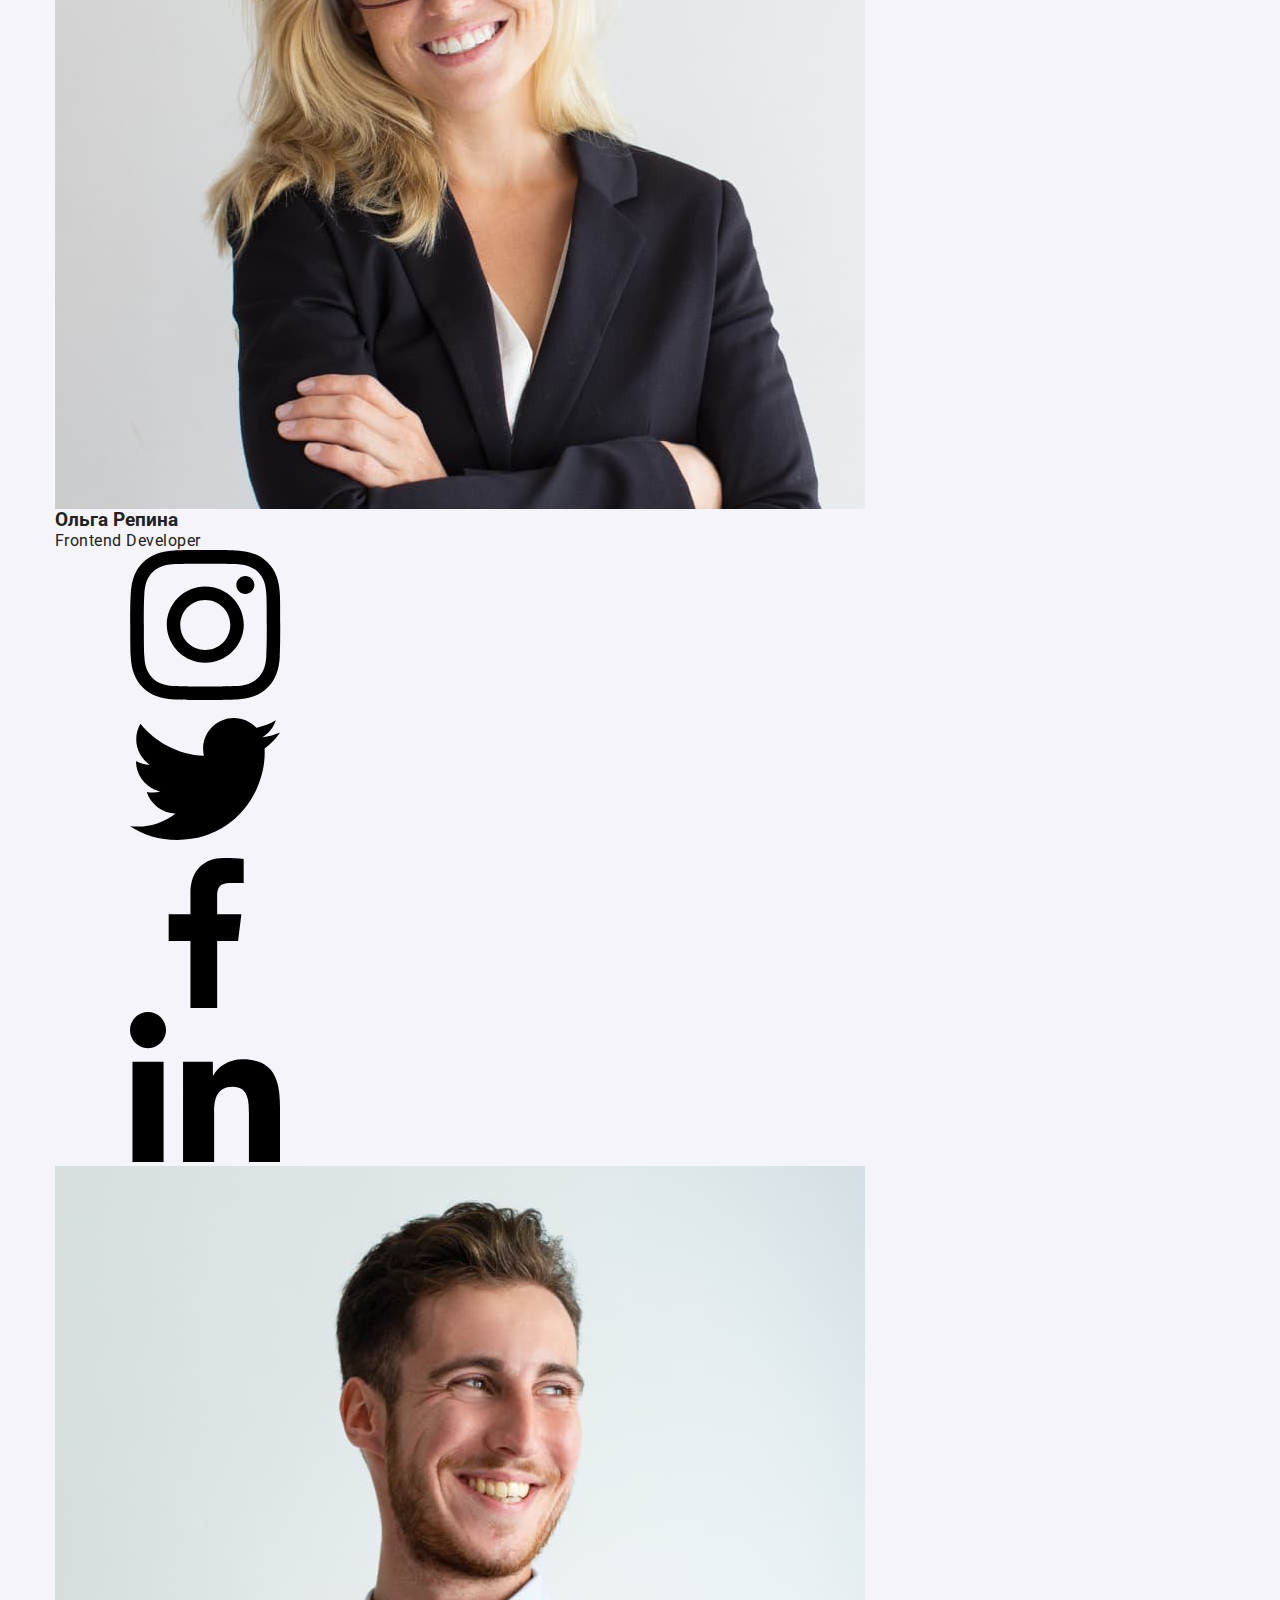
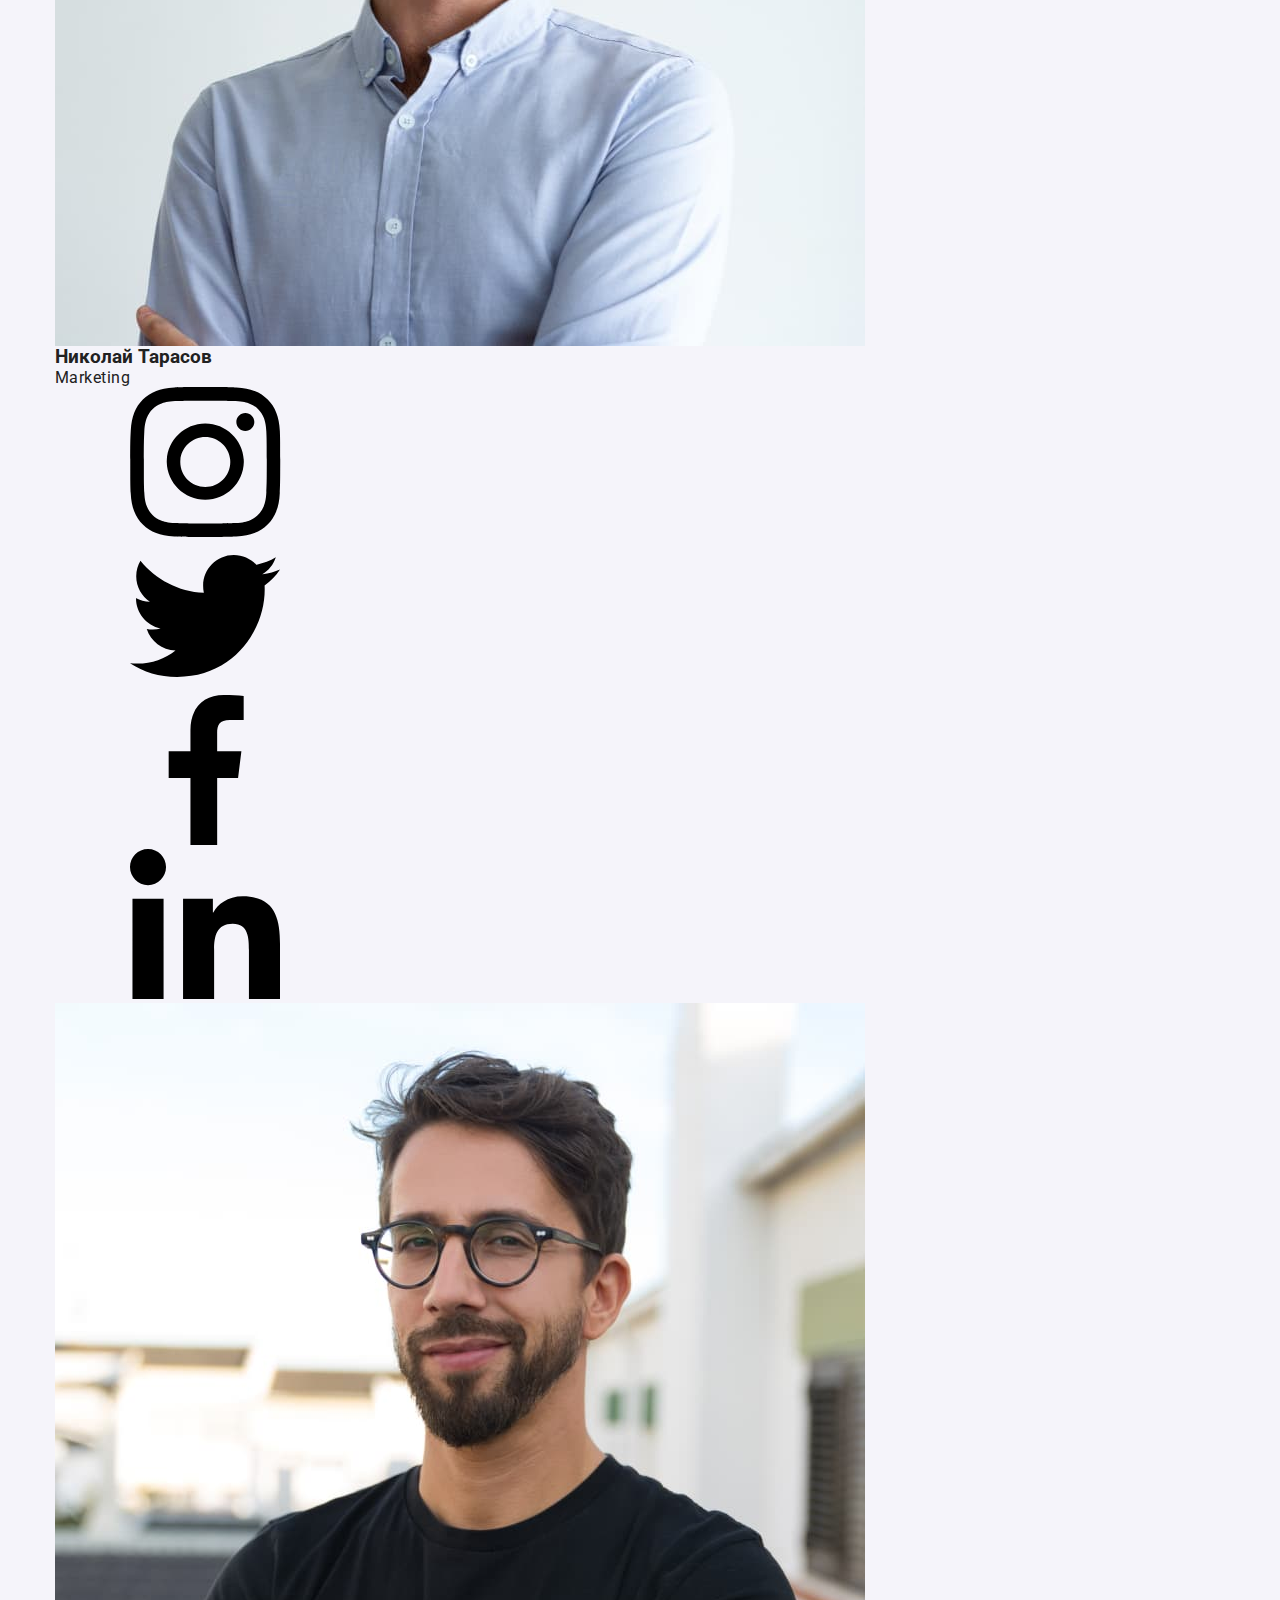
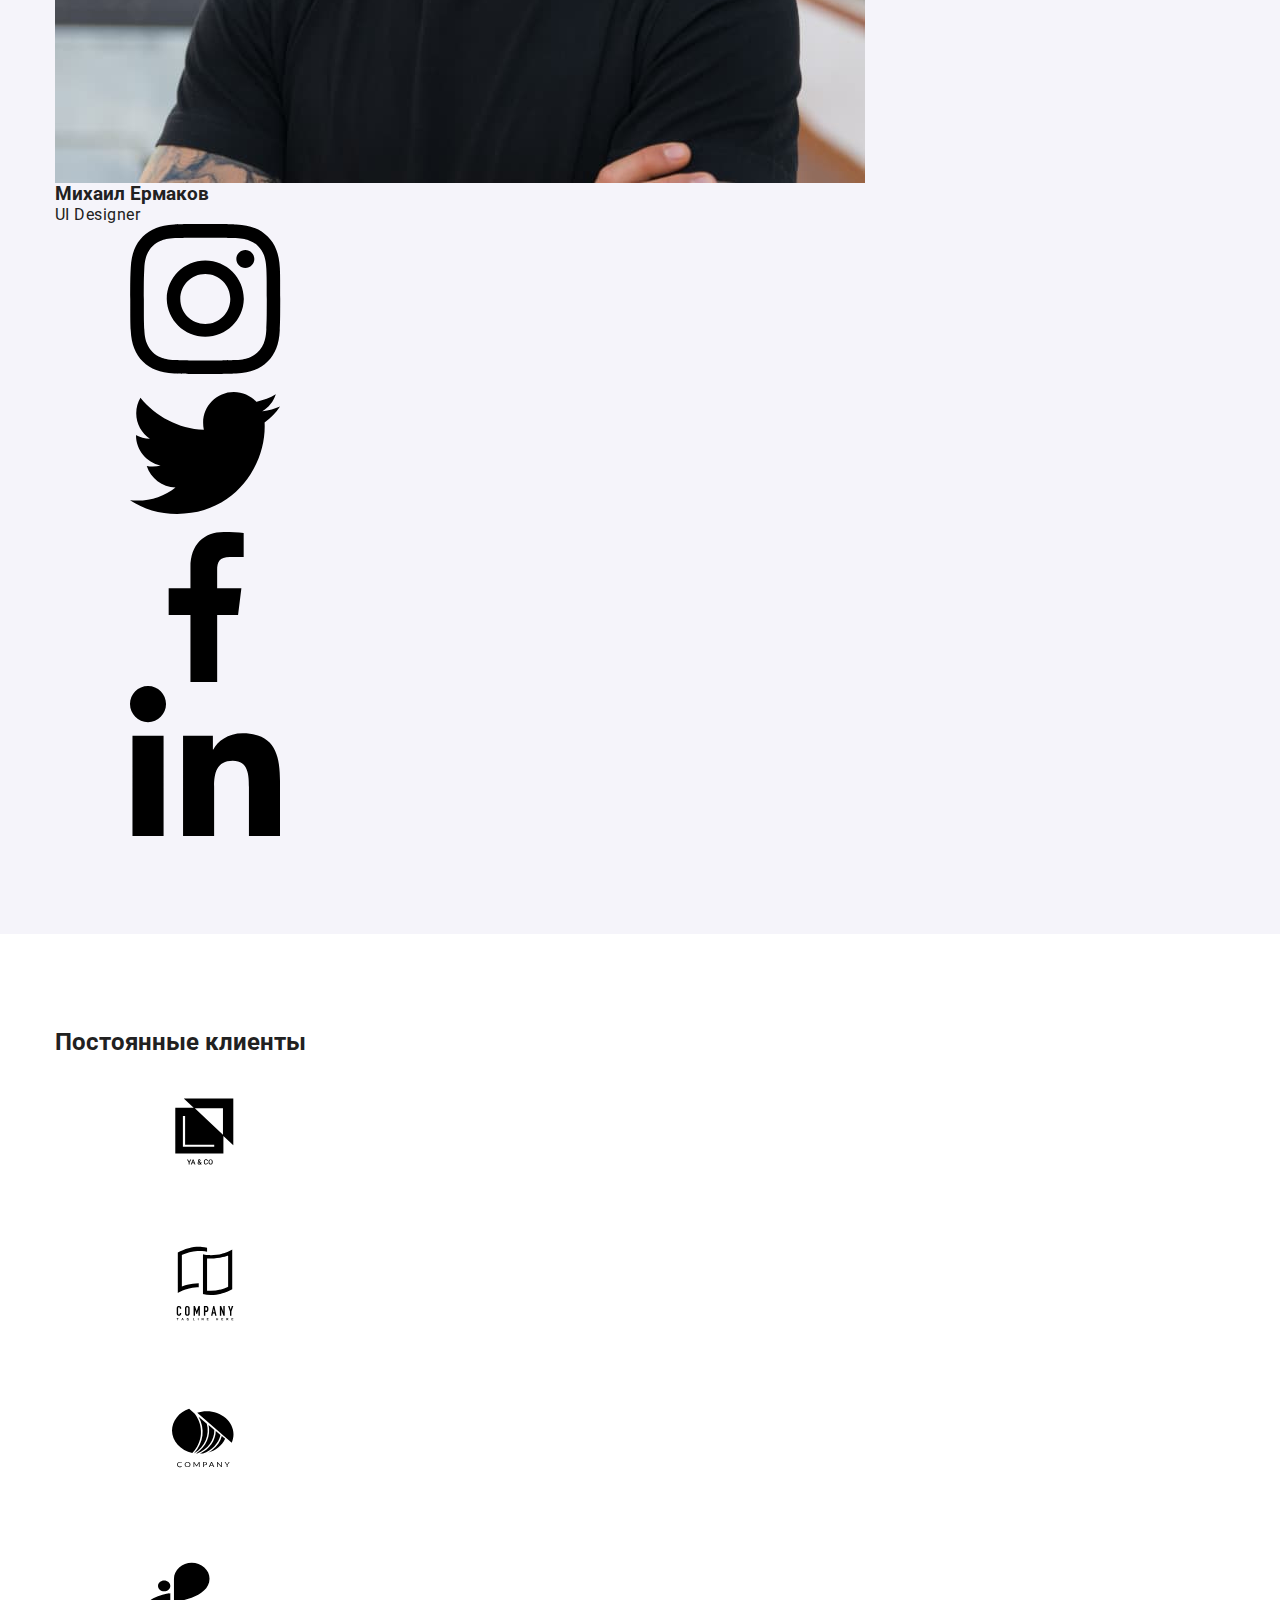
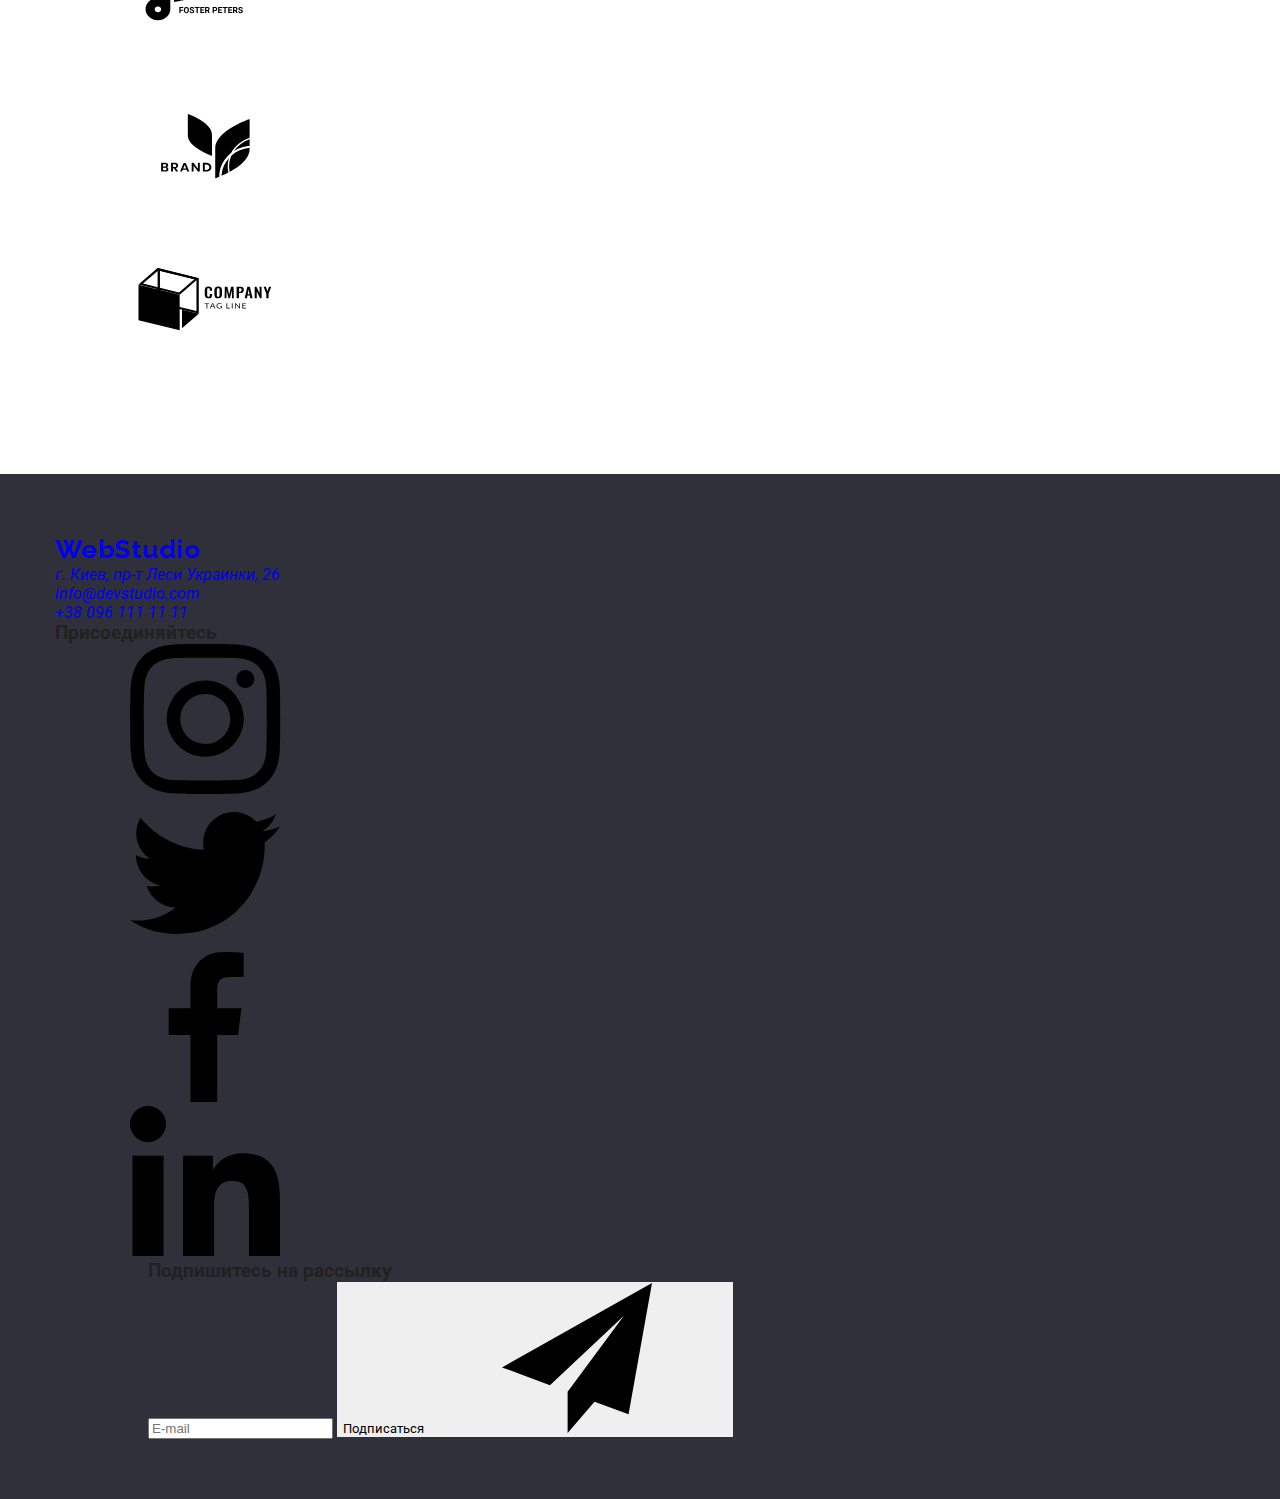
==== commit 05456622: "added footer BEM" ====
--- a/index.html
+++ b/index.html
@@ -450,41 +450,41 @@
       </section>
     </main>
     <footer class="footer">
-      <div class="container footer-container">
-        <div class="footer-information">
+      <div class="container footer__container">
+        <div class="footer__information">
           <div>
             <a href="/" class="logo"
               ><span class="logo--accent">Web</span
               ><span class="logo--light">Studio</span></a
             >
           </div>
-          <address class="footer-address">
-            <ul class="list footer-list">
-              <li class="footer-item">
+          <address class="footer__address">
+            <ul class="list footer__list">
+              <li class="footer__item">
                 <a
-                  class="footer-common footer-location"
+                  class="footer__common footer--light"
                   href="https://goo.gl/maps/UnjUkKcxQBW7BWVS7"
                   target="_blank"
                   rel="noopener nofollow noreferrer"
                   >г. Киев, пр-т Леси Украинки, 26</a
                 >
               </li>
-              <li class="footer-item">
+              <li class="footer__item">
                 <a
-                  class="footer-common footer-link"
+                  class="footer__common footer--gray"
                   href="mailto:info@devstudio.com"
                   >info@devstudio.com</a
                 >
               </li>
-              <li class="footer-item">
-                <a class="footer-common footer-link" href="tel:+380961111111"
+              <li class="footer__item">
+                <a class="footer__common footer--gray" href="tel:+380961111111"
                   >+38 096 111 11 11</a
                 >
               </li>
             </ul>
           </address>
         </div>
-        <div class="footer-details">
+        <div class="footer__details">
           <div class="social">
             <h3 class="social__title">Присоединяйтесь</h3>
             <ul class="list social__list">
@@ -539,17 +539,17 @@
             </ul>
           </div>
           <div class="subscribe">
-            <h3 class="subscribe-title">Подпишитесь на рассылку</h3>
-            <form action="#" class="subscribe-form">
+            <h3 class="subscribe__title">Подпишитесь на рассылку</h3>
+            <form action="#" class="subscribe__form">
               <input
                 type="email"
-                class="subscribe-input"
+                class="subscribe__input"
                 name="mail-subscribe"
                 placeholder="E-mail"
               />
-              <button type="submit" class="subscribe-button">
+              <button type="submit" class="subscribe__button">
                 Подписаться
-                <svg class="subscribe-icon">
+                <svg class="subscribe__icon">
                   <use href="./images/icons.svg#icon-send"></use>
                 </svg>
               </button>
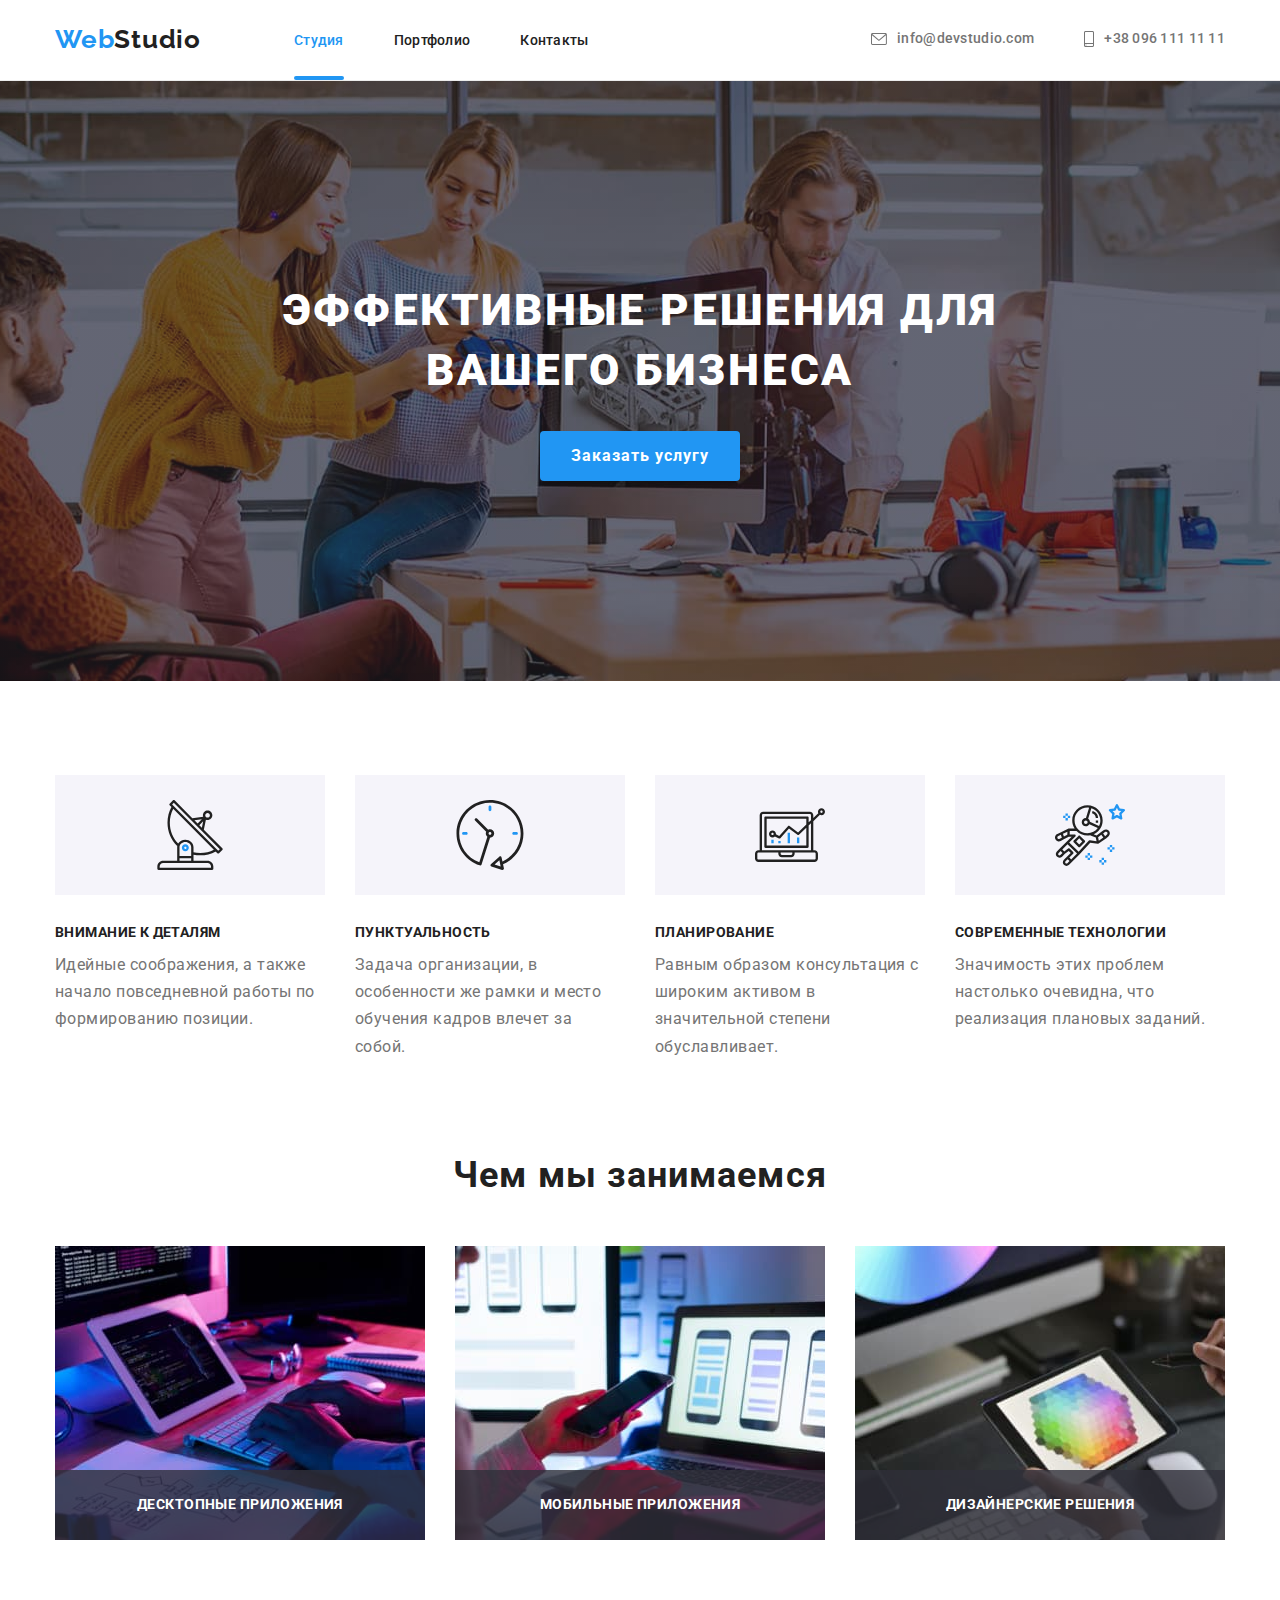
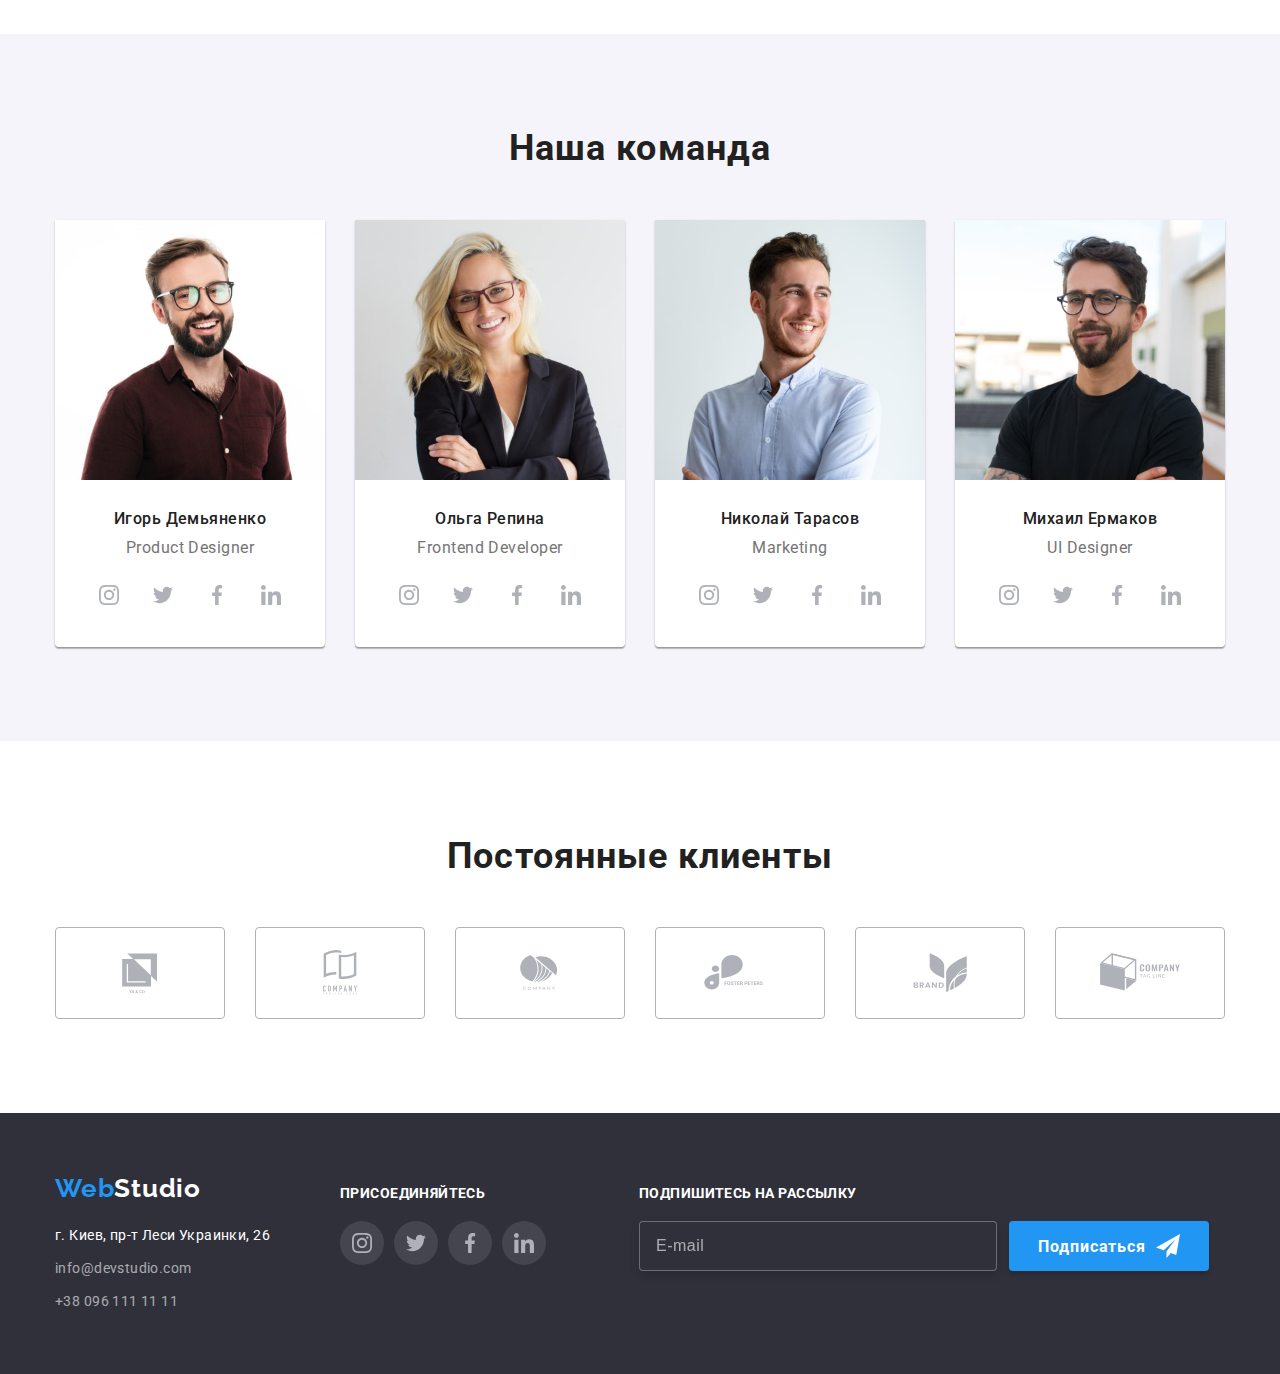
==== commit 161d45a3: "Added BEM naming to modal" ====
--- a/index.html
+++ b/index.html
@@ -12,7 +12,7 @@
       rel="stylesheet"
       href="https://github.com/sindresorhus/modern-normalize/blob/main/modern-normalize.css"
     />
-    <link rel="stylesheet" href="css/main.css" />
+    <link rel="stylesheet" href="css/main.min.css" />
   </head>
 
   <body>
@@ -560,88 +560,88 @@
     </footer>
     <div class="backdrop is-hidden" data-modal>
       <div class="modal">
-        <button class="modal-close" type="button" data-modal-close>
-          <svg class="modal-close-icon">
+        <button class="modal__close" type="button" data-modal-close>
+          <svg class="modal__close-icon">
             <use href="./images/icons.svg#icon-close"></use>
           </svg>
         </button>
-        <p class="modal-title">Оставьте свои данные, мы вам перезвоним</p>
-        <form action="#" class="modal-form">
-          <div class="modal-field">
-            <label for="user-name" class="form-input-text">Имя </label>
-            <div class="modal-input-wrap">
+        <p class="modal__title">Оставьте свои данные, мы вам перезвоним</p>
+        <form action="#" class="modal__form">
+          <div class="modal__input-field input-field">
+            <label for="user-name" class="input-field__text">Имя </label>
+            <div class="input-field__wrap">
               <input
                 type="text"
                 id="user-name"
                 name="user-name"
-                class="modal-form-input"
+                class="input-field__input"
                 required
                 minlength="2"
               />
-              <svg class="modal-form-icon">
+              <svg class="input-field__icon">
                 <use href="./images/icons.svg#icon-person"></use>
               </svg>
             </div>
           </div>
-          <div class="modal-field">
-            <label for="user-phone" class="form-input-text">Телефон</label>
-            <div class="modal-input-wrap">
+          <div class="modal__input-field input-field">
+            <label for="user-phone" class="input-field__text">Телефон</label>
+            <div class="input-field__wrap">
               <input
                 type="tel"
                 id="user-phone"
                 name="user-phone"
-                class="modal-form-input"
+                class="input-field__input"
                 required
               />
-              <svg class="modal-form-icon">
+              <svg class="input-field__icon">
                 <use href="./images/icons.svg#icon-phone"></use>
               </svg>
             </div>
           </div>
-          <div class="modal-field">
-            <label for="user-email" class="form-input-text">Почта</label>
-            <div class="modal-input-wrap">
+          <div class="modal__input-field input-field">
+            <label for="user-email" class="input-field__text">Почта</label>
+            <div class="input-field__wrap">
               <input
                 type="email"
                 id="user-email"
                 name="user-email"
-                class="modal-form-input"
+                class="input-field__input"
               />
-              <svg class="modal-form-icon">
+              <svg class="input-field__icon">
                 <use href="./images/icons.svg#icon-email"></use>
               </svg>
             </div>
           </div>
-          <div class="modal-feedback">
-            <label for="user-feedback" class="form-input-text"
+          <div class="modal__feedback feedback">
+            <label for="user-feedback" class="feedback__label"
               >Комментарий</label
             >
             <textarea
               name="feedback"
               id="user-feedback"
-              class="modal-form-feedback"
+              class="feedback__input"
               placeholder="Введите текст"
             ></textarea>
           </div>
-          <div class="modal-agreement">
-            <label class="checkbox-text">
+          <div class="modal__agreement">
+            <label class="fake-checkbox">
               <input
-                class="checkbox visually-hidden"
+                class="fake-checkbox__input visually-hidden"
                 type="checkbox"
                 name="agreement"
                 value="agreement"
               />
-              <span class="checkbox-item"></span>
-              <span class="modal-agreement-text"
+              <span class="fake-checkbox__item"></span>
+              <span class="fake-checkbox__text"
                 >Соглашаюсь с рассылкой и принимаю
-                <a href="" class="modal-agreement-link"
+                <a href="" class="fake-checkbox__text--underlined-accent"
                   >Условия договора</a
                 ></span
               >
             </label>
           </div>
-          <div class="modal-button-submit">
-            <button class="modal-button" type="submit">Отправить</button>
+          <div class="modal__button-submit">
+            <button class="modal__button" type="submit">Отправить</button>
           </div>
         </form>
       </div>
--- a/css/main.min.css
+++ b/css/main.min.css
@@ -0,0 +1,2 @@
+:root{--main-text-color: #212121;--alternative-text-color: #ffffff;--paragraph-text-color: #757575;--accent-color: #2196f3;--inactive-btn-color: #f5f4fa;--active-btn-color: #2196f3;--main-background-color: #ffffff;--dark-background-color: #2f303a;--light-background-color: #f5f4fa;--card-gap: 30px;--transition-duration: 250ms;--transition-timing-function: cubic-bezier(0.4, 0, 0.2, 1)}p,h1,h2,h3,h4,h5,h6{margin:0}ul{margin:0;padding:0;list-style:none}a{text-decoration:none}button{cursor:pointer;font-family:inherit;border:none}*,::before,::after{box-sizing:border-box}body{font-family:"Roboto", sans-serif;color:var(--main-text-color);margin:0}img{display:block;max-width:100%;height:auto}.section{padding-top:94px;padding-bottom:94px}.link{transition-property:color;transition-duration:var(--transition-duration);transition-timing-function:var(--transition-timing-function)}.link:hover,.link:focus{color:var(--accent-color)}.paragraph-common{font-weight:400;font-size:16px;letter-spacing:0.03em}.visually-hidden{position:absolute;clip:rect(0 0 0 0);width:1px;height:1px;margin:-1px}.is-hidden{visibility:hidden;opacity:0;pointer-events:none}.container{width:1200px;padding-left:15px;padding-right:15px;margin:0 auto}.logo{font-family:Raleway;font-weight:700;font-size:26px;line-height:1.19;letter-spacing:0.03em;display:block}.logo--accent{color:var(--accent-color)}.logo--dark{color:var(--main-text-color)}.logo--light{color:var(--alternative-text-color)}.social__list{display:flex;justify-content:center}.social__item{width:44px;height:44px}.social__item+.social__item{margin-left:10px}.social__link{width:100%;height:100%;border-radius:50%;display:flex;align-items:center;justify-content:center;color:#afb1b8;transition-property:background-color, color;transition-duration:var(--transition-duration);transition-timing-function:var(--transition-timing-function)}.social__link:hover,.social__link:focus{background-color:var(--accent-color);color:var(--main-background-color)}.social__link--dark{background-color:rgba(255,255,255,0.1)}.social__icon{width:20px;height:20px;fill:currentColor}.social__title{font-size:14px;line-height:16px;letter-spacing:0.03em;text-transform:uppercase;color:var(--alternative-text-color);margin-bottom:20px}.services{background-image:linear-gradient(rgba(47,48,58,0.4), rgba(47,48,58,0.4)),url("../images/services-bg.jpg");background-color:var(--dark-background-color);background-repeat:no-repeat;background-size:auto;background-position:center;padding-top:200px;padding-bottom:200px}.services__title{font-weight:900;font-size:44px;line-height:1.36;text-align:center;letter-spacing:0.06em;text-transform:uppercase;color:var(--alternative-text-color)}.services__button{font-family:inherit;font-weight:bold;font-size:16px;line-height:1.87;align-items:center;text-align:center;letter-spacing:0.06em;color:var(--alternative-text-color);background:#2196f3;box-shadow:0px 4px 4px rgba(0,0,0,0.15);border-radius:4px;min-width:200px;min-height:50px;margin:30px auto 0 auto;display:block}.advantages{background-color:var(--main-background-color)}.advantages__title{font-weight:700;font-size:14px;line-height:1.14;letter-spacing:0.03em;text-transform:uppercase;color:var(--main-text-color);margin-bottom:10px}.advantages__item{width:270px}.advantages__item:not(:last-child){margin-right:var(--card-gap)}.advantages__thumb{background-color:var(--light-background-color);height:120px;margin-bottom:var(--card-gap);display:flex;justify-content:center;align-items:center}.advantages__icon{width:70px;height:70px}.advantages__text{line-height:1.71;color:var(--paragraph-text-color)}.advantages__list{display:flex;flex-basis:calc(100% / 4 - var(--card-gap))}.technologies{background-color:var(--main-background-color);padding-top:0}.technologies__title{font-weight:700;font-size:36px;line-height:42px;text-align:center;letter-spacing:0.03em;color:var(--main-text-color);margin-bottom:50px}.technologies__list{display:flex;flex-basis:calc(100% / 3 - var(--card-gap));margin-right:calc(-1 * var(--card-gap))}.technologies__item{position:relative}.technologies__item:not(:last-child){margin-right:var(--card-gap)}.technologies__desc{background:rgba(47,48,58,0.8);font-weight:bold;font-size:14px;line-height:1.14;text-align:center;letter-spacing:0.03em;text-transform:uppercase;color:var(--alternative-text-color);display:flex;justify-content:center;align-items:center;height:70px;position:absolute;left:0;right:0;bottom:0}.team{background-color:var(--light-background-color)}.team__title{font-weight:700;font-size:36px;line-height:1.16;text-align:center;letter-spacing:0.03em;color:var(--main-text-color);margin-bottom:50px}.team__member{font-weight:500;font-size:16px;line-height:1.18;text-align:center;letter-spacing:0.03em;color:var(--main-text-color);margin-bottom:10px}.team__role{line-height:1.18;text-align:center;color:var(--paragraph-text-color);margin-bottom:16px}.team__list{display:flex;flex-basis:calc(100% / 4 - var(--card-gap))}.team__item{background-color:var(--main-background-color);box-shadow:0px 1px 3px rgba(0,0,0,0.12),0px 1px 1px rgba(0,0,0,0.14),0px 2px 1px rgba(0,0,0,0.2);border-radius:0px 0px 4px 4px}.team__item:not(:last-child){margin-right:var(--card-gap)}.team__card{padding-top:30px;padding-bottom:30px}.customers__title{font-weight:700;font-size:36px;line-height:42px;text-align:center;letter-spacing:0.03em;color:var(--main-text-color);margin-bottom:50px}.customers__item:not(:last-child){margin-right:var(--card-gap)}.customers__list{display:flex;flex-basis:calc(100% / 6 - var(--card-gap))}.customers__link{display:flex;justify-content:center;align-items:center;height:92px;width:170px;border:1px solid #afb1b8;border-radius:4px;color:#afb1b8;transition-property:border-color, color;transition-duration:var(--transition-duration);transition-timing-function:var(--transition-timing-function)}.customers__link:focus,.customers__link:hover{border-color:var(--active-btn-color);color:var(--active-btn-color)}.customers__icon{width:100%;height:100%;fill:currentColor}.projects{background-color:var(--main-background-color)}.projects__name{font-weight:700;font-size:18px;line-height:2;letter-spacing:0.06em;color:var(--main-text-color)}.projects__type{line-height:1.87;color:var(--paragraph-text-color)}.projects__list{display:flex;flex-wrap:wrap;margin-left:calc(-1 * var(--card-gap));margin-top:calc(-1 * var(--card-gap));flex-basis:calc(100% / 3 - var(--card-gap))}.projects__item{background-color:var(--main-background-color);margin-left:var(--card-gap);margin-top:var(--card-gap)}.projects__item:hover .projects__details{transform:translateY(0)}.projects__bottom{border:1px solid #eeeeee;padding:20px 24px}.projects__top{position:relative;overflow:hidden}.projects__details{position:absolute;top:0;left:0;background-color:rgba(33,150,243,0.9);padding:63px 24px;font-size:18px;line-height:1.56;letter-spacing:0.03em;color:var(--alternative-text-color);height:100%;overflow:auto;transform:translateY(100%);transition:transform 300ms linear}.projects__link{display:block;transition-property:box-shadow;transition-duration:var(--transition-duration);transition-timing-function:var(--transition-timing-function)}.projects__link:hover,.projects__link:focus{box-shadow:0px 1px 1px rgba(0,0,0,0.12),0px 4px 4px rgba(0,0,0,0.06),1px 4px 6px rgba(0,0,0,0.16)}.projects__name{margin-bottom:4px}.filter{display:flex;justify-content:center;margin-bottom:56px}.filter__button{font-family:inherit;border-radius:4px;font-weight:500;font-size:16px;line-height:1.62;text-align:center;letter-spacing:0.03em;cursor:pointer;color:var(--main-text-color);background-color:var(--inactive-btn-color);padding:6px 22px;transition-property:background-color, color, box-shadow;transition-duration:var(--transition-duration);transition-timing-function:var(--transition-timing-function)}.filter__button--active,.filter__button:hover,.filter__button:focus{background-color:var(--active-btn-color);color:var(--alternative-text-color);box-shadow:0px 3px 1px rgba(0,0,0,0.1),0px 1px 2px rgba(0,0,0,0.08),0px 2px 2px rgba(0,0,0,0.12)}.filter__item:not(:last-child){margin-right:8px}.backdrop{width:100vw;height:100vh;background-color:rgba(0,0,0,0.2);position:fixed;top:0;transition-property:opacity, visibility;transition-duration:500ms;transition-timing-function:var(--transition-timing-function)}.backdrop.is-hidden .modal{transform:scale(1.2) translate(-100%);transition:transform 1000ms}.modal{position:absolute;width:528px;min-height:581px;left:50%;top:50%;padding:40px;background-color:var(--main-background-color);box-shadow:0px 1px 3px rgba(0,0,0,0.12),0px 1px 1px rgba(0,0,0,0.14),0px 2px 1px rgba(0,0,0,0.2);border-radius:4px;transform:translate(-50%, -50%) scale(1);transition:transform 1000ms}.modal__close{width:30px;height:30px;border:1px solid rgba(0,0,0,0.1);border-radius:50%;background-color:transparent;position:absolute;top:10px;right:10px;display:flex;justify-content:center;align-items:center}.modal__close:hover,.modal__close:focus{outline:none;border-color:var(--active-btn-color);color:var(--active-btn-color)}.modal__close-icon{width:17px;height:17px;fill:currentColor}.modal__title{font-weight:bold;font-size:20px;line-height:1.15;text-align:center;letter-spacing:0.03em;color:var(--main-text-color);margin-bottom:12px}.modal__input-field{margin-bottom:10px}.modal__button{width:200px;height:50px;background:var(--active-btn-color);box-shadow:0px 4px 4px rgba(0,0,0,0.15);border-radius:4px;font-weight:bold;font-size:16px;line-height:1.87;text-align:center;letter-spacing:0.06em;color:var(--alternative-text-color)}.modal__button-submit{display:flex;justify-content:center;align-items:center}.modal__agreement{margin-bottom:30px}.modal__feedback{margin-bottom:20px}.input-field__text{display:inline-block;font-size:12px;line-height:1.16;letter-spacing:0.01em;color:var(--paragraph-text-color);margin-bottom:4px}.input-field__wrap{position:relative;cursor:pointer}.input-field__input{width:448px;height:40px;border:1px solid rgba(33,33,33,0.2);box-sizing:border-box;border-radius:4px;padding-left:42px;padding-right:15px;cursor:inherit;transition-property:outline;transition-duration:var(--transition-duration);transition-timing-function:var(--transition-timing-function)}.input-field__input:focus,.input-field__wrap:hover>.input-field__input{outline:1px solid var(--active-btn-color)}.input-field__input:focus+.input-field__icon,.input-field__wrap:hover .input-field__icon{fill:var(--active-btn-color)}.input-field__icon{pointer-events:none;width:18px;height:18px;position:absolute;left:15px;top:50%;transform:translateY(-50%);transition-property:fill;transition-duration:var(--transition-duration);transition-timing-function:var(--transition-timing-function)}.feedback__label{display:inline-block;font-size:12px;line-height:1.16;letter-spacing:0.01em;color:var(--paragraph-text-color);margin-bottom:4px}.feedback__input{width:448px;height:120px;border:1px solid rgba(33,33,33,0.2);box-sizing:border-box;border-radius:4px;resize:none;padding:12px 16px;outline:none;cursor:pointer}.feedback__input:focus,.feedback__input:hover{outline:1px solid var(--active-btn-color)}.feedback__input::placeholder{font-weight:normal;font-size:12px;line-height:1.16;letter-spacing:0.01em;color:rgba(117,117,117,0.5)}.fake-checkbox{display:flex;align-items:center}.fake-checkbox__item{width:16px;height:15px;display:inline-block;border-radius:2px;border:2px solid var(--main-text-color);margin-right:8px;transition-property:border-color background-color;transition-duration:var(--transition-duration);transition-timing-function:var(--transition-timing-function)}.fake-checkbox__input:focus+.fake-checkbox__item{border-color:var(--active-btn-color)}.fake-checkbox__input:checked+.fake-checkbox__item{background-color:var(--active-btn-color);background-image:url(../images/icon-check.svg);background-size:contain;background-origin:border-box;border-color:var(--active-btn-color)}.fake-checkbox__text{font-size:14px;line-height:1.71;letter-spacing:0.03em;color:var(--paragraph-text-color)}.fake-checkbox__text--underlined-accent{color:var(--accent-color);text-decoration:underline}.header{background-color:var(--main-background-color);padding-top:24px;padding-bottom:25px;border-bottom:1px solid #ececec}.header__list{display:flex;align-items:center}.header__item:not(:last-child),.header__contacts li:first-child{margin-right:50px}.header__contacts{margin-left:auto}.header__navigation{display:flex;align-items:center}.header__container{display:flex;align-items:center}.header__link{color:var(--main-text-color)}.header__common{font-weight:500;font-size:14px;line-height:1.14;letter-spacing:0.02em;transition-property:color;transition-duration:var(--transition-duration);transition-timing-function:var(--transition-timing-function)}.header__common:focus,.header__common:hover{color:var(--accent-color)}.header__link--active{color:var(--accent-color);position:relative}.header__link--active::after{content:"";width:100%;height:4px;background-color:var(--active-btn-color);position:absolute;display:block;bottom:-32px;left:0;border-radius:2px}.header__mail,.header__phone{color:var(--paragraph-text-color);display:flex;align-items:center}.header__logo{margin-right:93px}.header__icon{margin-right:10px;fill:currentColor}.header__mail-icon{width:16px;height:12px}.header__phone-icon{width:10px;height:16px}.footer{background-color:var(--dark-background-color);padding-top:60px;padding-bottom:60px}.footer__address{font-style:normal;margin-top:20px}.footer__common{font-weight:400;font-size:14px;line-height:1.71;letter-spacing:0.03em}.footer--light{color:var(--alternative-text-color)}.footer--gray{color:rgba(255,255,255,0.6)}.footer__item:not(:last-child){margin-bottom:9px}.footer__container{display:flex}.footer__information{margin-right:70px}.footer__details{padding-top:12px;display:flex;justify-content:center}.subscribe{margin-left:93px}.subscribe__icon{fill:currentColor;width:24px;height:24px;margin-left:10px}.subscribe__form{display:flex;justify-content:center;align-items:center}.subscribe__input{width:358px;height:50px;border:1px solid rgba(255,255,255,0.3);filter:drop-shadow(0px 4px 4px rgba(0,0,0,0.15));border-radius:4px;background-color:var(--dark-background-color);padding-left:16px}.subscribe__input,.subscribe__input::placeholder{font-weight:normal;font-size:16px;line-height:1.25;letter-spacing:0.03em;color:rgba(255,255,255,0.6)}.subscribe__button{width:200px;height:50px;background-color:var(--active-btn-color);box-shadow:0px 4px 4px rgba(0,0,0,0.15);border-radius:4px;font-weight:bold;font-size:16px;line-height:1.87;letter-spacing:0.06em;color:var(--alternative-text-color);margin-left:12px;display:inline-flex;justify-content:center;align-items:center}.subscribe__title{font-size:14px;line-height:16px;letter-spacing:0.03em;text-transform:uppercase;color:var(--alternative-text-color);margin-bottom:20px}
+/*# sourceMappingURL=main.min.css.map */